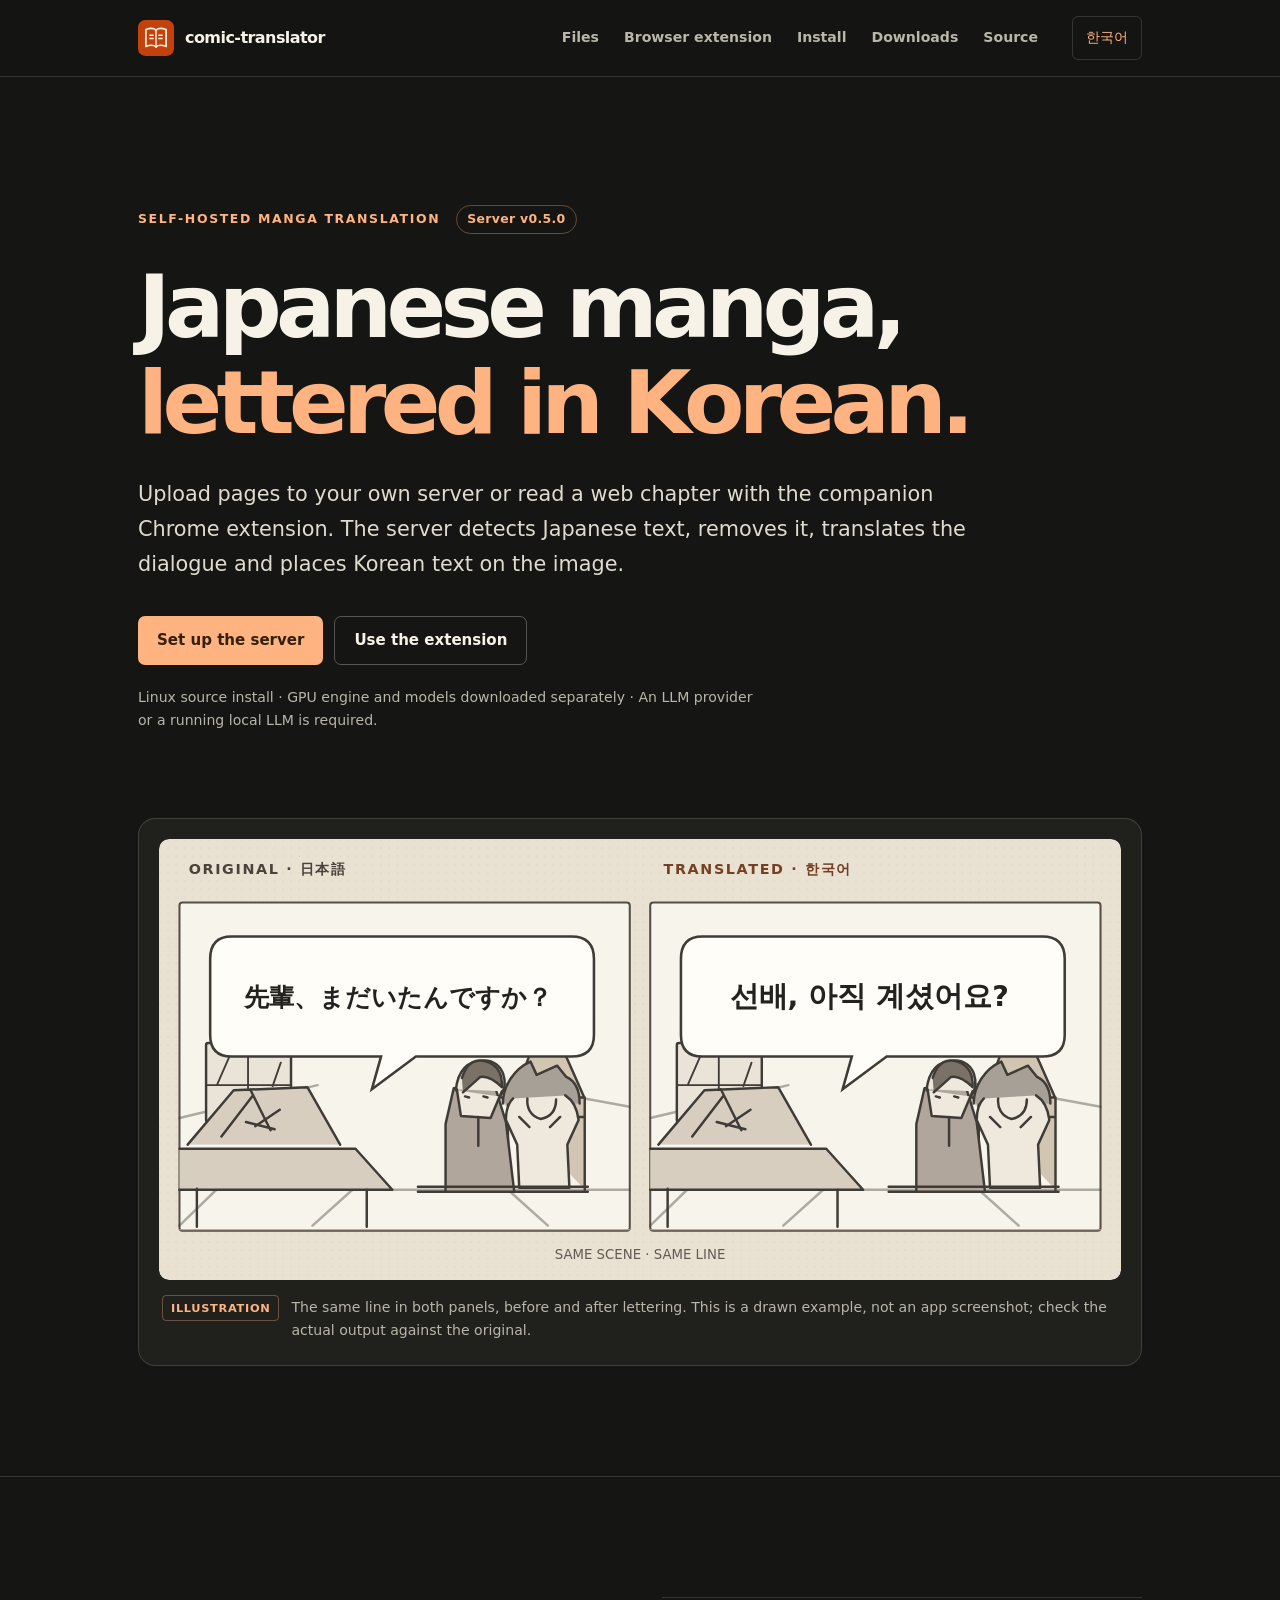
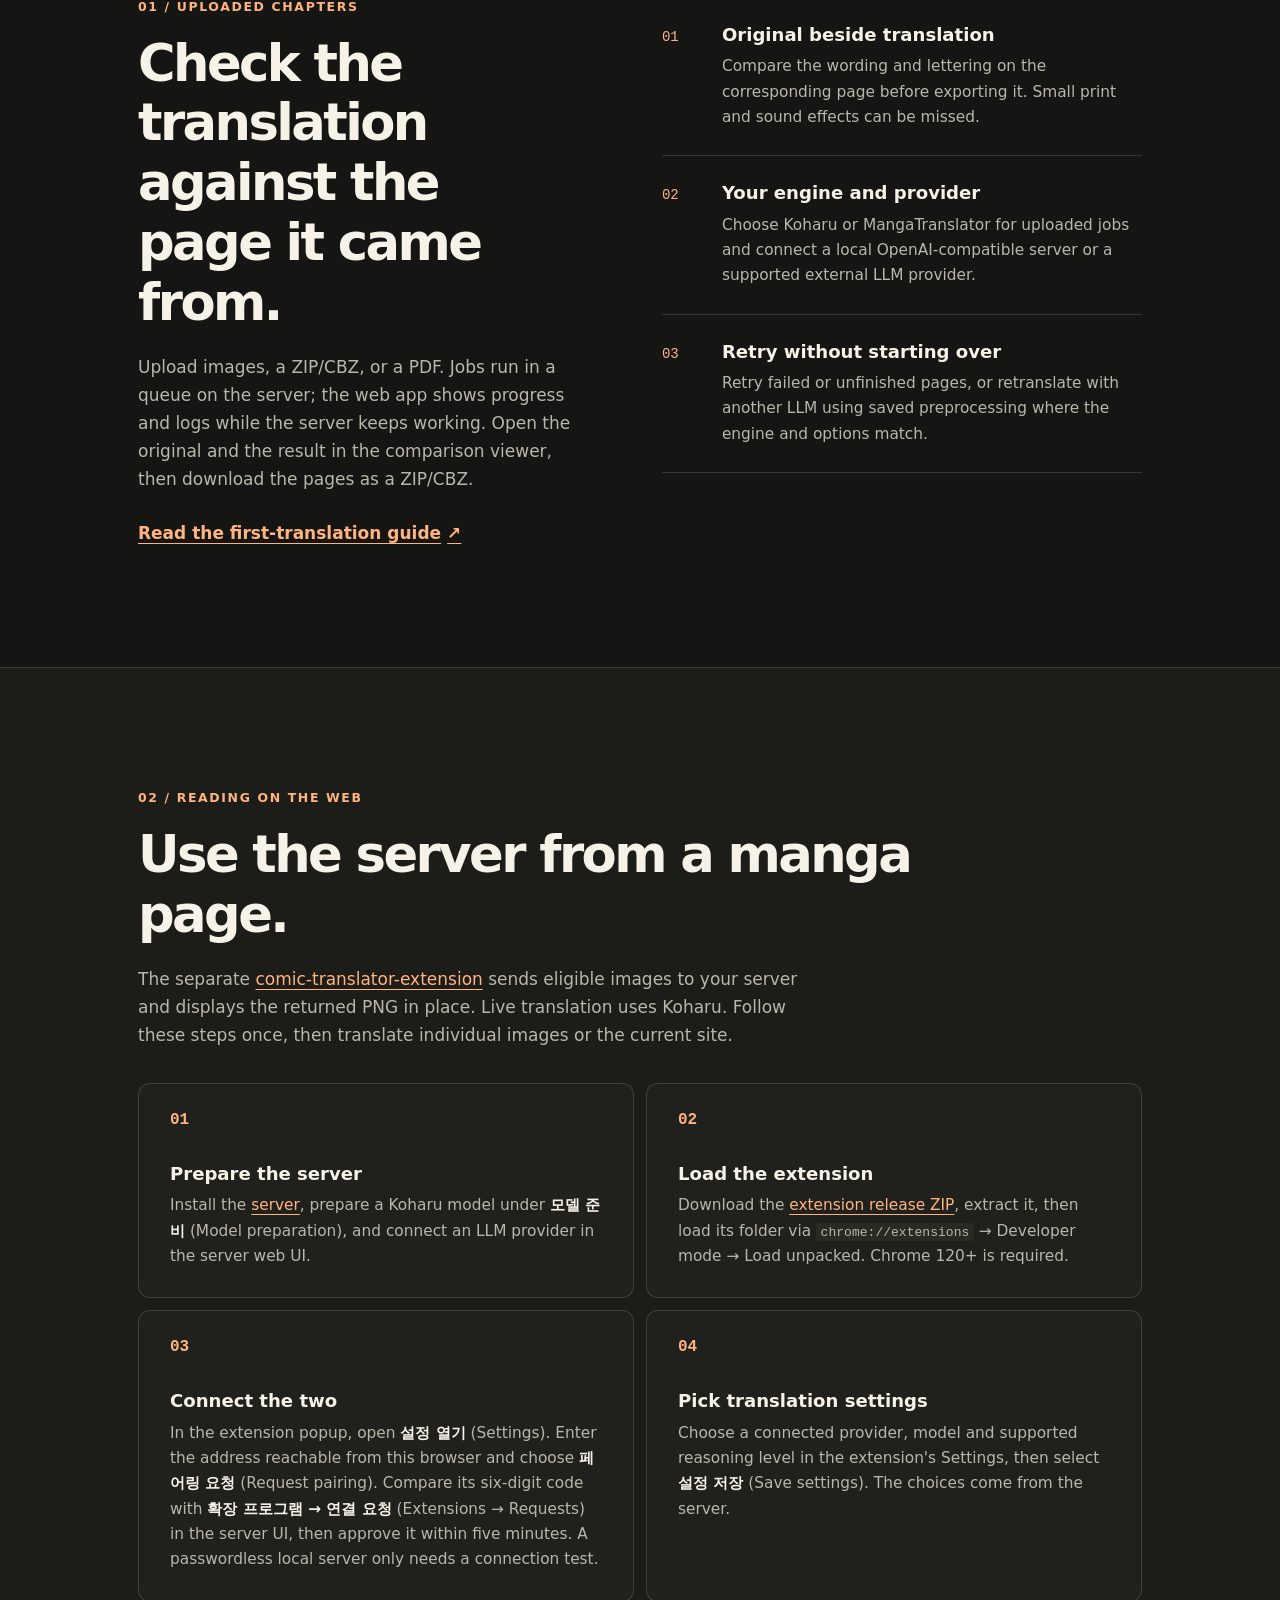
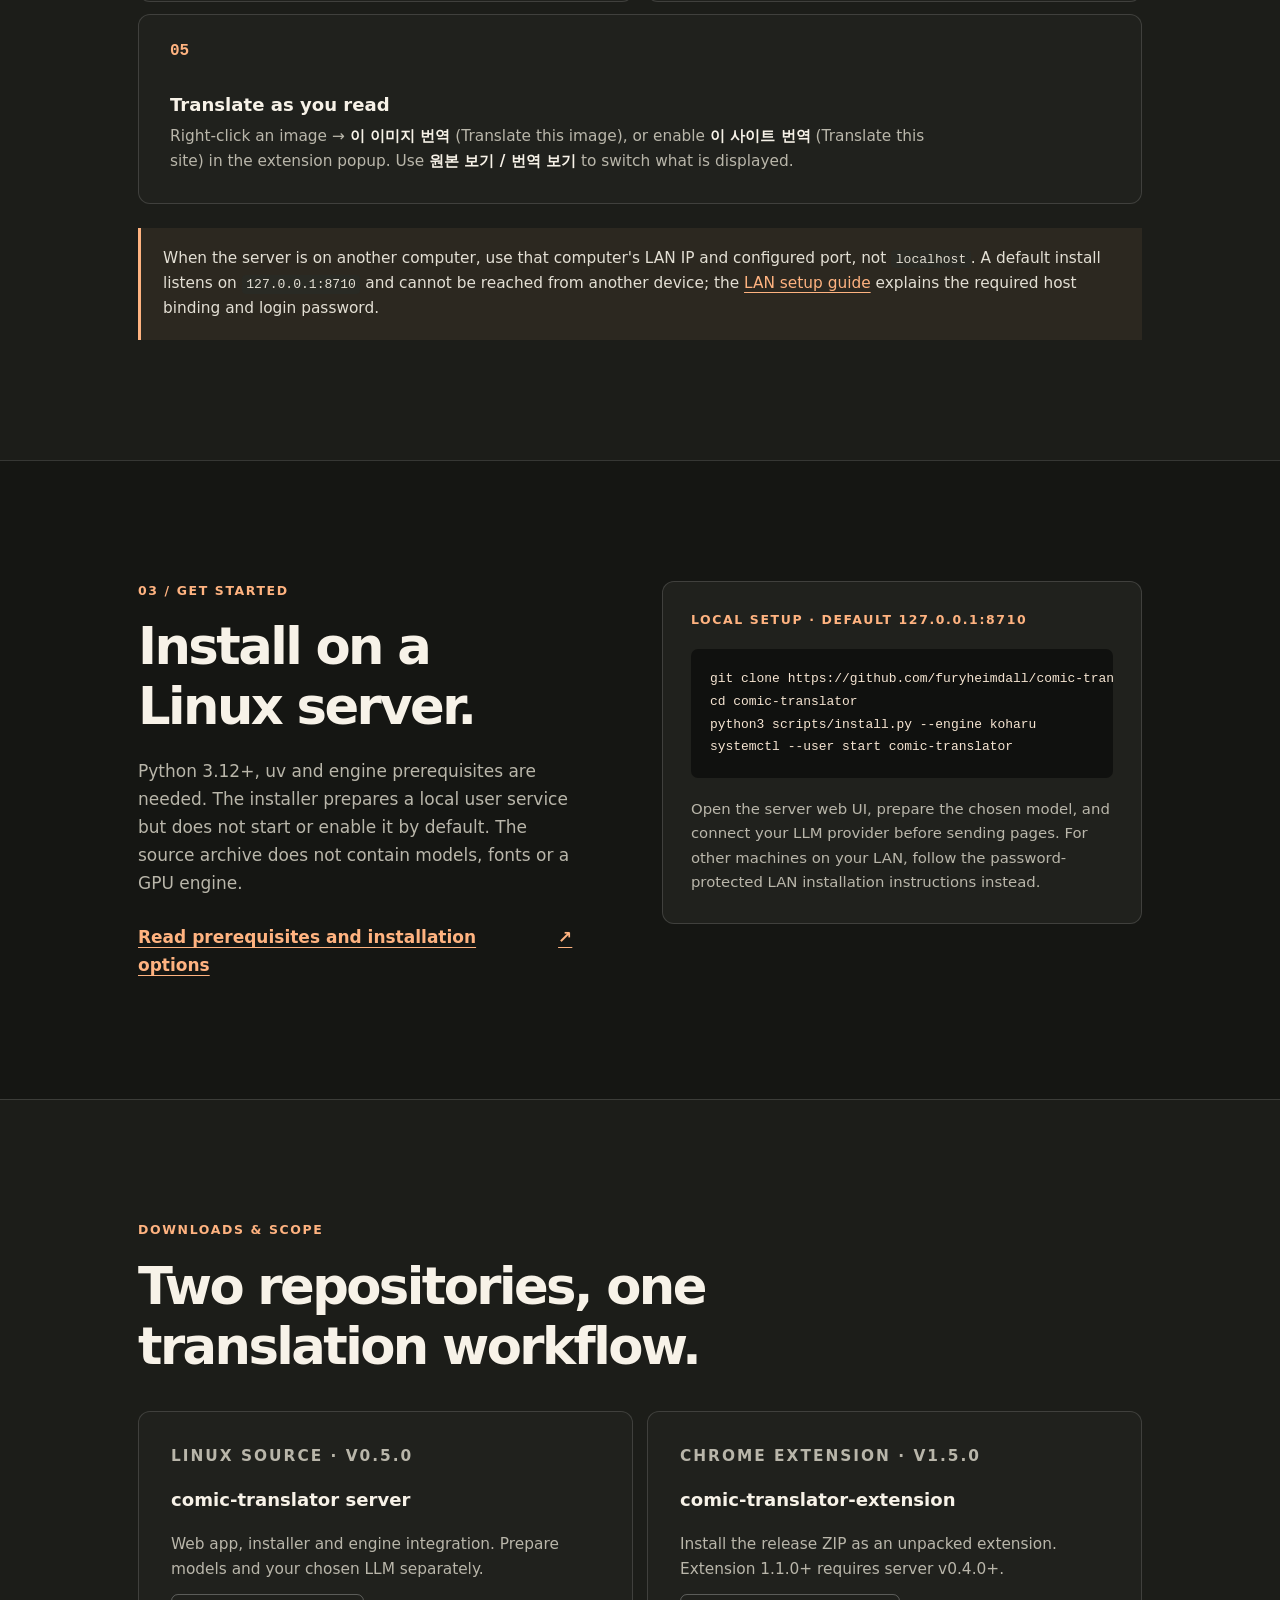
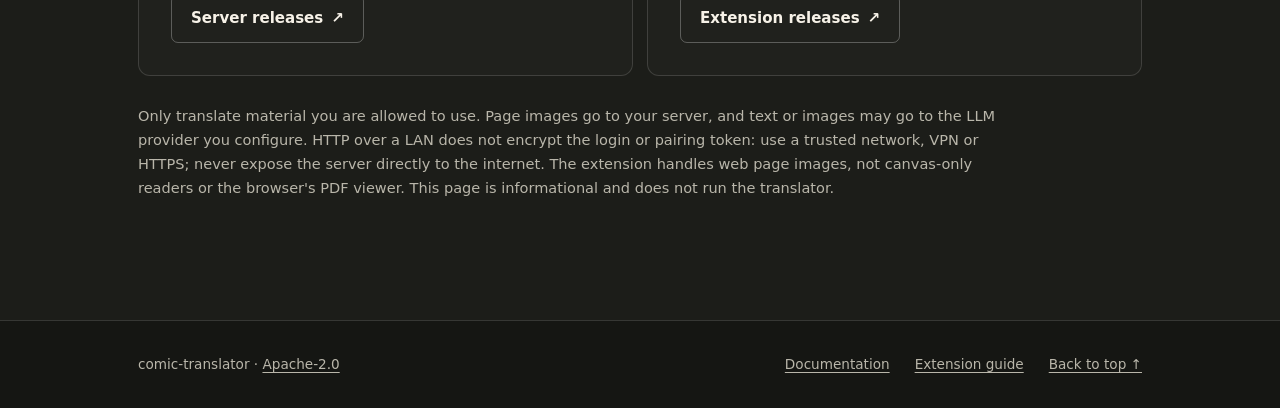
==== site/index.html @ 8875de4a "Add bilingual comic-translator GitHub Pages site" ====
<!doctype html>
<html lang="en">
<head>
  <meta charset="utf-8">
  <meta name="viewport" content="width=device-width, initial-scale=1">
  <meta name="color-scheme" content="dark">
  <meta name="theme-color" content="#151613">
  <meta name="referrer" content="strict-origin-when-cross-origin">
  <meta name="description" content="Self-hosted Japanese-to-Korean manga translation. Upload a chapter or translate manga images directly in Chrome with the paired comic-translator extension.">
  <title>comic-translator — Japanese manga, lettered in Korean</title>
  <link rel="canonical" href="https://furyheimdall.github.io/comic-translator/">
  <link rel="alternate" hreflang="en" href="https://furyheimdall.github.io/comic-translator/">
  <link rel="alternate" hreflang="ko" href="https://furyheimdall.github.io/comic-translator/ko/">
  <link rel="icon" href="assets/mark.svg" type="image/svg+xml">
  <link rel="stylesheet" href="assets/styles.css">
  <meta property="og:type" content="website">
  <meta property="og:title" content="comic-translator — Japanese manga, lettered in Korean">
  <meta property="og:description" content="Upload a chapter, compare the original with the result, or translate images on a web page through your own server.">
  <meta property="og:url" content="https://furyheimdall.github.io/comic-translator/">
  <meta property="og:locale" content="en_US">
  <meta property="og:locale:alternate" content="ko_KR">
</head>
<body>
  <a class="skip-link" href="#main">Skip to content</a>
  <header class="site-header">
    <div class="container header-inner">
      <a class="brand" href="index.html" aria-label="comic-translator home"><img src="assets/mark.svg" width="36" height="36" alt=""><span>comic-translator</span></a>
      <nav class="site-nav" aria-label="Main navigation">
        <a href="#files">Files</a>
        <a href="#extension">Browser extension</a>
        <a href="#install">Install</a>
        <a href="#downloads">Downloads</a>
        <a href="https://github.com/furyheimdall/comic-translator">Source</a>
      </nav>
      <a class="lang-switch" href="ko/index.html" lang="ko" hreflang="ko">한국어</a>
    </div>
  </header>

  <main id="main" tabindex="-1">
    <section class="hero container" aria-labelledby="hero-title">
      <div class="hero-copy">
        <p class="eyebrow">Self-hosted manga translation <span class="version">Server v0.5.0</span></p>
        <h1 id="hero-title">Japanese manga, <em>lettered in Korean.</em></h1>
        <p class="lead">Upload pages to your own server or read a web chapter with the companion Chrome extension. The server detects Japanese text, removes it, translates the dialogue and places Korean text on the image.</p>
        <div class="actions"><a class="button primary" href="#install">Set up the server</a><a class="button secondary" href="#extension">Use the extension</a></div>
        <p class="hero-note">Linux source install · GPU engine and models downloaded separately · An LLM provider or a running local LLM is required.</p>
      </div>
      <figure class="comparison">
        <img src="assets/comparison.svg" width="940" height="430" alt="Concept drawing of the same manga scene twice: the left panel has the Japanese line ‘先輩、まだいたんですか？’; the right panel replaces that line with ‘선배, 아직 계셨어요?’ in a speech bubble.">
        <figcaption><span class="label">Illustration</span> The same line in both panels, before and after lettering. This is a drawn example, not an app screenshot; check the actual output against the original.</figcaption>
      </figure>
    </section>

    <section class="section" id="files" aria-labelledby="files-title">
      <div class="container split">
        <div class="section-heading">
          <p class="kicker">01 / Uploaded chapters</p>
          <h2 id="files-title">Check the translation against the page it came from.</h2>
          <p>Upload images, a ZIP/CBZ, or a PDF. Jobs run in a queue on the server; the web app shows progress and logs while the server keeps working. Open the original and the result in the comparison viewer, then download the pages as a ZIP/CBZ.</p>
          <a class="text-link" href="https://github.com/furyheimdall/comic-translator#%EB%AA%A8%EB%8D%B8-%EC%A4%80%EB%B9%84llm-%EC%97%B0%EA%B2%B0%EC%B2%AB-%EB%B2%88%EC%97%AD">Read the first-translation guide <span aria-hidden="true">↗</span></a>
        </div>
        <div class="feature-stack">
          <article class="feature"><span class="feature-number">01</span><div><h3>Original beside translation</h3><p>Compare the wording and lettering on the corresponding page before exporting it. Small print and sound effects can be missed.</p></div></article>
          <article class="feature"><span class="feature-number">02</span><div><h3>Your engine and provider</h3><p>Choose Koharu or MangaTranslator for uploaded jobs and connect a local OpenAI-compatible server or a supported external LLM provider.</p></div></article>
          <article class="feature"><span class="feature-number">03</span><div><h3>Retry without starting over</h3><p>Retry failed or unfinished pages, or retranslate with another LLM using saved preprocessing where the engine and options match.</p></div></article>
        </div>
      </div>
    </section>

    <section class="section section-tint" id="extension" aria-labelledby="extension-title">
      <div class="container">
        <div class="section-heading wide"><p class="kicker">02 / Reading on the web</p><h2 id="extension-title">Use the server from a manga page.</h2><p>The separate <a href="https://github.com/furyheimdall/comic-translator-extension">comic-translator-extension</a> sends eligible images to your server and displays the returned PNG in place. Live translation uses Koharu. Follow these steps once, then translate individual images or the current site.</p></div>
        <ol class="steps">
          <li><h3>Prepare the server</h3><p>Install the <a href="#install">server</a>, prepare a Koharu model under <strong>모델 준비</strong> (Model preparation), and connect an LLM provider in the server web UI.</p></li>
          <li><h3>Load the extension</h3><p>Download the <a href="https://github.com/furyheimdall/comic-translator-extension/releases">extension release ZIP</a>, extract it, then load its folder via <code>chrome://extensions</code> → Developer mode → Load unpacked. Chrome 120+ is required.</p></li>
          <li><h3>Connect the two</h3><p>In the extension popup, open <strong>설정 열기</strong> (Settings). Enter the address reachable from this browser and choose <strong>페어링 요청</strong> (Request pairing). Compare its six-digit code with <strong>확장 프로그램 → 연결 요청</strong> (Extensions → Requests) in the server UI, then approve it within five minutes. A passwordless local server only needs a connection test.</p></li>
          <li><h3>Pick translation settings</h3><p>Choose a connected provider, model and supported reasoning level in the extension's Settings, then select <strong>설정 저장</strong> (Save settings). The choices come from the server.</p></li>
          <li><h3>Translate as you read</h3><p>Right-click an image → <strong>이 이미지 번역</strong> (Translate this image), or enable <strong>이 사이트 번역</strong> (Translate this site) in the extension popup. Use <strong>원본 보기 / 번역 보기</strong> to switch what is displayed.</p></li>
        </ol>
        <p class="callout">When the server is on another computer, use that computer's LAN IP and configured port, not <code>localhost</code>. A default install listens on <code>127.0.0.1:8710</code> and cannot be reached from another device; the <a href="https://github.com/furyheimdall/comic-translator#%EC%84%A4%EC%B9%98-%ED%8C%8C%EB%9D%BC%EB%AF%B8%ED%84%B0">LAN setup guide</a> explains the required host binding and login password.</p>
      </div>
    </section>

    <section class="section" id="install" aria-labelledby="install-title">
      <div class="container split">
        <div class="section-heading"><p class="kicker">03 / Get started</p><h2 id="install-title">Install on a Linux server.</h2><p>Python 3.12+, uv and engine prerequisites are needed. The installer prepares a local user service but does not start or enable it by default. The source archive does not contain models, fonts or a GPU engine.</p><a class="text-link" href="https://github.com/furyheimdall/comic-translator#%EC%A7%80%EC%9B%90-%ED%99%98%EA%B2%BD%EA%B3%BC-%EC%A4%80%EB%B9%84%EB%AC%BC">Read prerequisites and installation options <span aria-hidden="true">↗</span></a></div>
        <div class="install-panel"><p class="panel-label">Local setup · default 127.0.0.1:8710</p><pre><code>git clone https://github.com/furyheimdall/comic-translator.git
cd comic-translator
python3 scripts/install.py --engine koharu
systemctl --user start comic-translator</code></pre><p>Open the server web UI, prepare the chosen model, and connect your LLM provider before sending pages. For other machines on your LAN, follow the password-protected LAN installation instructions instead.</p></div>
      </div>
    </section>

    <section class="section section-tint" id="downloads" aria-labelledby="downloads-title">
      <div class="container">
        <div class="section-heading wide"><p class="kicker">Downloads &amp; scope</p><h2 id="downloads-title">Two repositories, one translation workflow.</h2></div>
        <div class="download-grid">
          <article class="download-card"><p class="card-type">Linux source · v0.5.0</p><h3>comic-translator server</h3><p>Web app, installer and engine integration. Prepare models and your chosen LLM separately.</p><a class="button secondary" href="https://github.com/furyheimdall/comic-translator/releases">Server releases <span aria-hidden="true">↗</span></a></article>
          <article class="download-card"><p class="card-type">Chrome extension · v1.5.0</p><h3>comic-translator-extension</h3><p>Install the release ZIP as an unpacked extension. Extension 1.1.0+ requires server v0.4.0+.</p><a class="button secondary" href="https://github.com/furyheimdall/comic-translator-extension/releases">Extension releases <span aria-hidden="true">↗</span></a></article>
        </div>
        <p class="fine-print">Only translate material you are allowed to use. Page images go to your server, and text or images may go to the LLM provider you configure. HTTP over a LAN does not encrypt the login or pairing token: use a trusted network, VPN or HTTPS; never expose the server directly to the internet. The extension handles web page images, not canvas-only readers or the browser's PDF viewer. This page is informational and does not run the translator.</p>
      </div>
    </section>
  </main>
  <footer class="footer"><div class="container footer-inner"><span>comic-translator · <a href="https://github.com/furyheimdall/comic-translator/blob/main/LICENSE">Apache-2.0</a></span><div><a href="https://github.com/furyheimdall/comic-translator#readme">Documentation</a><a href="https://github.com/furyheimdall/comic-translator-extension#readme">Extension guide</a><a href="#main">Back to top ↑</a></div></div></footer>
</body>
</html>
---- site/assets/styles.css ----
/* Static introduction site. No fonts, scripts, tracking, or runtime assets are loaded. */
:root {
  color-scheme: dark;
  --background: #151613;
  --surface: #20211d;
  --raised: #292a24;
  --text: #f7f2e8;
  --muted: #b9b6aa;
  --accent: #ffb380;
  --accent-hover: #ffd1ac;
  --accent-ink: #33200f;
  --line: #ffffff24;
  --focus: #ffe4bd;
  --container: 1100px;
  --gutter: clamp(20px, 5vw, 48px);
  font-family: system-ui, -apple-system, "Segoe UI", "Noto Sans KR", "Malgun Gothic", sans-serif;
}
* { box-sizing: border-box; }
html { scroll-padding-top: 110px; -webkit-text-size-adjust: 100%; text-size-adjust: 100%; }
@media (prefers-reduced-motion: no-preference) { html { scroll-behavior: smooth; } }
body { margin: 0; background: var(--background); color: var(--text); line-height: 1.65; font-size: 1.0625rem; }
html:lang(ko) { word-break: keep-all; overflow-wrap: anywhere; }
a { color: var(--accent); text-underline-offset: .23em; }
a:hover { color: var(--accent-hover); }
:focus-visible { outline: 3px solid var(--focus); outline-offset: 4px; border-radius: 4px; }
img { display: block; max-width: 100%; height: auto; }
strong { font-weight: 650; color: var(--text); }
code, pre { font-family: ui-monospace, "Cascadia Code", Consolas, "Noto Sans Mono CJK KR", monospace; }
code { font-size: .85em; background: var(--raised); border-radius: 4px; padding: .12em .35em; overflow-wrap: anywhere; }
pre code { background: none; padding: 0; font-size: inherit; }
.container { width: min(100%, var(--container)); padding-inline: var(--gutter); margin-inline: auto; }
.skip-link { position: absolute; z-index: 100; top: -90px; left: 16px; padding: 12px 18px; border-radius: 5px; background: var(--accent); color: var(--accent-ink); font-weight: 700; }
.skip-link:focus { top: 12px; color: var(--accent-ink); }

.site-header { position: sticky; top: 0; z-index: 20; background: #151613f0; border-bottom: 1px solid var(--line); backdrop-filter: blur(14px); }
.header-inner { min-height: 76px; display: flex; align-items: center; gap: 24px; }
.brand { display: inline-flex; flex: none; align-items: center; gap: 11px; min-height: 48px; font-size: 1rem; font-weight: 750; letter-spacing: -.035em; color: var(--text); text-decoration: none; white-space: nowrap; }
.brand:hover { color: var(--text); }
.brand img { flex: none; width: 36px; height: 36px; }
.site-nav { display: flex; align-items: center; gap: 5px; margin-left: auto; }
.site-nav a, .lang-switch { display: inline-flex; align-items: center; min-height: 44px; border-radius: 6px; padding: 7px 10px; color: var(--muted); text-decoration: none; white-space: nowrap; font-size: .88rem; font-weight: 550; }
.site-nav a:hover, .lang-switch:hover { background: var(--surface); color: var(--text); }
.lang-switch { flex: none; color: var(--accent); border: 1px solid var(--line); padding-inline: 13px; }

.hero { padding-top: clamp(72px, 10vw, 130px); padding-bottom: clamp(78px, 9vw, 110px); }
.hero-copy { max-width: 860px; }
.eyebrow, .kicker, .panel-label, .card-type { margin: 0; color: var(--accent); text-transform: uppercase; letter-spacing: .13em; font-size: .78rem; font-weight: 750; }
.version { display: inline-block; margin-left: 10px; padding: 3px 10px; border: 1px solid #ffb38055; border-radius: 100px; letter-spacing: .025em; text-transform: none; white-space: nowrap; }
h1, h2, h3, p { overflow-wrap: anywhere; }
h1 { max-width: 19ch; margin: 25px 0 25px; font-size: clamp(2.85rem, 7vw, 5.5rem); line-height: 1.1; letter-spacing: -.065em; font-weight: 780; }
h1 em { color: var(--accent); font-style: normal; }
.lead { max-width: 69ch; margin: 0; color: #e0dbd0; font-size: clamp(1.08rem, 1.8vw, 1.3rem); line-height: 1.68; }
.actions { display: flex; flex-wrap: wrap; gap: 11px; margin-top: 34px; }
.button { display: inline-flex; align-items: center; justify-content: center; gap: 8px; min-height: 49px; padding: 10px 19px; border-radius: 7px; text-align: center; text-decoration: none; font-size: .94rem; font-weight: 700; }
.button.primary { background: var(--accent); color: var(--accent-ink); }
.button.primary:hover { background: var(--accent-hover); color: var(--accent-ink); }
.button.secondary { border: 1px solid #ffffff45; color: var(--text); }
.button.secondary:hover { border-color: var(--accent); background: var(--raised); color: var(--text); }
.hero-note { max-width: 70ch; margin: 21px 0 0; color: var(--muted); font-size: .88rem; }
.comparison { margin: clamp(48px, 7vw, 86px) 0 0; padding: clamp(10px, 2vw, 20px); border: 1px solid var(--line); border-radius: 17px; background: var(--surface); }
.comparison img { width: 100%; border-radius: 9px; }
.comparison figcaption { display: flex; align-items: baseline; gap: 12px; padding: 15px 3px 3px; color: var(--muted); font-size: .88rem; }
.label { flex: none; padding: 3px 8px; border: 1px solid #ffb38055; border-radius: 4px; color: var(--accent); font-size: .71rem; font-weight: 700; text-transform: uppercase; letter-spacing: .06em; }

.section { padding-block: clamp(78px, 10vw, 120px); border-top: 1px solid var(--line); scroll-margin-top: 104px; }
.section-tint { background: #1c1d19; }
.split { display: grid; grid-template-columns: minmax(0, .95fr) minmax(0, 1.05fr); gap: clamp(36px, 7vw, 100px); align-items: start; }
.section-heading h2 { max-width: 18ch; margin: 16px 0 20px; font-size: clamp(2rem, 4vw, 3.35rem); line-height: 1.17; letter-spacing: -.05em; }
.section-heading > p:not(.kicker) { max-width: 62ch; margin: 0 0 18px; color: var(--muted); }
.section-heading.wide { max-width: 850px; margin-bottom: 34px; }
.section-heading.wide h2 { max-width: none; }
.text-link { display: inline-flex; align-items: baseline; gap: 6px; font-weight: 650; margin-top: 8px; }
.feature-stack { border-top: 1px solid var(--line); }
.feature { display: grid; grid-template-columns: 46px minmax(0, 1fr); gap: 14px; padding: 25px 0; border-bottom: 1px solid var(--line); }
.feature-number { padding-top: 3px; color: var(--accent); font-family: ui-monospace, monospace; font-size: .88rem; }
.feature h3, .steps h3, .download-card h3 { margin: 0 0 7px; font-size: 1.13rem; line-height: 1.35; }
.feature p, .steps p, .download-card p { margin: 0; color: var(--muted); font-size: .96rem; }

.steps { counter-reset: steps; display: grid; grid-template-columns: repeat(2, minmax(0, 1fr)); gap: 12px; list-style: none; margin: 0; padding: 0; }
.steps li { position: relative; min-width: 0; padding: 78px clamp(19px, 2.8vw, 31px) 28px; border: 1px solid var(--line); border-radius: 12px; background: var(--surface); counter-increment: steps; }
.steps li::before { content: counter(steps, decimal-leading-zero); position: absolute; top: 23px; left: clamp(19px, 2.8vw, 31px); color: var(--accent); font-family: ui-monospace, monospace; font-size: 1rem; font-weight: 700; }
.steps li:last-child { grid-column: 1 / -1; }
.steps li:last-child p { max-width: 78ch; }
.callout { margin: 24px 0 0; padding: 18px 22px; border-left: 3px solid var(--accent); background: #ffb38012; color: #e3dfd4; font-size: .96rem; }
.install-panel { min-width: 0; padding: clamp(18px, 3vw, 28px); border: 1px solid var(--line); border-radius: 12px; background: var(--surface); }
.install-panel pre { max-width: 100%; overflow-x: auto; margin: 19px 0; padding: 19px; border-radius: 7px; background: #10110f; color: #f6e5d2; font-size: .81rem; line-height: 1.75; }
.install-panel > p:last-child { margin: 0; color: var(--muted); font-size: .93rem; }
.download-grid { display: grid; grid-template-columns: repeat(2, minmax(0, 1fr)); gap: 14px; }
.download-card { display: flex; flex-direction: column; align-items: flex-start; gap: 12px; min-width: 0; padding: clamp(21px, 3vw, 32px); border: 1px solid var(--line); border-radius: 12px; background: var(--surface); }
.download-card .card-type { margin-bottom: 7px; }
.download-card .button { margin-top: auto; }
.fine-print { max-width: 94ch; margin: 28px 0 0; color: var(--muted); font-size: .91rem; }
.footer { border-top: 1px solid var(--line); padding-block: 32px; color: var(--muted); font-size: .85rem; }
.footer-inner, .footer-inner > div { display: flex; justify-content: space-between; gap: 14px 25px; flex-wrap: wrap; }
.footer a { color: var(--muted); }
.footer a:hover { color: var(--accent); }
@media (max-width: 980px) {
  .header-inner { flex-wrap: wrap; gap: 0 16px; padding-top: 7px; }
  .site-nav { order: 3; flex-basis: 100%; margin-left: 0; overflow-x: auto; scrollbar-width: thin; }
  .site-nav a:first-child { padding-left: 0; }
  .lang-switch { margin-left: auto; }
}
@media (max-width: 720px) {
  html { scroll-padding-top: 165px; }
  .site-nav { flex-wrap: wrap; overflow-x: visible; gap: 2px; }
  .site-nav a { padding-inline: 4px; }
  .section { scroll-margin-top: 165px; }
  .split, .download-grid, .steps { grid-template-columns: minmax(0, 1fr); }
  .steps li:last-child { grid-column: auto; }
  .hero { padding-top: 58px; }
  .comparison figcaption { display: block; }
  .comparison .label { display: inline-block; margin-right: 8px; }
  .section { padding-block: 74px; }
}
@media (max-width: 440px) {
  :root { --gutter: 18px; }
  .brand { font-size: .88rem; }
  .brand img { width: 30px; height: 30px; }
  .lang-switch { padding-inline: 9px; }
  .version { margin: 8px 0 0; }
  h1 { font-size: clamp(2.55rem, 12vw, 3.1rem); }
  .actions .button { flex: 1 1 auto; }
  .install-panel pre { font-size: .72rem; padding: 13px; }
}
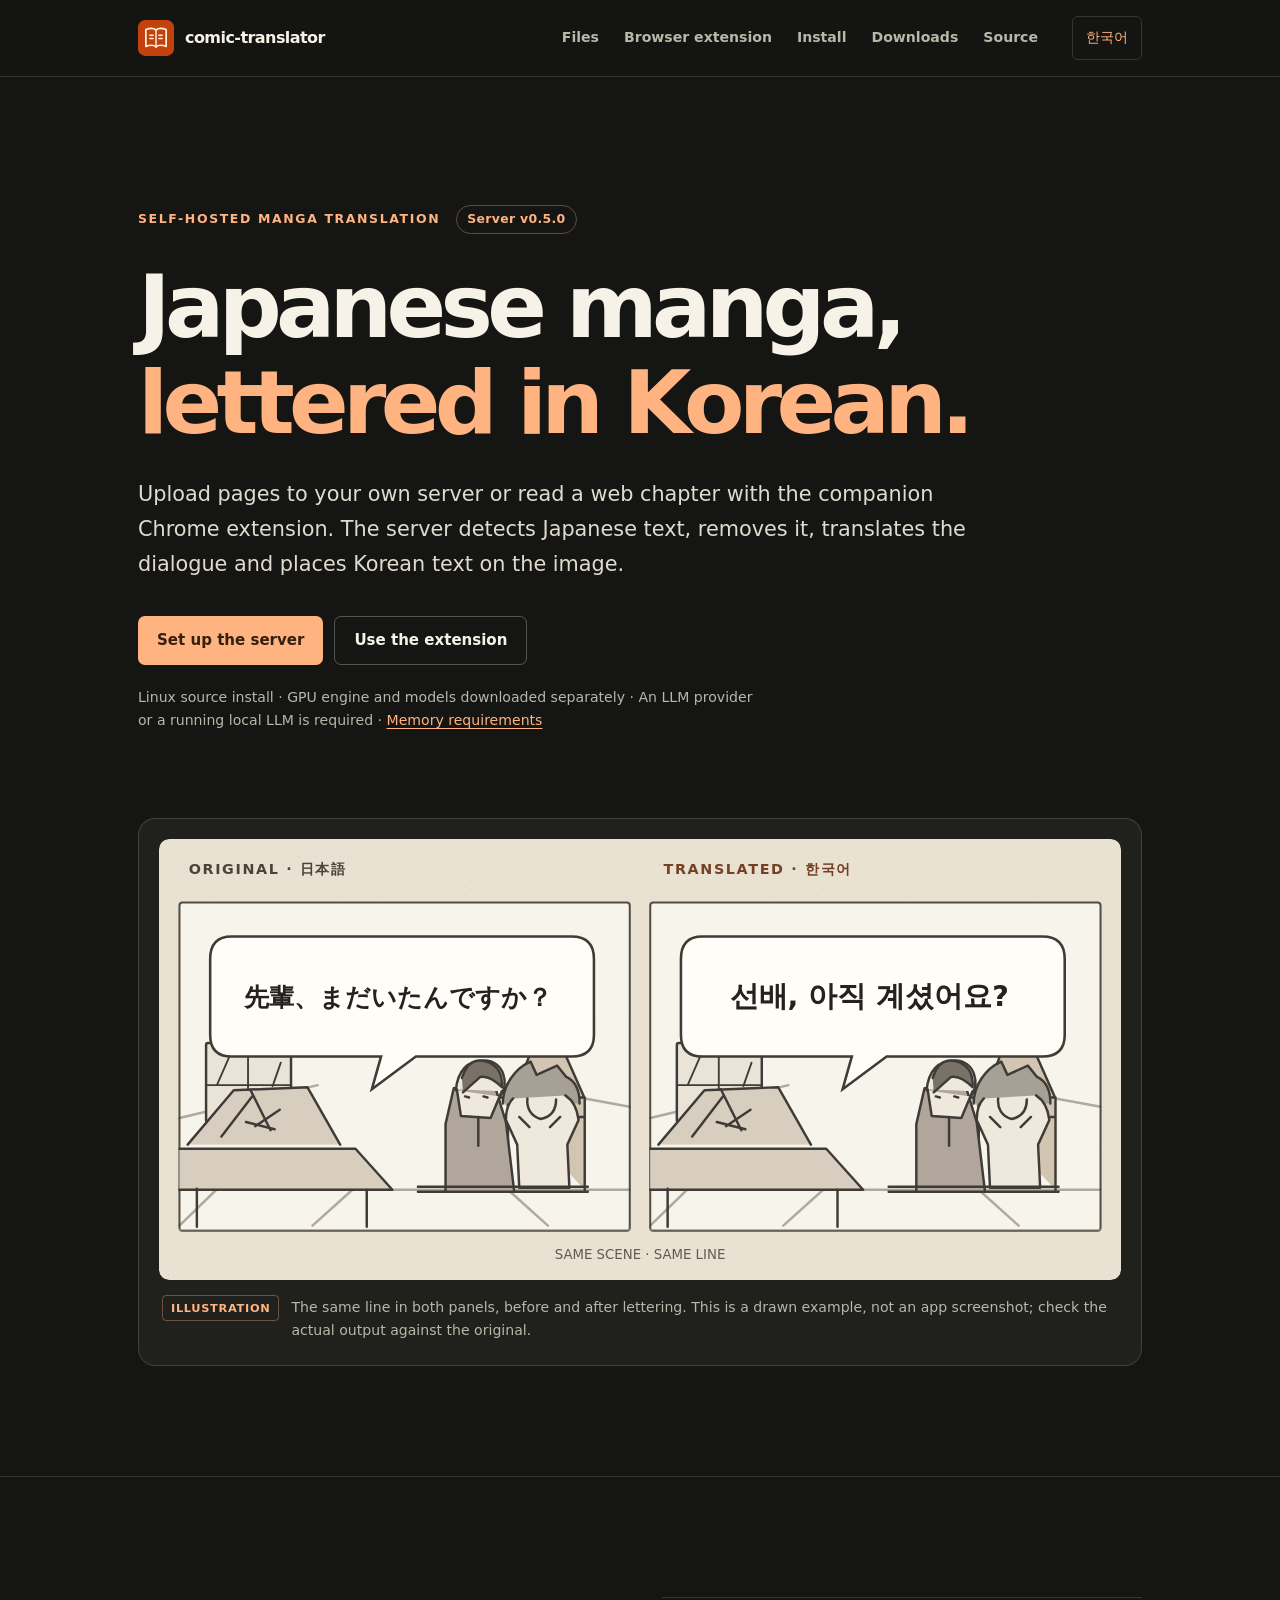
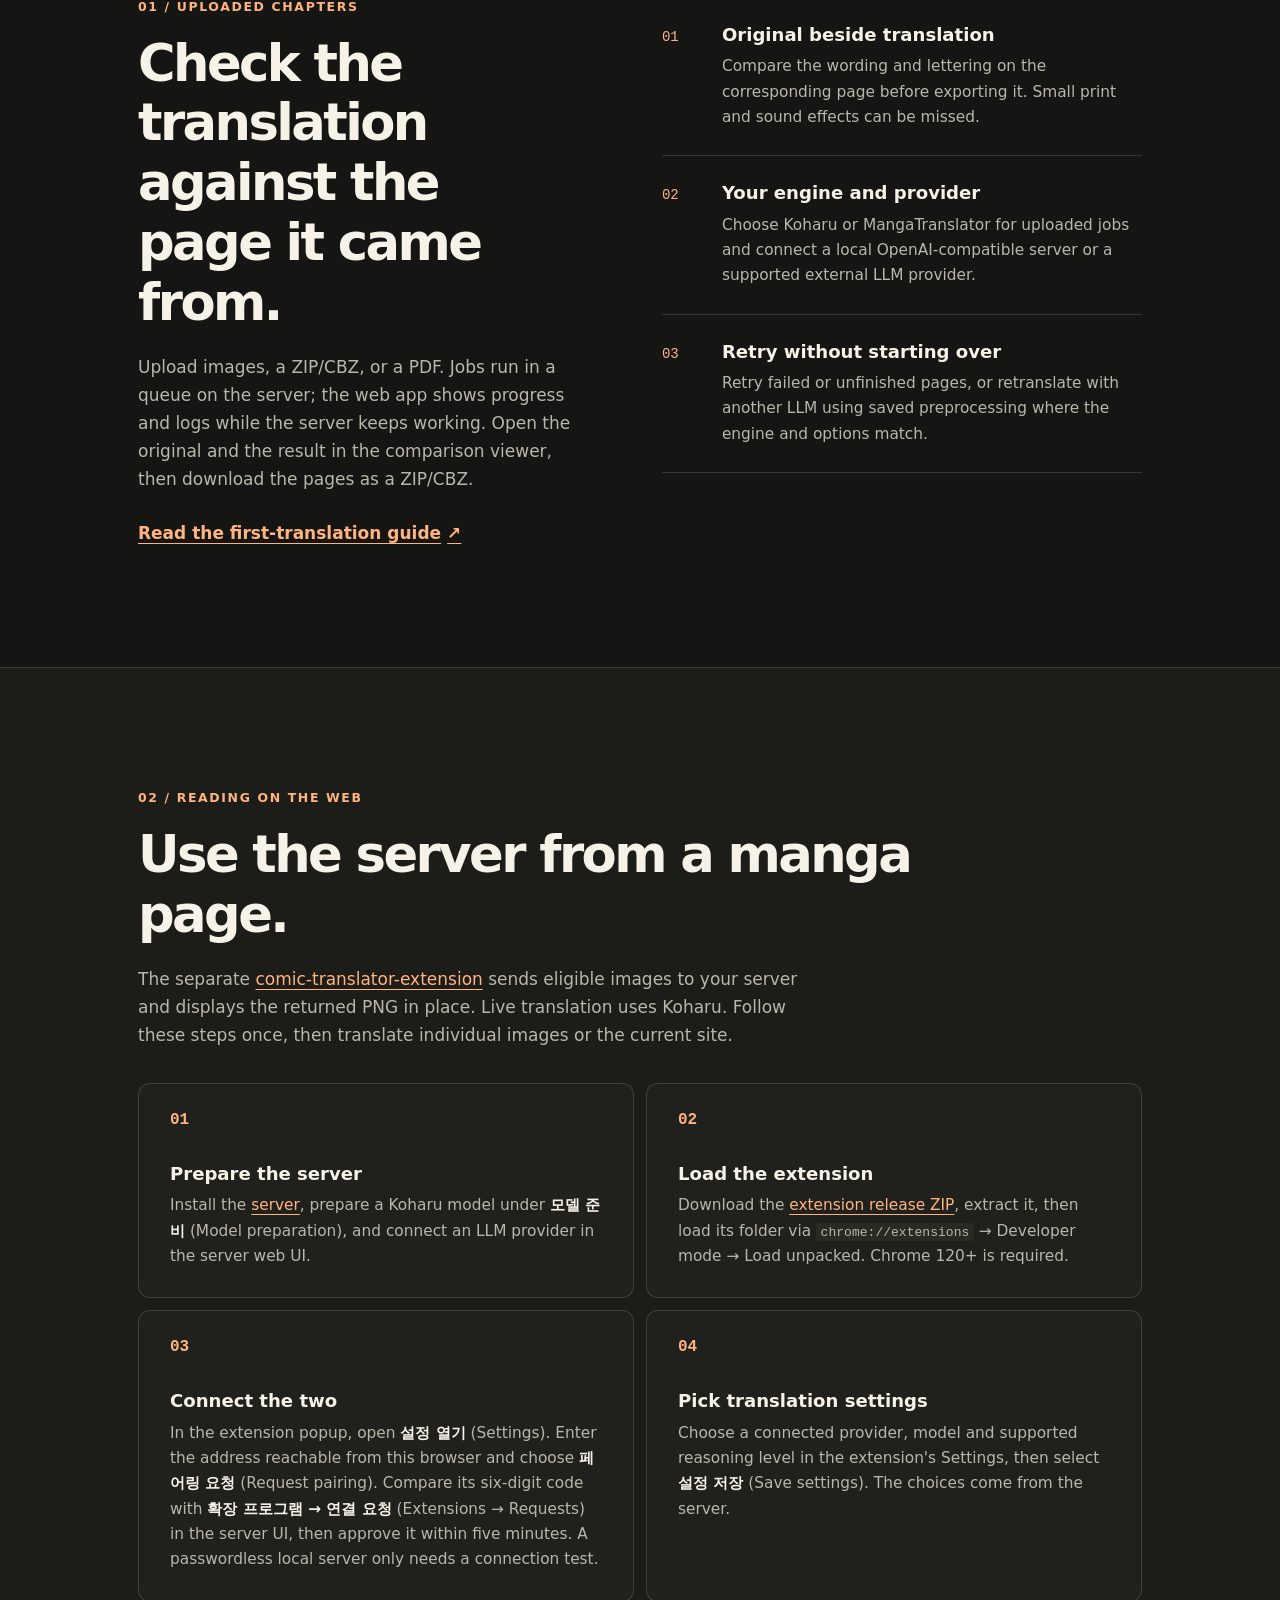
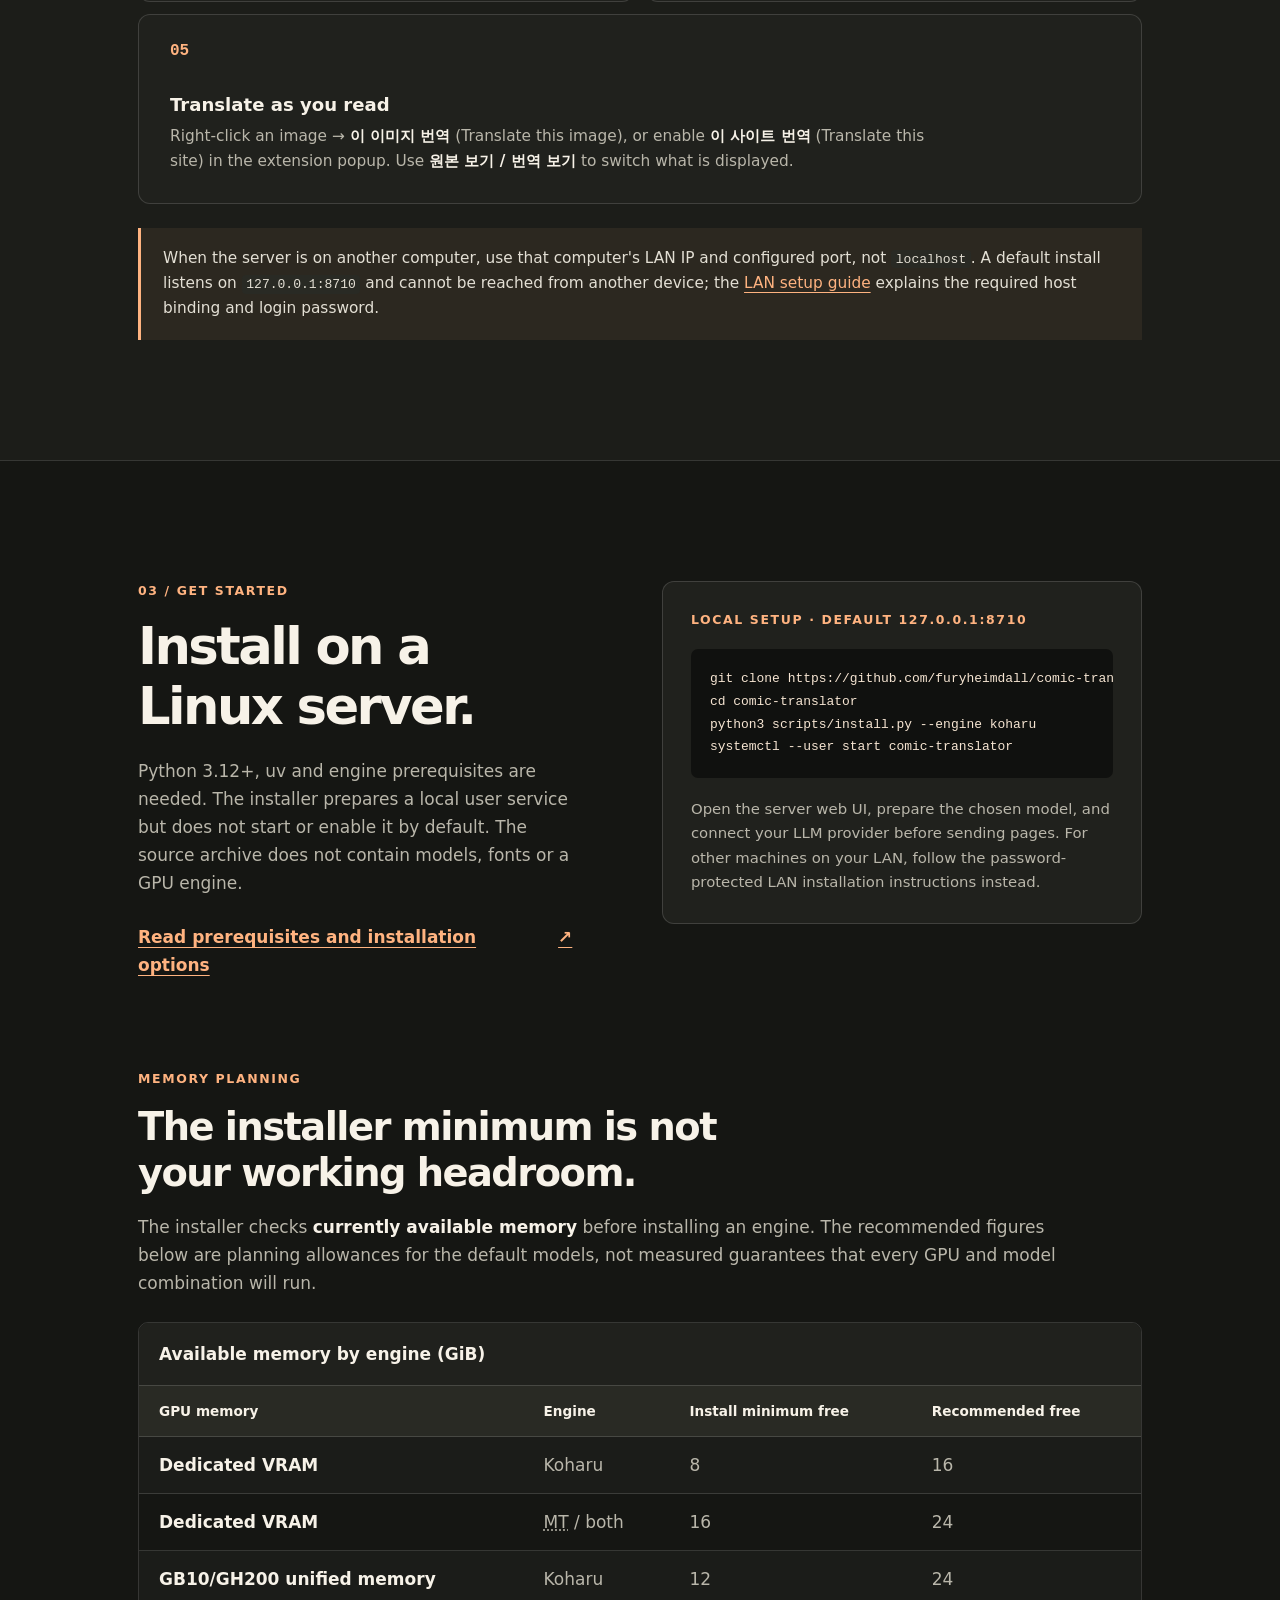
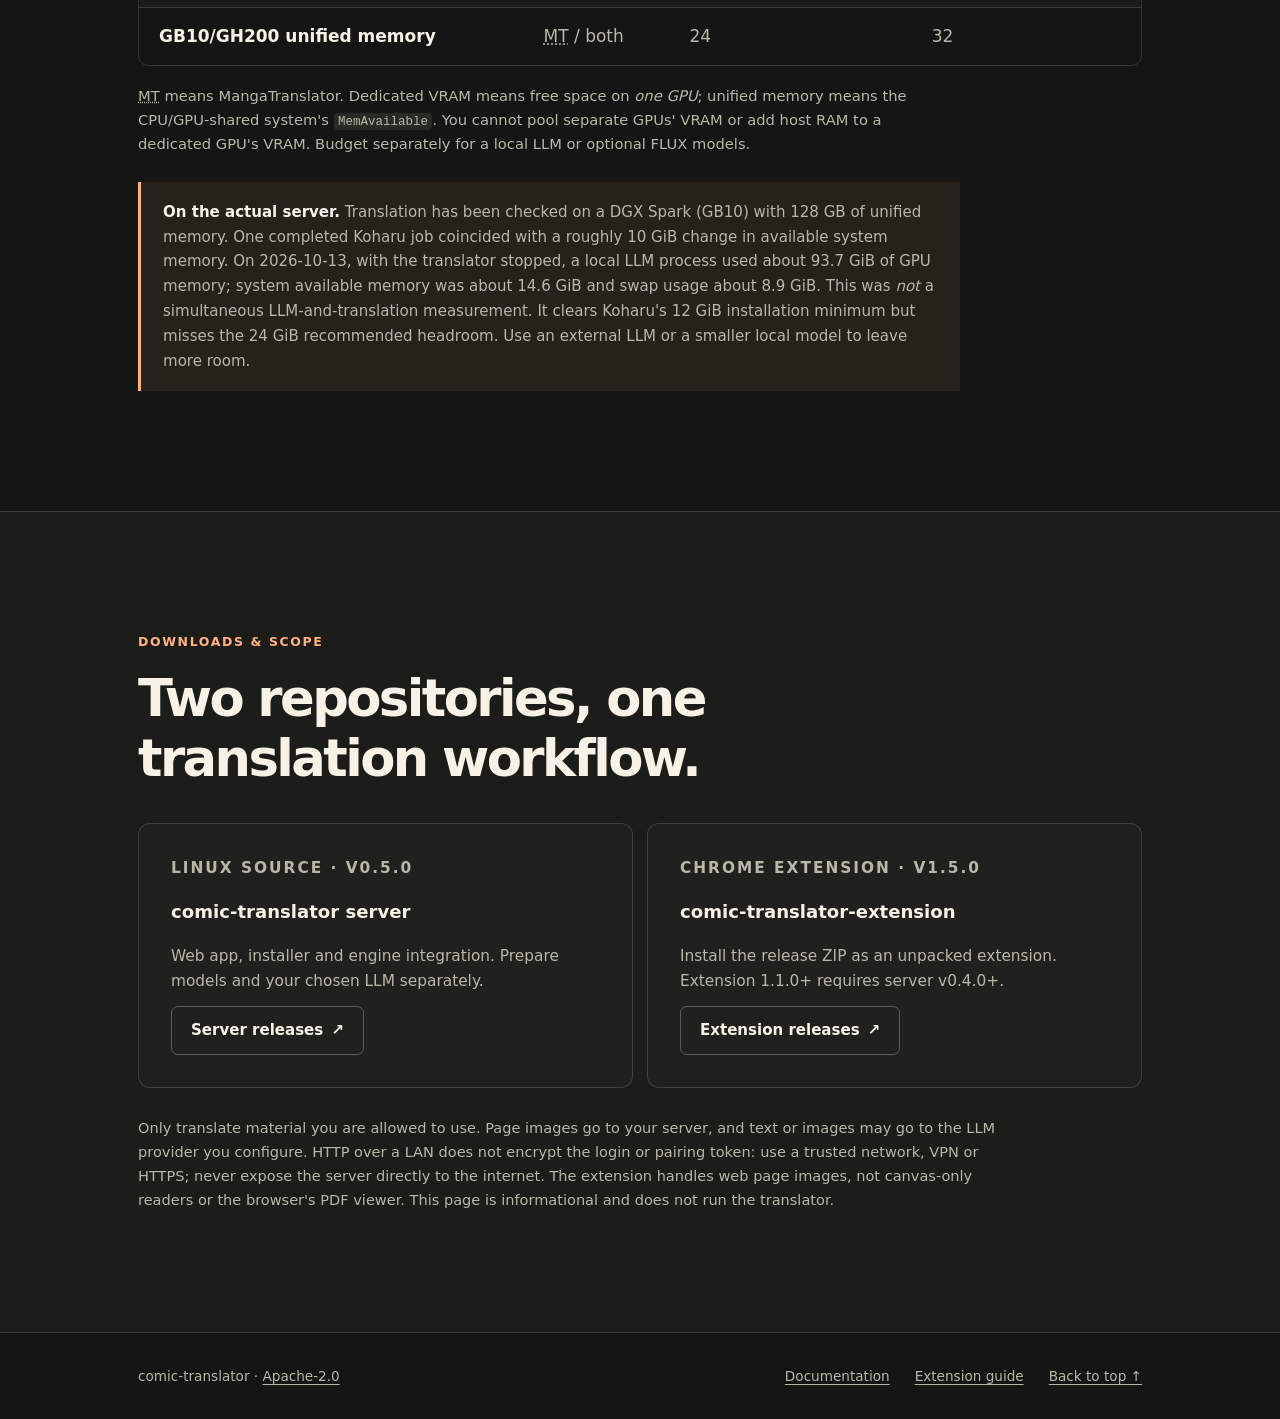
==== commit b57e9def: "Document measured and recommended translation memory headroom" ====
--- a/site/index.html
+++ b/site/index.html
@@ -43,7 +43,7 @@
         <h1 id="hero-title">Japanese manga, <em>lettered in Korean.</em></h1>
         <p class="lead">Upload pages to your own server or read a web chapter with the companion Chrome extension. The server detects Japanese text, removes it, translates the dialogue and places Korean text on the image.</p>
         <div class="actions"><a class="button primary" href="#install">Set up the server</a><a class="button secondary" href="#extension">Use the extension</a></div>
-        <p class="hero-note">Linux source install · GPU engine and models downloaded separately · An LLM provider or a running local LLM is required.</p>
+        <p class="hero-note">Linux source install · GPU engine and models downloaded separately · An LLM provider or a running local LLM is required · <a href="#hardware">Memory requirements</a></p>
       </div>
       <figure class="comparison">
         <img src="assets/comparison.svg" width="940" height="430" alt="Concept drawing of the same manga scene twice: the left panel has the Japanese line ‘先輩、まだいたんですか？’; the right panel replaces that line with ‘선배, 아직 계셨어요?’ in a speech bubble.">
@@ -89,6 +89,25 @@
 python3 scripts/install.py --engine koharu
 systemctl --user start comic-translator</code></pre><p>Open the server web UI, prepare the chosen model, and connect your LLM provider before sending pages. For other machines on your LAN, follow the password-protected LAN installation instructions instead.</p></div>
       </div>
+      <div class="container hardware" id="hardware" aria-labelledby="hardware-title">
+        <p class="kicker">Memory planning</p>
+        <h3 id="hardware-title">The installer minimum is not your working headroom.</h3>
+        <p>The installer checks <strong>currently available memory</strong> before installing an engine. The recommended figures below are planning allowances for the default models, not measured guarantees that every GPU and model combination will run.</p>
+        <div class="table-scroll">
+          <table class="spec-table">
+            <caption>Available memory by engine (GiB)</caption>
+            <thead><tr><th scope="col">GPU memory</th><th scope="col">Engine</th><th scope="col">Install minimum free</th><th scope="col">Recommended free</th></tr></thead>
+            <tbody>
+              <tr><th scope="row">Dedicated VRAM</th><td>Koharu</td><td>8</td><td>16</td></tr>
+              <tr><th scope="row">Dedicated VRAM</th><td><abbr title="MangaTranslator">MT</abbr> / both</td><td>16</td><td>24</td></tr>
+              <tr><th scope="row">GB10/GH200 unified memory</th><td>Koharu</td><td>12</td><td>24</td></tr>
+              <tr><th scope="row">GB10/GH200 unified memory</th><td><abbr title="MangaTranslator">MT</abbr> / both</td><td>24</td><td>32</td></tr>
+            </tbody>
+          </table>
+        </div>
+        <p class="hardware-note"><abbr title="MangaTranslator">MT</abbr> means MangaTranslator. Dedicated VRAM means free space on <em>one GPU</em>; unified memory means the CPU/GPU-shared system's <code>MemAvailable</code>. You cannot pool separate GPUs' VRAM or add host RAM to a dedicated GPU's VRAM. Budget separately for a local LLM or optional FLUX models.</p>
+        <p class="hardware-measured"><strong>On the actual server.</strong> Translation has been checked on a DGX Spark (GB10) with 128 GB of unified memory. One completed Koharu job coincided with a roughly 10 GiB change in available system memory. On 2026-10-13, with the translator stopped, a local LLM process used about 93.7 GiB of GPU memory; system available memory was about 14.6 GiB and swap usage about 8.9 GiB. This was <em>not</em> a simultaneous LLM-and-translation measurement. It clears Koharu's 12 GiB installation minimum but misses the 24 GiB recommended headroom. Use an external LLM or a smaller local model to leave more room.</p>
+      </div>
     </section>
 
     <section class="section section-tint" id="downloads" aria-labelledby="downloads-title">
--- a/site/assets/styles.css
+++ b/site/assets/styles.css
@@ -62,7 +62,7 @@
 .comparison figcaption { display: flex; align-items: baseline; gap: 12px; padding: 15px 3px 3px; color: var(--muted); font-size: .88rem; }
 .label { flex: none; padding: 3px 8px; border: 1px solid #ffb38055; border-radius: 4px; color: var(--accent); font-size: .71rem; font-weight: 700; text-transform: uppercase; letter-spacing: .06em; }
 
-.section { padding-block: clamp(78px, 10vw, 120px); border-top: 1px solid var(--line); scroll-margin-top: 104px; }
+.section { padding-block: clamp(78px, 10vw, 120px); border-top: 1px solid var(--line); }
 .section-tint { background: #1c1d19; }
 .split { display: grid; grid-template-columns: minmax(0, .95fr) minmax(0, 1.05fr); gap: clamp(36px, 7vw, 100px); align-items: start; }
 .section-heading h2 { max-width: 18ch; margin: 16px 0 20px; font-size: clamp(2rem, 4vw, 3.35rem); line-height: 1.17; letter-spacing: -.05em; }
@@ -85,6 +85,19 @@
 .install-panel { min-width: 0; padding: clamp(18px, 3vw, 28px); border: 1px solid var(--line); border-radius: 12px; background: var(--surface); }
 .install-panel pre { max-width: 100%; overflow-x: auto; margin: 19px 0; padding: 19px; border-radius: 7px; background: #10110f; color: #f6e5d2; font-size: .81rem; line-height: 1.75; }
 .install-panel > p:last-child { margin: 0; color: var(--muted); font-size: .93rem; }
+.hardware { margin-top: clamp(55px, 7vw, 90px); }
+.hardware h3 { max-width: 24ch; margin: 14px 0 15px; font-size: clamp(1.7rem, 3vw, 2.55rem); line-height: 1.2; letter-spacing: -.04em; }
+.hardware > p:not(.kicker) { max-width: 86ch; color: var(--muted); }
+.table-scroll { margin-top: 25px; overflow-x: auto; border: 1px solid var(--line); border-radius: 10px; }
+.spec-table { width: 100%; min-width: 590px; border-collapse: collapse; text-align: left; font-variant-numeric: tabular-nums; }
+.spec-table caption { padding: 17px 20px; background: var(--surface); color: var(--text); text-align: left; font-weight: 650; }
+.spec-table th, .spec-table td { padding: 14px 20px; border-top: 1px solid var(--line); }
+.spec-table thead { background: var(--raised); color: var(--text); font-size: .85rem; }
+.spec-table tbody th { color: var(--text); font-weight: 600; }
+.spec-table tbody td { color: var(--muted); }
+.spec-table tbody tr:nth-child(odd) { background: #ffffff07; }
+.hardware .hardware-note { margin: 18px 0 0; font-size: .92rem; }
+.hardware .hardware-measured { margin: 25px 0 0; padding: 18px 22px; border-left: 3px solid var(--accent); background: #ffb38012; font-size: .94rem; }
 .download-grid { display: grid; grid-template-columns: repeat(2, minmax(0, 1fr)); gap: 14px; }
 .download-card { display: flex; flex-direction: column; align-items: flex-start; gap: 12px; min-width: 0; padding: clamp(21px, 3vw, 32px); border: 1px solid var(--line); border-radius: 12px; background: var(--surface); }
 .download-card .card-type { margin-bottom: 7px; }
@@ -104,12 +117,17 @@
   html { scroll-padding-top: 165px; }
   .site-nav { flex-wrap: wrap; overflow-x: visible; gap: 2px; }
   .site-nav a { padding-inline: 4px; }
-  .section { scroll-margin-top: 165px; }
   .split, .download-grid, .steps { grid-template-columns: minmax(0, 1fr); }
   .steps li:last-child { grid-column: auto; }
   .hero { padding-top: 58px; }
   .comparison figcaption { display: block; }
   .comparison .label { display: inline-block; margin-right: 8px; }
+  .spec-table { min-width: 0; table-layout: fixed; font-size: .8rem; }
+  .spec-table th, .spec-table td { padding: 11px 6px; overflow-wrap: anywhere; }
+  .spec-table th:nth-child(1) { width: 27%; }
+  .spec-table th:nth-child(2) { width: 32%; }
+  .spec-table th:nth-child(3) { width: 20%; }
+  .spec-table th:nth-child(4) { width: 21%; }
   .section { padding-block: 74px; }
 }
 @media (max-width: 440px) {
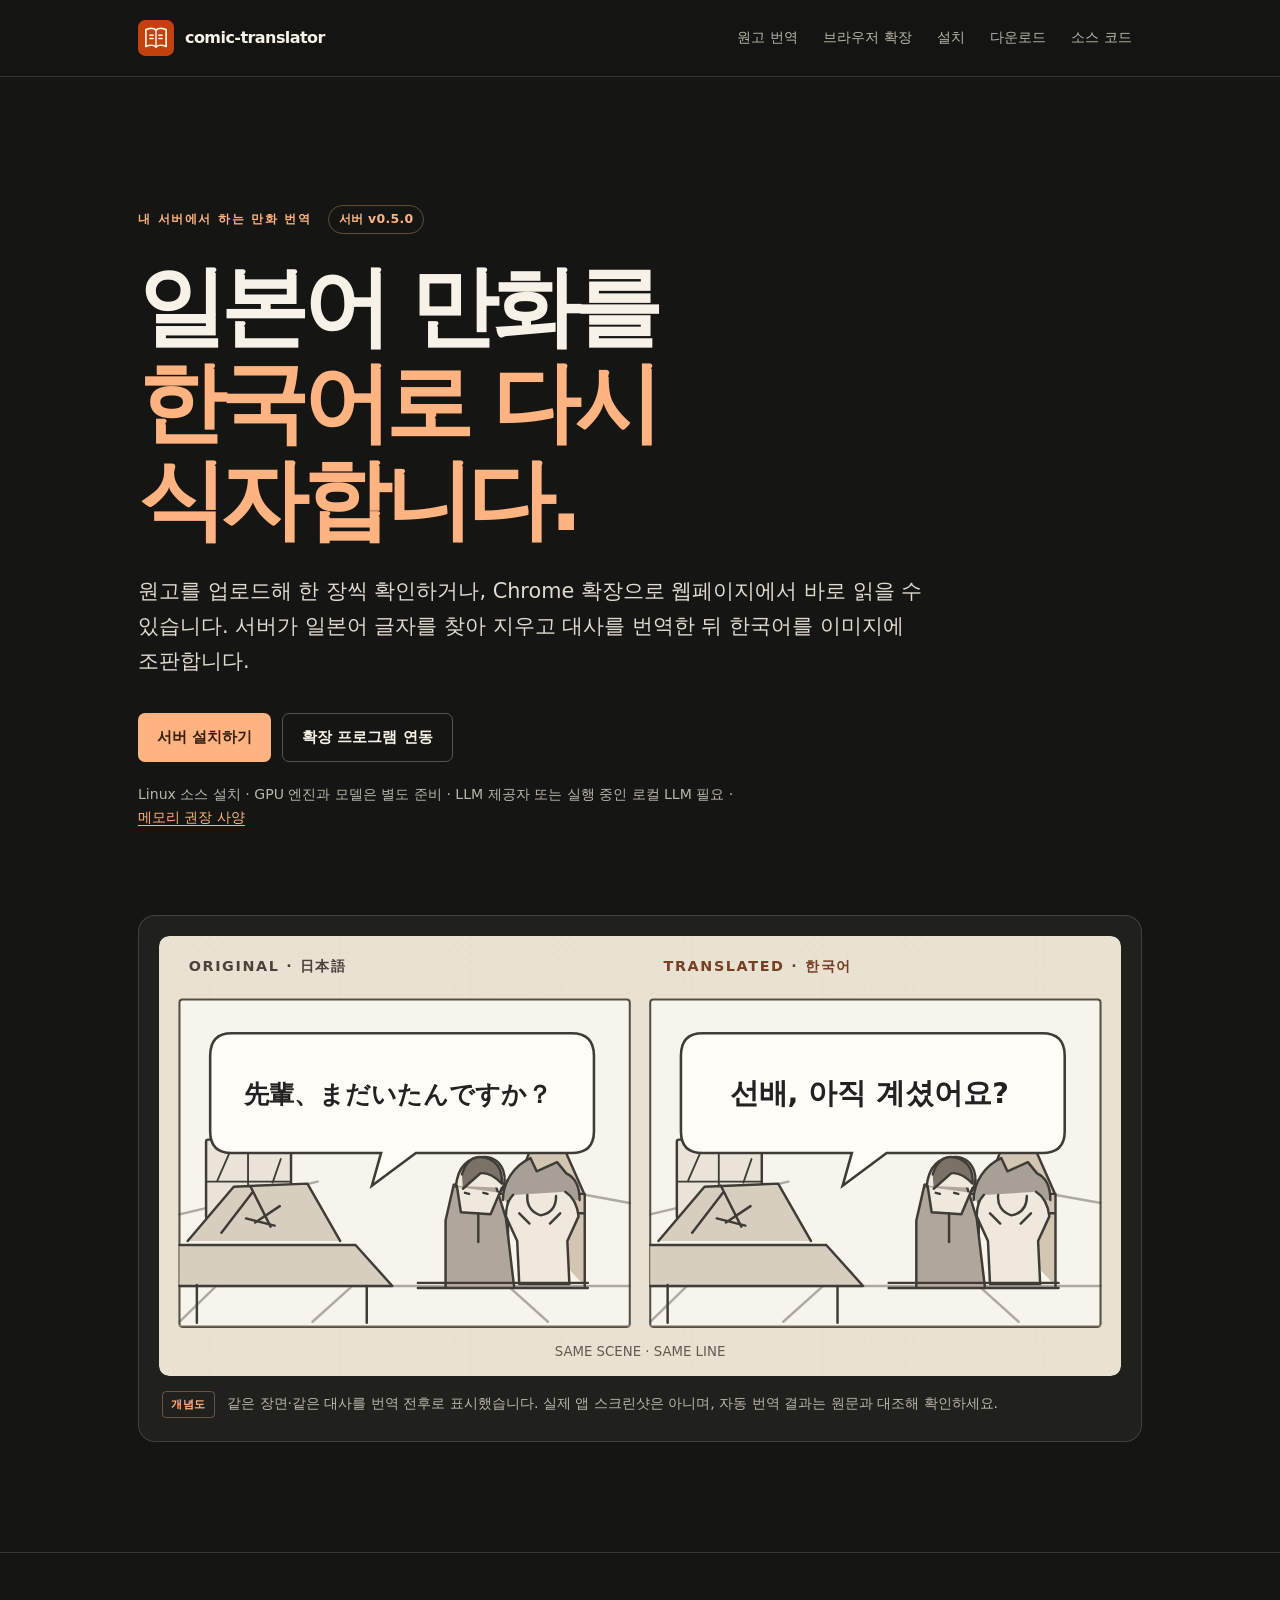
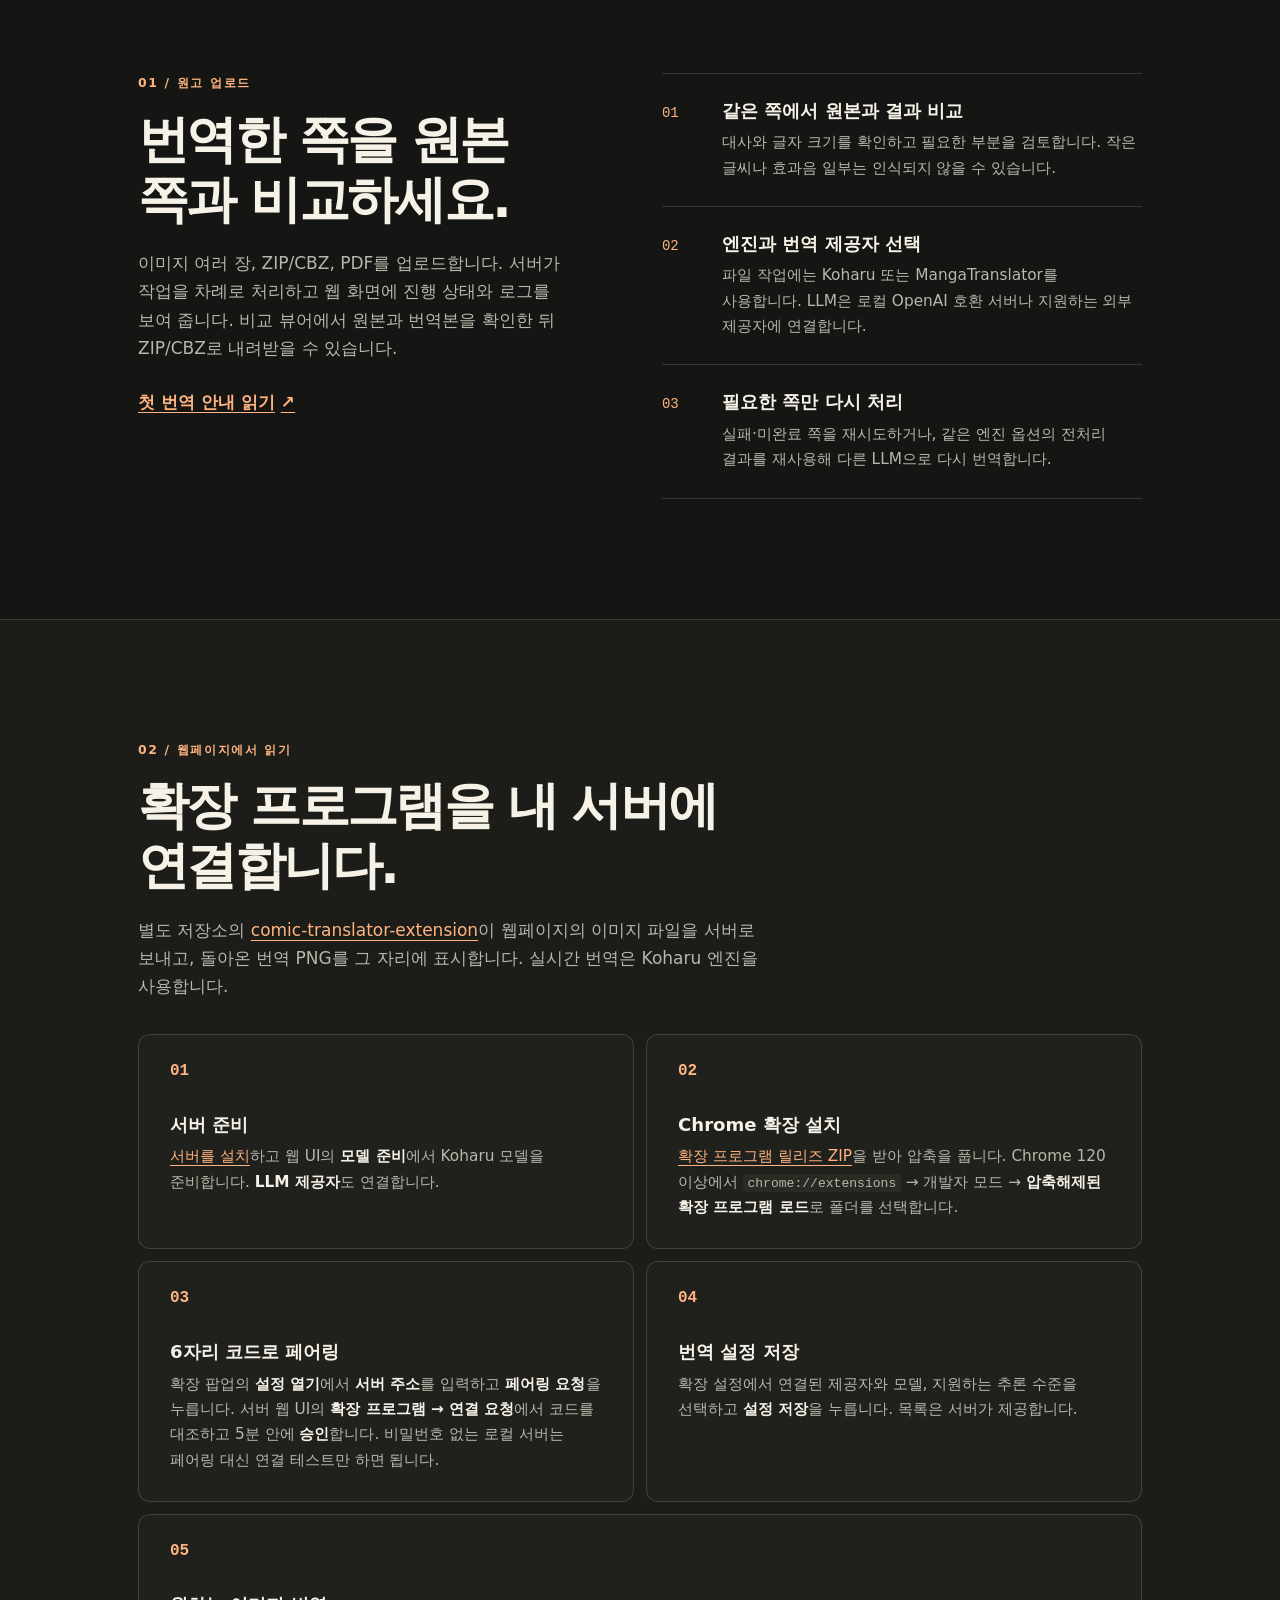
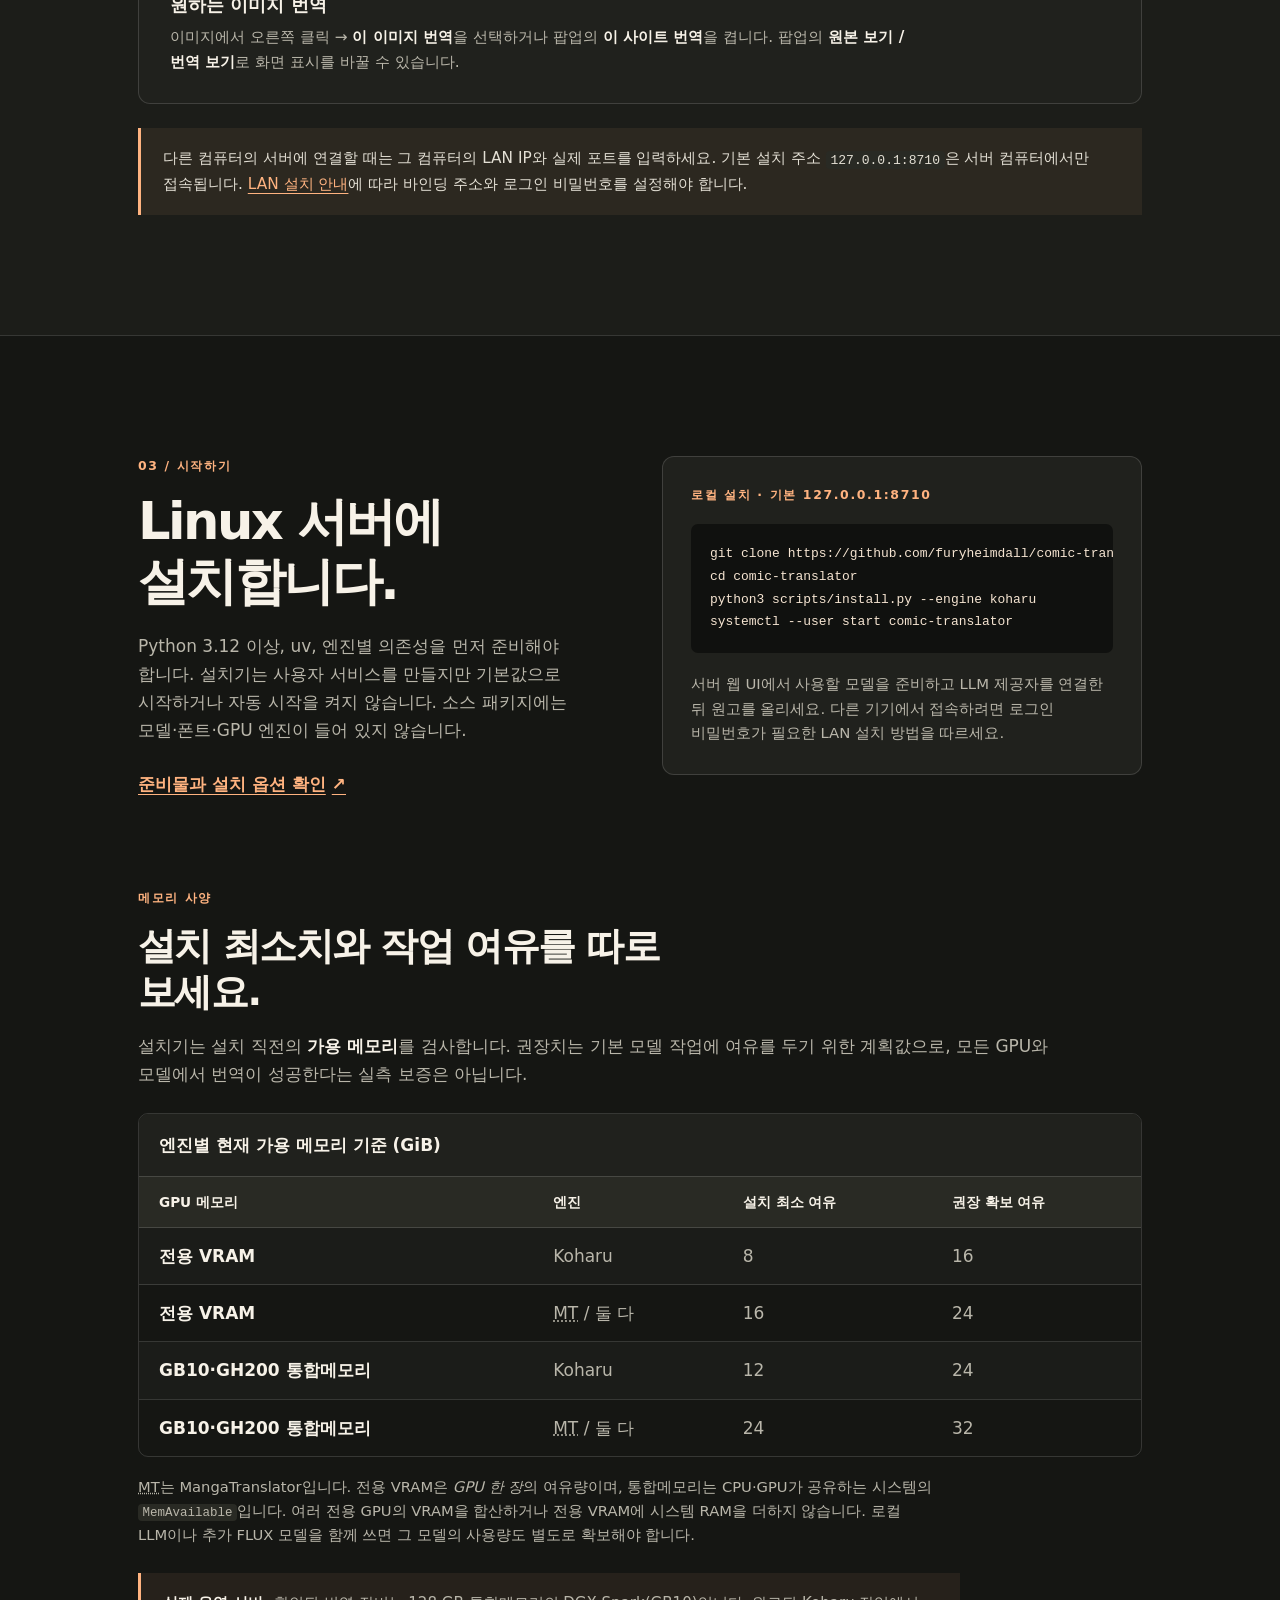
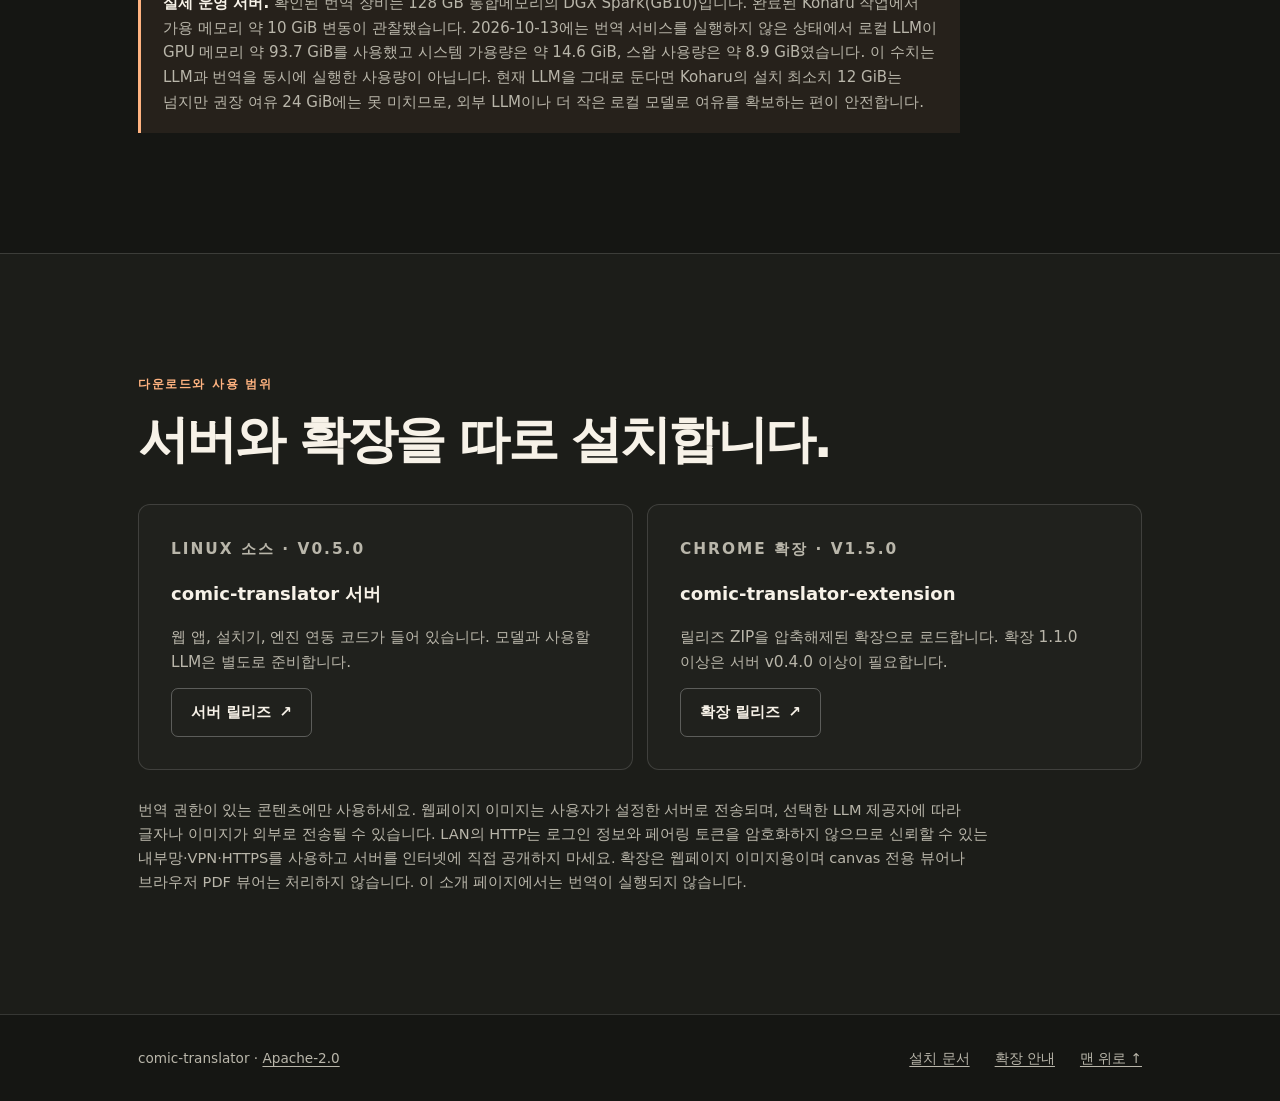
==== commit 8b50140b: "Remove unsupported English product page" ====
--- a/site/index.html
+++ b/site/index.html
@@ -1,126 +1,117 @@
 <!doctype html>
-<html lang="en">
+<html lang="ko">
 <head>
   <meta charset="utf-8">
   <meta name="viewport" content="width=device-width, initial-scale=1">
   <meta name="color-scheme" content="dark">
   <meta name="theme-color" content="#151613">
   <meta name="referrer" content="strict-origin-when-cross-origin">
-  <meta name="description" content="Self-hosted Japanese-to-Korean manga translation. Upload a chapter or translate manga images directly in Chrome with the paired comic-translator extension.">
-  <title>comic-translator — Japanese manga, lettered in Korean</title>
+  <meta name="description" content="일본어 만화 원고를 한국어로 번역하고 다시 식자하는 개인용 서버. 파일 업로드와 comic-translator-extension을 통한 웹페이지 실시간 번역을 안내합니다.">
+  <title>comic-translator — 일본어 만화를 한국어로 번역하고 식자하기</title>
   <link rel="canonical" href="https://furyheimdall.github.io/comic-translator/">
-  <link rel="alternate" hreflang="en" href="https://furyheimdall.github.io/comic-translator/">
-  <link rel="alternate" hreflang="ko" href="https://furyheimdall.github.io/comic-translator/ko/">
   <link rel="icon" href="assets/mark.svg" type="image/svg+xml">
   <link rel="stylesheet" href="assets/styles.css">
   <meta property="og:type" content="website">
-  <meta property="og:title" content="comic-translator — Japanese manga, lettered in Korean">
-  <meta property="og:description" content="Upload a chapter, compare the original with the result, or translate images on a web page through your own server.">
+  <meta property="og:title" content="comic-translator — 일본어 만화를 한국어로 번역하고 식자하기">
+  <meta property="og:description" content="원고를 업로드해 원본과 결과를 비교하거나, 별도 Chrome 확장으로 웹페이지의 만화 이미지를 내 서버에서 번역합니다.">
   <meta property="og:url" content="https://furyheimdall.github.io/comic-translator/">
-  <meta property="og:locale" content="en_US">
-  <meta property="og:locale:alternate" content="ko_KR">
+  <meta property="og:locale" content="ko_KR">
 </head>
 <body>
-  <a class="skip-link" href="#main">Skip to content</a>
+  <a class="skip-link" href="#main">본문으로 건너뛰기</a>
   <header class="site-header">
     <div class="container header-inner">
-      <a class="brand" href="index.html" aria-label="comic-translator home"><img src="assets/mark.svg" width="36" height="36" alt=""><span>comic-translator</span></a>
-      <nav class="site-nav" aria-label="Main navigation">
-        <a href="#files">Files</a>
-        <a href="#extension">Browser extension</a>
-        <a href="#install">Install</a>
-        <a href="#downloads">Downloads</a>
-        <a href="https://github.com/furyheimdall/comic-translator">Source</a>
+      <a class="brand" href="index.html" aria-label="comic-translator 첫 화면"><img src="assets/mark.svg" width="36" height="36" alt=""><span>comic-translator</span></a>
+      <nav class="site-nav" aria-label="주요 메뉴">
+        <a href="#files">원고 번역</a>
+        <a href="#extension">브라우저 확장</a>
+        <a href="#install">설치</a>
+        <a href="#downloads">다운로드</a>
+        <a href="https://github.com/furyheimdall/comic-translator">소스 코드</a>
       </nav>
-      <a class="lang-switch" href="ko/index.html" lang="ko" hreflang="ko">한국어</a>
     </div>
   </header>
 
   <main id="main" tabindex="-1">
     <section class="hero container" aria-labelledby="hero-title">
       <div class="hero-copy">
-        <p class="eyebrow">Self-hosted manga translation <span class="version">Server v0.5.0</span></p>
-        <h1 id="hero-title">Japanese manga, <em>lettered in Korean.</em></h1>
-        <p class="lead">Upload pages to your own server or read a web chapter with the companion Chrome extension. The server detects Japanese text, removes it, translates the dialogue and places Korean text on the image.</p>
-        <div class="actions"><a class="button primary" href="#install">Set up the server</a><a class="button secondary" href="#extension">Use the extension</a></div>
-        <p class="hero-note">Linux source install · GPU engine and models downloaded separately · An LLM provider or a running local LLM is required · <a href="#hardware">Memory requirements</a></p>
+        <p class="eyebrow">내 서버에서 하는 만화 번역 <span class="version">서버 v0.5.0</span></p>
+        <h1 id="hero-title">일본어 만화를<br><em>한국어로 다시 식자합니다.</em></h1>
+        <p class="lead">원고를 업로드해 한 장씩 확인하거나, Chrome 확장으로 웹페이지에서 바로 읽을 수 있습니다. 서버가 일본어 글자를 찾아 지우고 대사를 번역한 뒤 한국어를 이미지에 조판합니다.</p>
+        <div class="actions"><a class="button primary" href="#install">서버 설치하기</a><a class="button secondary" href="#extension">확장 프로그램 연동</a></div>
+        <p class="hero-note">Linux 소스 설치 · GPU 엔진과 모델은 별도 준비 · LLM 제공자 또는 실행 중인 로컬 LLM 필요 · <a href="#hardware">메모리 권장 사양</a></p>
       </div>
       <figure class="comparison">
-        <img src="assets/comparison.svg" width="940" height="430" alt="Concept drawing of the same manga scene twice: the left panel has the Japanese line ‘先輩、まだいたんですか？’; the right panel replaces that line with ‘선배, 아직 계셨어요?’ in a speech bubble.">
-        <figcaption><span class="label">Illustration</span> The same line in both panels, before and after lettering. This is a drawn example, not an app screenshot; check the actual output against the original.</figcaption>
+        <img src="assets/comparison.svg" width="940" height="430" alt="같은 만화 장면을 두 번 그린 개념도. 왼쪽 말풍선에는 일본어 대사 ‘先輩、まだいたんですか？’, 오른쪽 말풍선에는 그 대사의 한국어 번역 ‘선배, 아직 계셨어요?’가 들어 있다.">
+        <figcaption><span class="label">개념도</span> 같은 장면·같은 대사를 번역 전후로 표시했습니다. 실제 앱 스크린샷은 아니며, 자동 번역 결과는 원문과 대조해 확인하세요.</figcaption>
       </figure>
     </section>
 
     <section class="section" id="files" aria-labelledby="files-title">
       <div class="container split">
-        <div class="section-heading">
-          <p class="kicker">01 / Uploaded chapters</p>
-          <h2 id="files-title">Check the translation against the page it came from.</h2>
-          <p>Upload images, a ZIP/CBZ, or a PDF. Jobs run in a queue on the server; the web app shows progress and logs while the server keeps working. Open the original and the result in the comparison viewer, then download the pages as a ZIP/CBZ.</p>
-          <a class="text-link" href="https://github.com/furyheimdall/comic-translator#%EB%AA%A8%EB%8D%B8-%EC%A4%80%EB%B9%84llm-%EC%97%B0%EA%B2%B0%EC%B2%AB-%EB%B2%88%EC%97%AD">Read the first-translation guide <span aria-hidden="true">↗</span></a>
-        </div>
+        <div class="section-heading"><p class="kicker">01 / 원고 업로드</p><h2 id="files-title">번역한 쪽을 원본 쪽과 비교하세요.</h2><p>이미지 여러 장, ZIP/CBZ, PDF를 업로드합니다. 서버가 작업을 차례로 처리하고 웹 화면에 진행 상태와 로그를 보여 줍니다. 비교 뷰어에서 원본과 번역본을 확인한 뒤 ZIP/CBZ로 내려받을 수 있습니다.</p><a class="text-link" href="https://github.com/furyheimdall/comic-translator#%EB%AA%A8%EB%8D%B8-%EC%A4%80%EB%B9%84llm-%EC%97%B0%EA%B2%B0%EC%B2%AB-%EB%B2%88%EC%97%AD">첫 번역 안내 읽기 <span aria-hidden="true">↗</span></a></div>
         <div class="feature-stack">
-          <article class="feature"><span class="feature-number">01</span><div><h3>Original beside translation</h3><p>Compare the wording and lettering on the corresponding page before exporting it. Small print and sound effects can be missed.</p></div></article>
-          <article class="feature"><span class="feature-number">02</span><div><h3>Your engine and provider</h3><p>Choose Koharu or MangaTranslator for uploaded jobs and connect a local OpenAI-compatible server or a supported external LLM provider.</p></div></article>
-          <article class="feature"><span class="feature-number">03</span><div><h3>Retry without starting over</h3><p>Retry failed or unfinished pages, or retranslate with another LLM using saved preprocessing where the engine and options match.</p></div></article>
+          <article class="feature"><span class="feature-number">01</span><div><h3>같은 쪽에서 원본과 결과 비교</h3><p>대사와 글자 크기를 확인하고 필요한 부분을 검토합니다. 작은 글씨나 효과음 일부는 인식되지 않을 수 있습니다.</p></div></article>
+          <article class="feature"><span class="feature-number">02</span><div><h3>엔진과 번역 제공자 선택</h3><p>파일 작업에는 Koharu 또는 MangaTranslator를 사용합니다. LLM은 로컬 OpenAI 호환 서버나 지원하는 외부 제공자에 연결합니다.</p></div></article>
+          <article class="feature"><span class="feature-number">03</span><div><h3>필요한 쪽만 다시 처리</h3><p>실패·미완료 쪽을 재시도하거나, 같은 엔진 옵션의 전처리 결과를 재사용해 다른 LLM으로 다시 번역합니다.</p></div></article>
         </div>
       </div>
     </section>
 
     <section class="section section-tint" id="extension" aria-labelledby="extension-title">
       <div class="container">
-        <div class="section-heading wide"><p class="kicker">02 / Reading on the web</p><h2 id="extension-title">Use the server from a manga page.</h2><p>The separate <a href="https://github.com/furyheimdall/comic-translator-extension">comic-translator-extension</a> sends eligible images to your server and displays the returned PNG in place. Live translation uses Koharu. Follow these steps once, then translate individual images or the current site.</p></div>
+        <div class="section-heading wide"><p class="kicker">02 / 웹페이지에서 읽기</p><h2 id="extension-title">확장 프로그램을 내 서버에 연결합니다.</h2><p>별도 저장소의 <a href="https://github.com/furyheimdall/comic-translator-extension">comic-translator-extension</a>이 웹페이지의 이미지 파일을 서버로 보내고, 돌아온 번역 PNG를 그 자리에 표시합니다. 실시간 번역은 Koharu 엔진을 사용합니다.</p></div>
         <ol class="steps">
-          <li><h3>Prepare the server</h3><p>Install the <a href="#install">server</a>, prepare a Koharu model under <strong>모델 준비</strong> (Model preparation), and connect an LLM provider in the server web UI.</p></li>
-          <li><h3>Load the extension</h3><p>Download the <a href="https://github.com/furyheimdall/comic-translator-extension/releases">extension release ZIP</a>, extract it, then load its folder via <code>chrome://extensions</code> → Developer mode → Load unpacked. Chrome 120+ is required.</p></li>
-          <li><h3>Connect the two</h3><p>In the extension popup, open <strong>설정 열기</strong> (Settings). Enter the address reachable from this browser and choose <strong>페어링 요청</strong> (Request pairing). Compare its six-digit code with <strong>확장 프로그램 → 연결 요청</strong> (Extensions → Requests) in the server UI, then approve it within five minutes. A passwordless local server only needs a connection test.</p></li>
-          <li><h3>Pick translation settings</h3><p>Choose a connected provider, model and supported reasoning level in the extension's Settings, then select <strong>설정 저장</strong> (Save settings). The choices come from the server.</p></li>
-          <li><h3>Translate as you read</h3><p>Right-click an image → <strong>이 이미지 번역</strong> (Translate this image), or enable <strong>이 사이트 번역</strong> (Translate this site) in the extension popup. Use <strong>원본 보기 / 번역 보기</strong> to switch what is displayed.</p></li>
+          <li><h3>서버 준비</h3><p><a href="#install">서버를 설치</a>하고 웹 UI의 <strong>모델 준비</strong>에서 Koharu 모델을 준비합니다. <strong>LLM 제공자</strong>도 연결합니다.</p></li>
+          <li><h3>Chrome 확장 설치</h3><p><a href="https://github.com/furyheimdall/comic-translator-extension/releases">확장 프로그램 릴리즈 ZIP</a>을 받아 압축을 풉니다. Chrome 120 이상에서 <code>chrome://extensions</code> → 개발자 모드 → <strong>압축해제된 확장 프로그램 로드</strong>로 폴더를 선택합니다.</p></li>
+          <li><h3>6자리 코드로 페어링</h3><p>확장 팝업의 <strong>설정 열기</strong>에서 <strong>서버 주소</strong>를 입력하고 <strong>페어링 요청</strong>을 누릅니다. 서버 웹 UI의 <strong>확장 프로그램 → 연결 요청</strong>에서 코드를 대조하고 5분 안에 <strong>승인</strong>합니다. 비밀번호 없는 로컬 서버는 페어링 대신 연결 테스트만 하면 됩니다.</p></li>
+          <li><h3>번역 설정 저장</h3><p>확장 설정에서 연결된 제공자와 모델, 지원하는 추론 수준을 선택하고 <strong>설정 저장</strong>을 누릅니다. 목록은 서버가 제공합니다.</p></li>
+          <li><h3>원하는 이미지 번역</h3><p>이미지에서 오른쪽 클릭 → <strong>이 이미지 번역</strong>을 선택하거나 팝업의 <strong>이 사이트 번역</strong>을 켭니다. 팝업의 <strong>원본 보기 / 번역 보기</strong>로 화면 표시를 바꿀 수 있습니다.</p></li>
         </ol>
-        <p class="callout">When the server is on another computer, use that computer's LAN IP and configured port, not <code>localhost</code>. A default install listens on <code>127.0.0.1:8710</code> and cannot be reached from another device; the <a href="https://github.com/furyheimdall/comic-translator#%EC%84%A4%EC%B9%98-%ED%8C%8C%EB%9D%BC%EB%AF%B8%ED%84%B0">LAN setup guide</a> explains the required host binding and login password.</p>
+        <p class="callout">다른 컴퓨터의 서버에 연결할 때는 그 컴퓨터의 LAN IP와 실제 포트를 입력하세요. 기본 설치 주소 <code>127.0.0.1:8710</code>은 서버 컴퓨터에서만 접속됩니다. <a href="https://github.com/furyheimdall/comic-translator#%EC%84%A4%EC%B9%98-%ED%8C%8C%EB%9D%BC%EB%AF%B8%ED%84%B0">LAN 설치 안내</a>에 따라 바인딩 주소와 로그인 비밀번호를 설정해야 합니다.</p>
       </div>
     </section>
 
     <section class="section" id="install" aria-labelledby="install-title">
       <div class="container split">
-        <div class="section-heading"><p class="kicker">03 / Get started</p><h2 id="install-title">Install on a Linux server.</h2><p>Python 3.12+, uv and engine prerequisites are needed. The installer prepares a local user service but does not start or enable it by default. The source archive does not contain models, fonts or a GPU engine.</p><a class="text-link" href="https://github.com/furyheimdall/comic-translator#%EC%A7%80%EC%9B%90-%ED%99%98%EA%B2%BD%EA%B3%BC-%EC%A4%80%EB%B9%84%EB%AC%BC">Read prerequisites and installation options <span aria-hidden="true">↗</span></a></div>
-        <div class="install-panel"><p class="panel-label">Local setup · default 127.0.0.1:8710</p><pre><code>git clone https://github.com/furyheimdall/comic-translator.git
+        <div class="section-heading"><p class="kicker">03 / 시작하기</p><h2 id="install-title">Linux 서버에 설치합니다.</h2><p>Python 3.12 이상, uv, 엔진별 의존성을 먼저 준비해야 합니다. 설치기는 사용자 서비스를 만들지만 기본값으로 시작하거나 자동 시작을 켜지 않습니다. 소스 패키지에는 모델·폰트·GPU 엔진이 들어 있지 않습니다.</p><a class="text-link" href="https://github.com/furyheimdall/comic-translator#%EC%A7%80%EC%9B%90-%ED%99%98%EA%B2%BD%EA%B3%BC-%EC%A4%80%EB%B9%84%EB%AC%BC">준비물과 설치 옵션 확인 <span aria-hidden="true">↗</span></a></div>
+        <div class="install-panel"><p class="panel-label">로컬 설치 · 기본 127.0.0.1:8710</p><pre><code>git clone https://github.com/furyheimdall/comic-translator.git
 cd comic-translator
 python3 scripts/install.py --engine koharu
-systemctl --user start comic-translator</code></pre><p>Open the server web UI, prepare the chosen model, and connect your LLM provider before sending pages. For other machines on your LAN, follow the password-protected LAN installation instructions instead.</p></div>
+systemctl --user start comic-translator</code></pre><p>서버 웹 UI에서 사용할 모델을 준비하고 LLM 제공자를 연결한 뒤 원고를 올리세요. 다른 기기에서 접속하려면 로그인 비밀번호가 필요한 LAN 설치 방법을 따르세요.</p></div>
       </div>
       <div class="container hardware" id="hardware" aria-labelledby="hardware-title">
-        <p class="kicker">Memory planning</p>
-        <h3 id="hardware-title">The installer minimum is not your working headroom.</h3>
-        <p>The installer checks <strong>currently available memory</strong> before installing an engine. The recommended figures below are planning allowances for the default models, not measured guarantees that every GPU and model combination will run.</p>
+        <p class="kicker">메모리 사양</p>
+        <h3 id="hardware-title">설치 최소치와 작업 여유를 따로 보세요.</h3>
+        <p>설치기는 설치 직전의 <strong>가용 메모리</strong>를 검사합니다. 권장치는 기본 모델 작업에 여유를 두기 위한 계획값으로, 모든 GPU와 모델에서 번역이 성공한다는 실측 보증은 아닙니다.</p>
         <div class="table-scroll">
           <table class="spec-table">
-            <caption>Available memory by engine (GiB)</caption>
-            <thead><tr><th scope="col">GPU memory</th><th scope="col">Engine</th><th scope="col">Install minimum free</th><th scope="col">Recommended free</th></tr></thead>
+            <caption>엔진별 현재 가용 메모리 기준 (GiB)</caption>
+            <thead><tr><th scope="col">GPU 메모리</th><th scope="col">엔진</th><th scope="col">설치 최소 여유</th><th scope="col">권장 확보 여유</th></tr></thead>
             <tbody>
-              <tr><th scope="row">Dedicated VRAM</th><td>Koharu</td><td>8</td><td>16</td></tr>
-              <tr><th scope="row">Dedicated VRAM</th><td><abbr title="MangaTranslator">MT</abbr> / both</td><td>16</td><td>24</td></tr>
-              <tr><th scope="row">GB10/GH200 unified memory</th><td>Koharu</td><td>12</td><td>24</td></tr>
-              <tr><th scope="row">GB10/GH200 unified memory</th><td><abbr title="MangaTranslator">MT</abbr> / both</td><td>24</td><td>32</td></tr>
+              <tr><th scope="row">전용 VRAM</th><td>Koharu</td><td>8</td><td>16</td></tr>
+              <tr><th scope="row">전용 VRAM</th><td><abbr title="MangaTranslator">MT</abbr> / 둘 다</td><td>16</td><td>24</td></tr>
+              <tr><th scope="row">GB10·GH200 통합메모리</th><td>Koharu</td><td>12</td><td>24</td></tr>
+              <tr><th scope="row">GB10·GH200 통합메모리</th><td><abbr title="MangaTranslator">MT</abbr> / 둘 다</td><td>24</td><td>32</td></tr>
             </tbody>
           </table>
         </div>
-        <p class="hardware-note"><abbr title="MangaTranslator">MT</abbr> means MangaTranslator. Dedicated VRAM means free space on <em>one GPU</em>; unified memory means the CPU/GPU-shared system's <code>MemAvailable</code>. You cannot pool separate GPUs' VRAM or add host RAM to a dedicated GPU's VRAM. Budget separately for a local LLM or optional FLUX models.</p>
-        <p class="hardware-measured"><strong>On the actual server.</strong> Translation has been checked on a DGX Spark (GB10) with 128 GB of unified memory. One completed Koharu job coincided with a roughly 10 GiB change in available system memory. On 2026-10-13, with the translator stopped, a local LLM process used about 93.7 GiB of GPU memory; system available memory was about 14.6 GiB and swap usage about 8.9 GiB. This was <em>not</em> a simultaneous LLM-and-translation measurement. It clears Koharu's 12 GiB installation minimum but misses the 24 GiB recommended headroom. Use an external LLM or a smaller local model to leave more room.</p>
+        <p class="hardware-note"><abbr title="MangaTranslator">MT</abbr>는 MangaTranslator입니다. 전용 VRAM은 <em>GPU 한 장</em>의 여유량이며, 통합메모리는 CPU·GPU가 공유하는 시스템의 <code>MemAvailable</code>입니다. 여러 전용 GPU의 VRAM을 합산하거나 전용 VRAM에 시스템 RAM을 더하지 않습니다. 로컬 LLM이나 추가 FLUX 모델을 함께 쓰면 그 모델의 사용량도 별도로 확보해야 합니다.</p>
+        <p class="hardware-measured"><strong>실제 운영 서버.</strong> 확인된 번역 장비는 128 GB 통합메모리의 DGX Spark(GB10)입니다. 완료된 Koharu 작업에서 가용 메모리 약 10 GiB 변동이 관찰됐습니다. 2026-10-13에는 번역 서비스를 실행하지 않은 상태에서 로컬 LLM이 GPU 메모리 약 93.7 GiB를 사용했고 시스템 가용량은 약 14.6 GiB, 스왑 사용량은 약 8.9 GiB였습니다. 이 수치는 LLM과 번역을 동시에 실행한 사용량이 아닙니다. 현재 LLM을 그대로 둔다면 Koharu의 설치 최소치 12 GiB는 넘지만 권장 여유 24 GiB에는 못 미치므로, 외부 LLM이나 더 작은 로컬 모델로 여유를 확보하는 편이 안전합니다.</p>
       </div>
     </section>
 
     <section class="section section-tint" id="downloads" aria-labelledby="downloads-title">
       <div class="container">
-        <div class="section-heading wide"><p class="kicker">Downloads &amp; scope</p><h2 id="downloads-title">Two repositories, one translation workflow.</h2></div>
+        <div class="section-heading wide"><p class="kicker">다운로드와 사용 범위</p><h2 id="downloads-title">서버와 확장을 따로 설치합니다.</h2></div>
         <div class="download-grid">
-          <article class="download-card"><p class="card-type">Linux source · v0.5.0</p><h3>comic-translator server</h3><p>Web app, installer and engine integration. Prepare models and your chosen LLM separately.</p><a class="button secondary" href="https://github.com/furyheimdall/comic-translator/releases">Server releases <span aria-hidden="true">↗</span></a></article>
-          <article class="download-card"><p class="card-type">Chrome extension · v1.5.0</p><h3>comic-translator-extension</h3><p>Install the release ZIP as an unpacked extension. Extension 1.1.0+ requires server v0.4.0+.</p><a class="button secondary" href="https://github.com/furyheimdall/comic-translator-extension/releases">Extension releases <span aria-hidden="true">↗</span></a></article>
+          <article class="download-card"><p class="card-type">Linux 소스 · v0.5.0</p><h3>comic-translator 서버</h3><p>웹 앱, 설치기, 엔진 연동 코드가 들어 있습니다. 모델과 사용할 LLM은 별도로 준비합니다.</p><a class="button secondary" href="https://github.com/furyheimdall/comic-translator/releases">서버 릴리즈 <span aria-hidden="true">↗</span></a></article>
+          <article class="download-card"><p class="card-type">Chrome 확장 · v1.5.0</p><h3>comic-translator-extension</h3><p>릴리즈 ZIP을 압축해제된 확장으로 로드합니다. 확장 1.1.0 이상은 서버 v0.4.0 이상이 필요합니다.</p><a class="button secondary" href="https://github.com/furyheimdall/comic-translator-extension/releases">확장 릴리즈 <span aria-hidden="true">↗</span></a></article>
         </div>
-        <p class="fine-print">Only translate material you are allowed to use. Page images go to your server, and text or images may go to the LLM provider you configure. HTTP over a LAN does not encrypt the login or pairing token: use a trusted network, VPN or HTTPS; never expose the server directly to the internet. The extension handles web page images, not canvas-only readers or the browser's PDF viewer. This page is informational and does not run the translator.</p>
+        <p class="fine-print">번역 권한이 있는 콘텐츠에만 사용하세요. 웹페이지 이미지는 사용자가 설정한 서버로 전송되며, 선택한 LLM 제공자에 따라 글자나 이미지가 외부로 전송될 수 있습니다. LAN의 HTTP는 로그인 정보와 페어링 토큰을 암호화하지 않으므로 신뢰할 수 있는 내부망·VPN·HTTPS를 사용하고 서버를 인터넷에 직접 공개하지 마세요. 확장은 웹페이지 이미지용이며 canvas 전용 뷰어나 브라우저 PDF 뷰어는 처리하지 않습니다. 이 소개 페이지에서는 번역이 실행되지 않습니다.</p>
       </div>
     </section>
   </main>
-  <footer class="footer"><div class="container footer-inner"><span>comic-translator · <a href="https://github.com/furyheimdall/comic-translator/blob/main/LICENSE">Apache-2.0</a></span><div><a href="https://github.com/furyheimdall/comic-translator#readme">Documentation</a><a href="https://github.com/furyheimdall/comic-translator-extension#readme">Extension guide</a><a href="#main">Back to top ↑</a></div></div></footer>
+  <footer class="footer"><div class="container footer-inner"><span>comic-translator · <a href="https://github.com/furyheimdall/comic-translator/blob/main/LICENSE">Apache-2.0</a></span><div><a href="https://github.com/furyheimdall/comic-translator#readme">설치 문서</a><a href="https://github.com/furyheimdall/comic-translator-extension#readme">확장 안내</a><a href="#main">맨 위로 ↑</a></div></div></footer>
 </body>
 </html>
--- a/site/assets/styles.css
+++ b/site/assets/styles.css
@@ -38,9 +38,8 @@
 .brand:hover { color: var(--text); }
 .brand img { flex: none; width: 36px; height: 36px; }
 .site-nav { display: flex; align-items: center; gap: 5px; margin-left: auto; }
-.site-nav a, .lang-switch { display: inline-flex; align-items: center; min-height: 44px; border-radius: 6px; padding: 7px 10px; color: var(--muted); text-decoration: none; white-space: nowrap; font-size: .88rem; font-weight: 550; }
-.site-nav a:hover, .lang-switch:hover { background: var(--surface); color: var(--text); }
-.lang-switch { flex: none; color: var(--accent); border: 1px solid var(--line); padding-inline: 13px; }
+.site-nav a { display: inline-flex; align-items: center; min-height: 44px; border-radius: 6px; padding: 7px 10px; color: var(--muted); text-decoration: none; white-space: nowrap; font-size: .88rem; font-weight: 550; }
+.site-nav a:hover { background: var(--surface); color: var(--text); }
 
 .hero { padding-top: clamp(72px, 10vw, 130px); padding-bottom: clamp(78px, 9vw, 110px); }
 .hero-copy { max-width: 860px; }
@@ -111,7 +110,7 @@
   .header-inner { flex-wrap: wrap; gap: 0 16px; padding-top: 7px; }
   .site-nav { order: 3; flex-basis: 100%; margin-left: 0; overflow-x: auto; scrollbar-width: thin; }
   .site-nav a:first-child { padding-left: 0; }
-  .lang-switch { margin-left: auto; }
+
 }
 @media (max-width: 720px) {
   html { scroll-padding-top: 165px; }
@@ -134,7 +133,7 @@
   :root { --gutter: 18px; }
   .brand { font-size: .88rem; }
   .brand img { width: 30px; height: 30px; }
-  .lang-switch { padding-inline: 9px; }
+
   .version { margin: 8px 0 0; }
   h1 { font-size: clamp(2.55rem, 12vw, 3.1rem); }
   .actions .button { flex: 1 1 auto; }
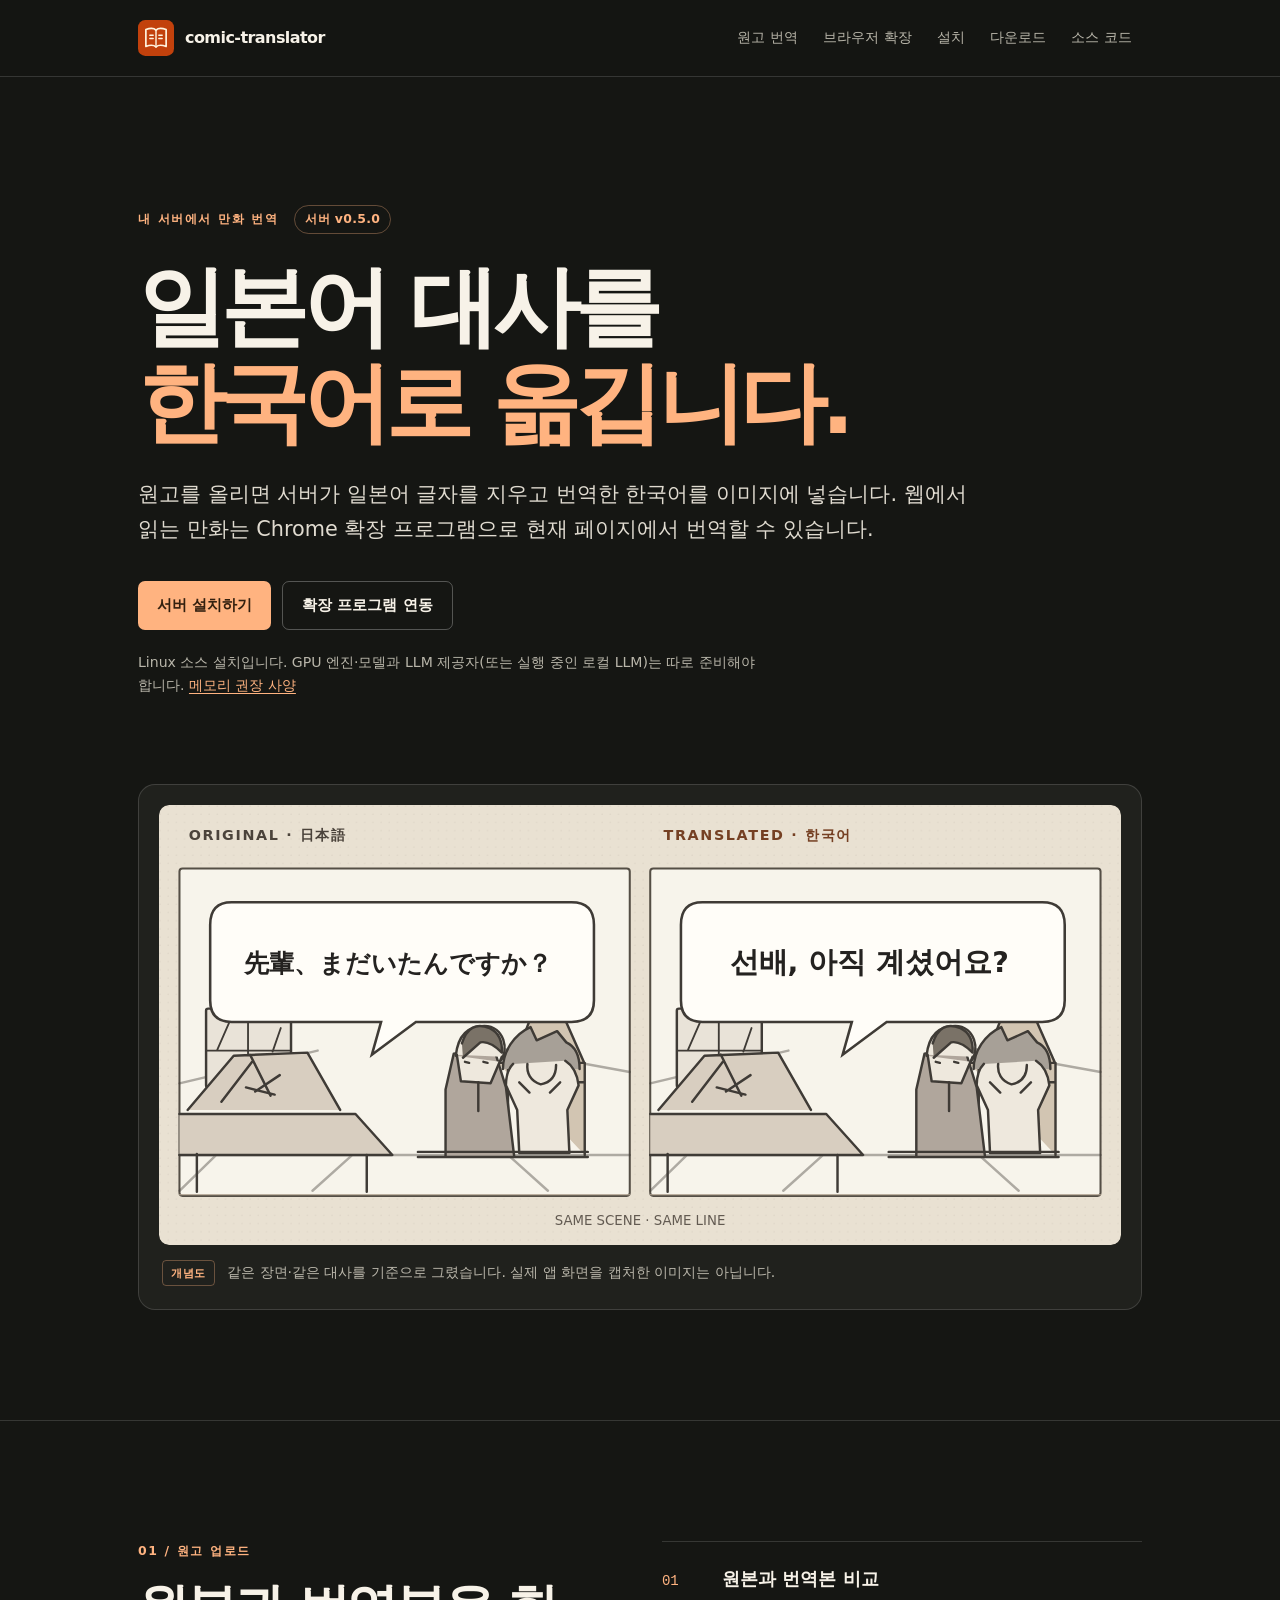
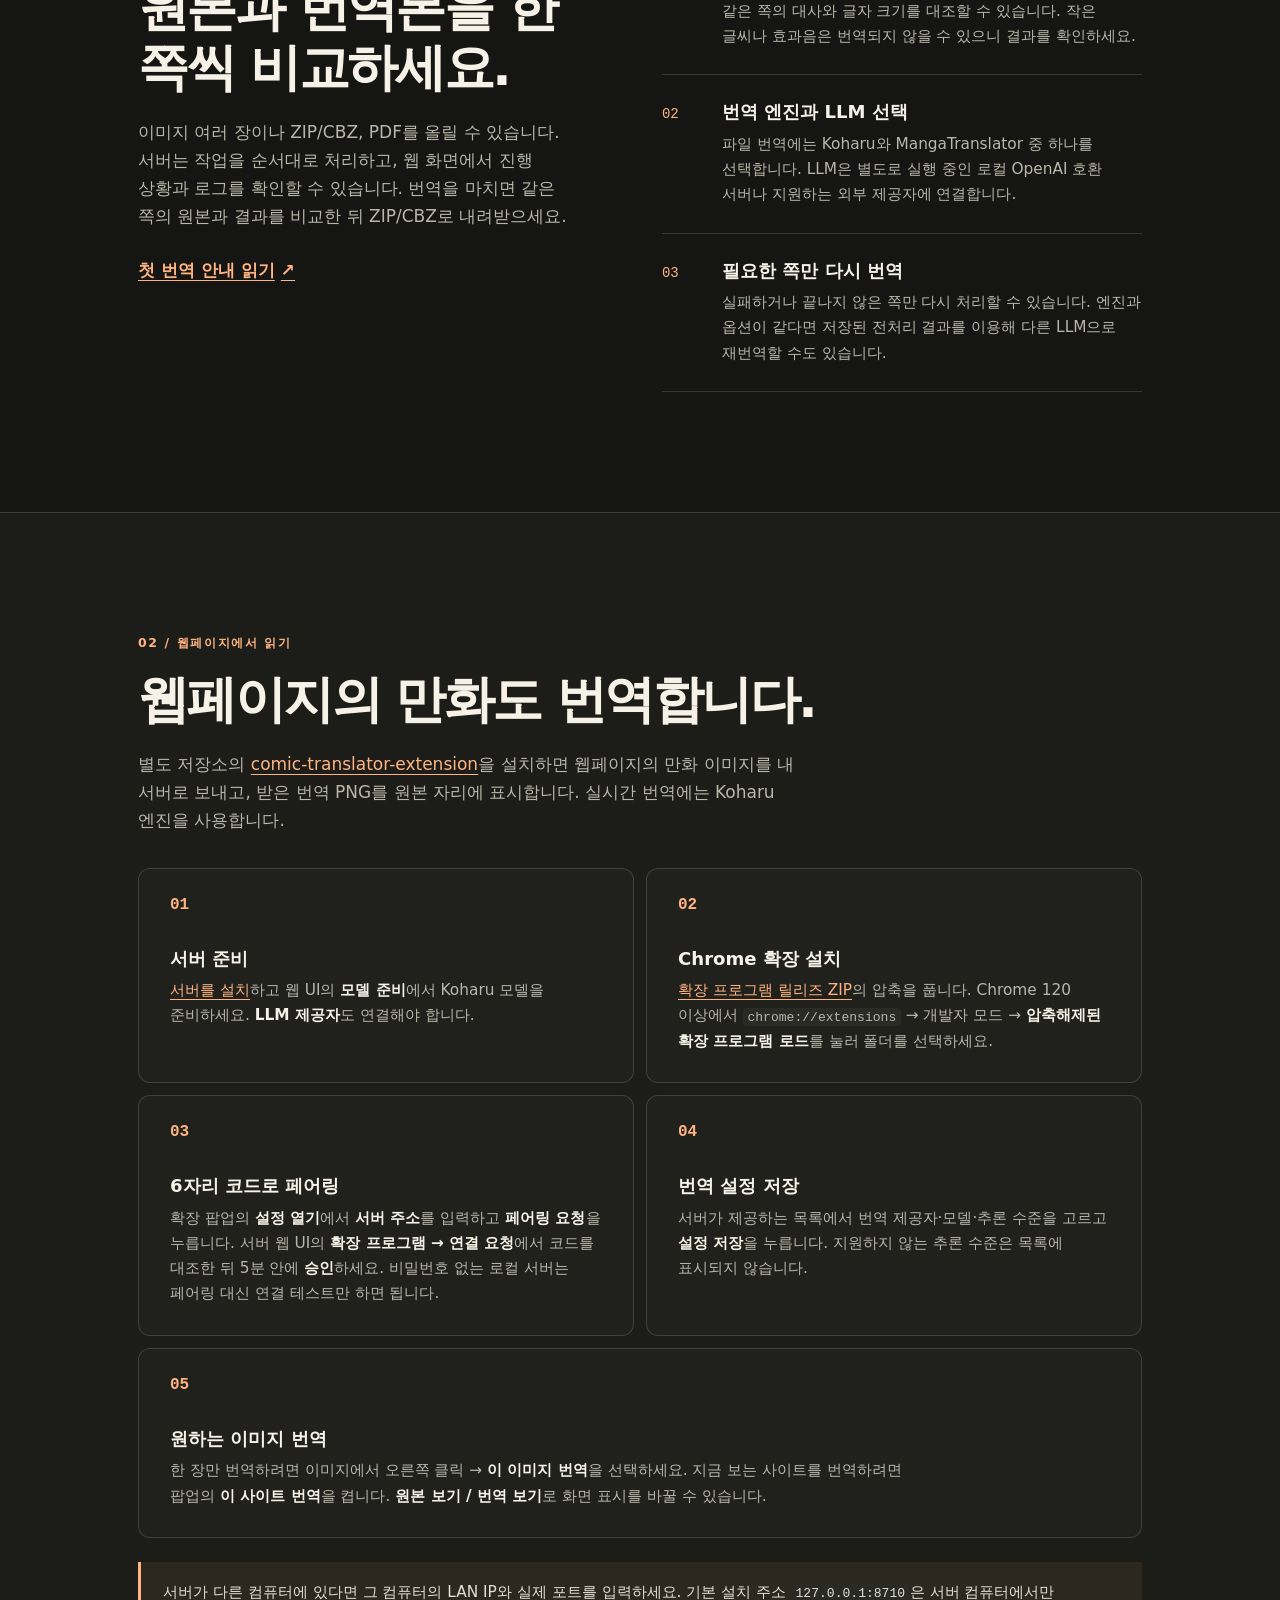
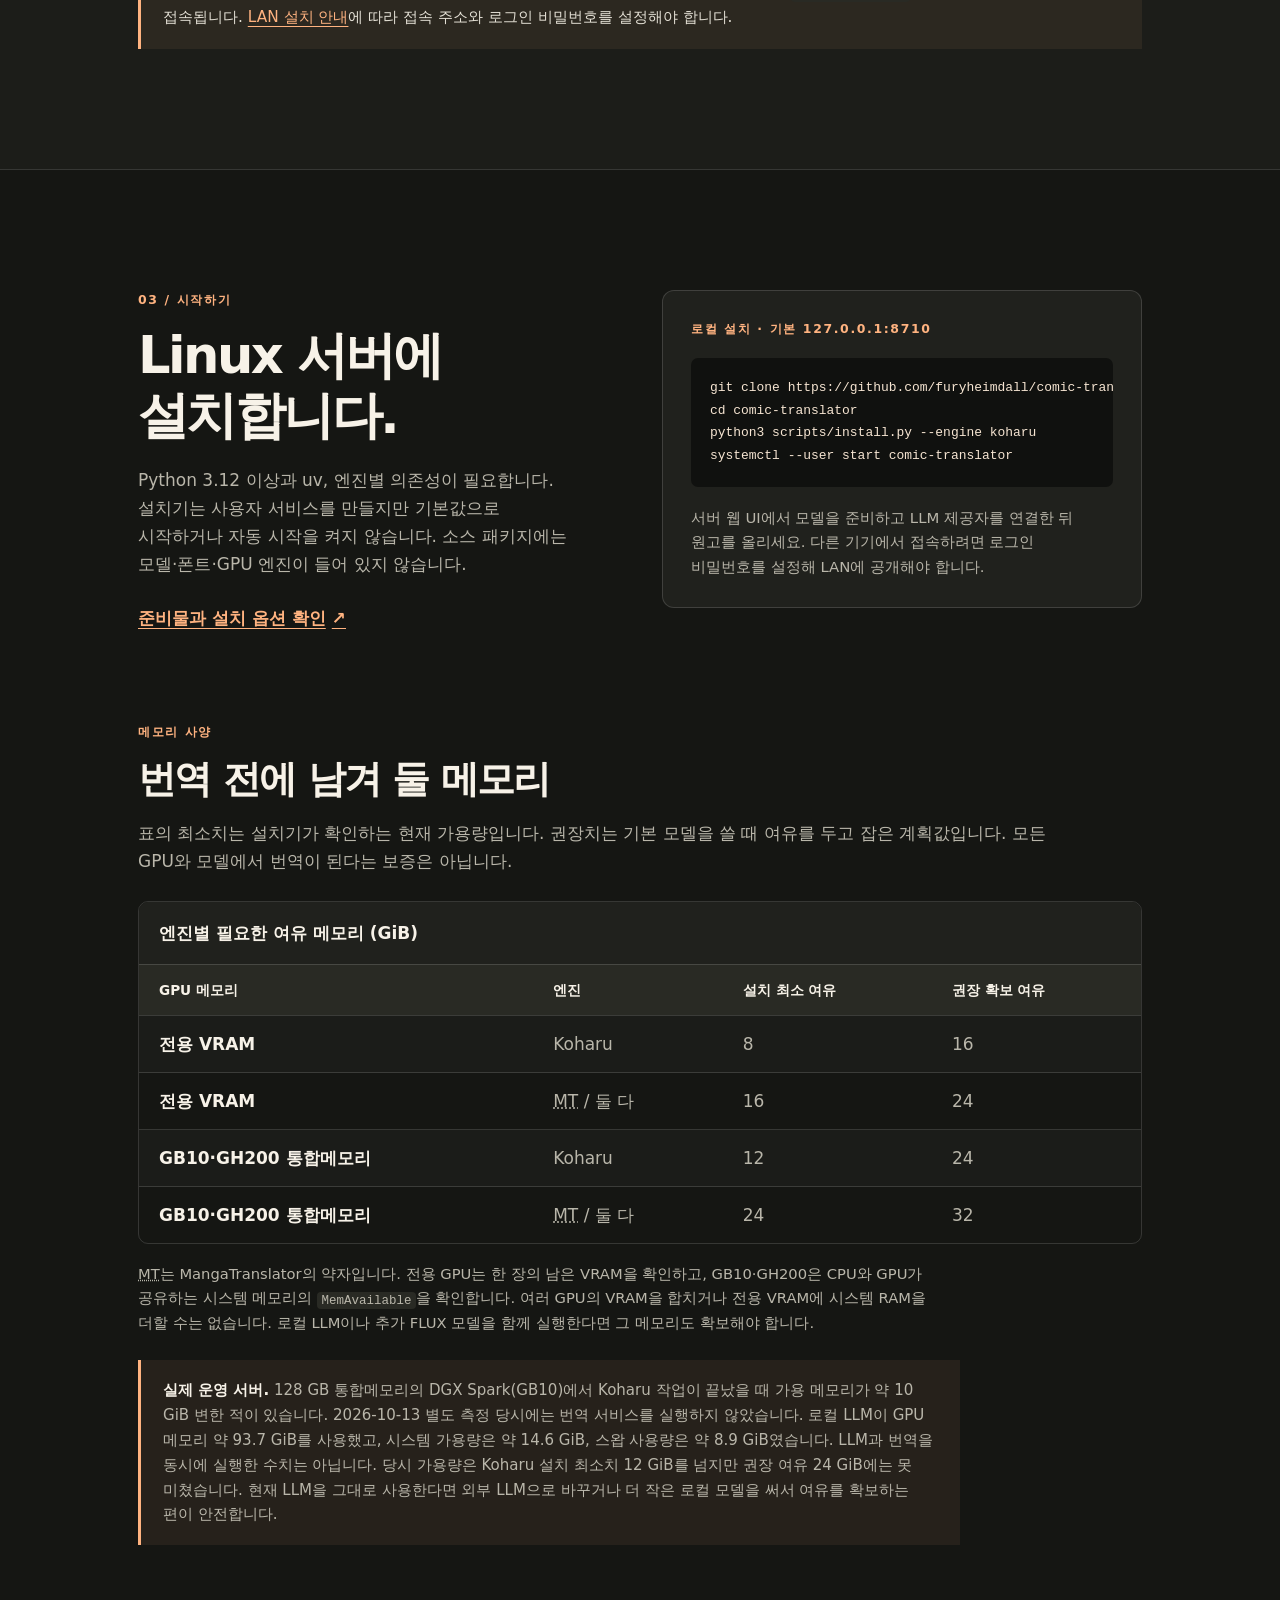
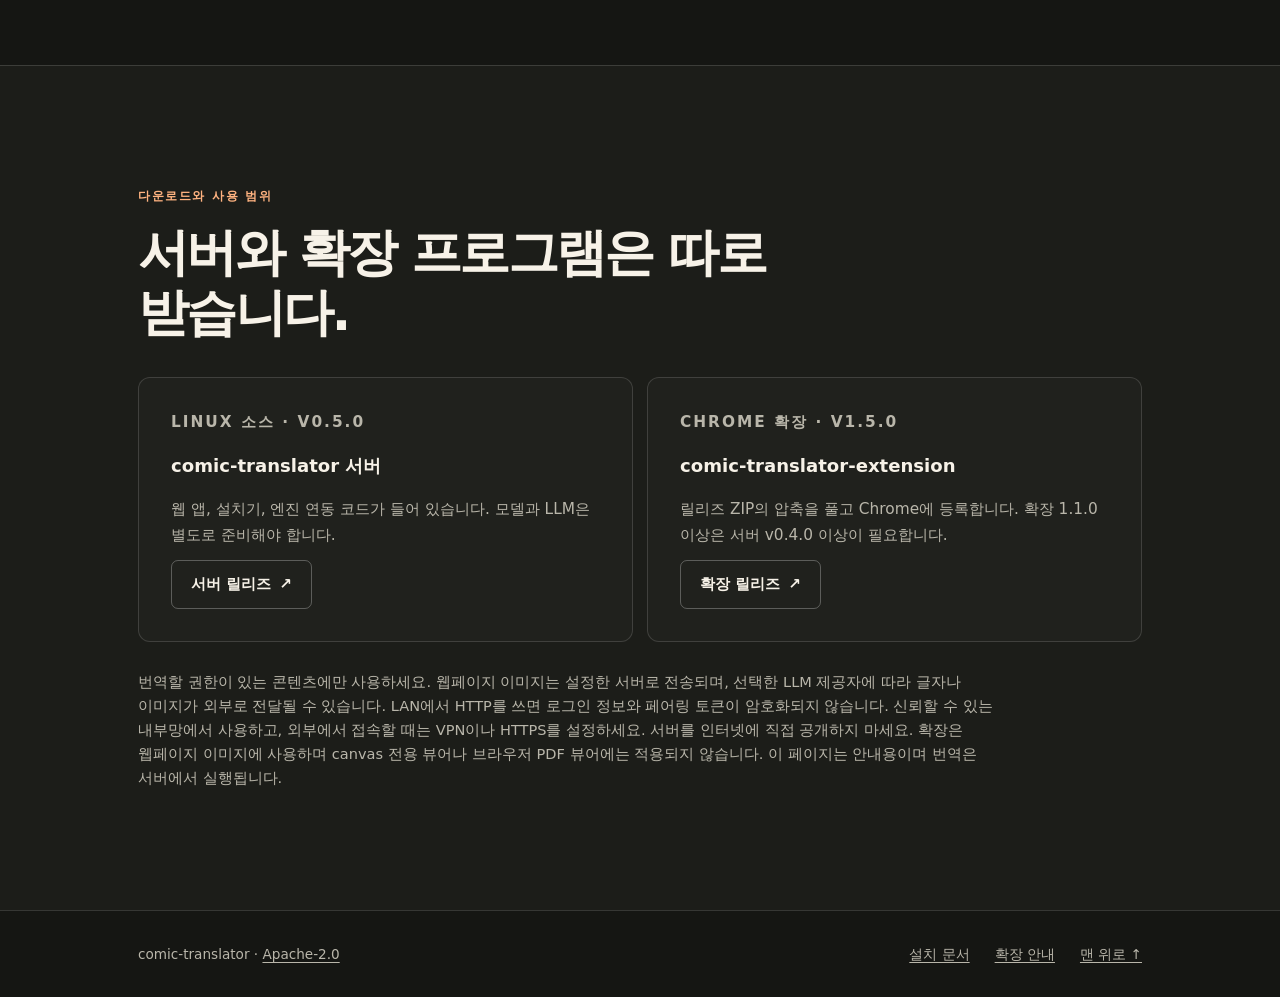
==== commit 3d8095c0: "docs: polish Korean product site copy" ====
--- a/site/index.html
+++ b/site/index.html
@@ -6,14 +6,14 @@
   <meta name="color-scheme" content="dark">
   <meta name="theme-color" content="#151613">
   <meta name="referrer" content="strict-origin-when-cross-origin">
-  <meta name="description" content="일본어 만화 원고를 한국어로 번역하고 다시 식자하는 개인용 서버. 파일 업로드와 comic-translator-extension을 통한 웹페이지 실시간 번역을 안내합니다.">
-  <title>comic-translator — 일본어 만화를 한국어로 번역하고 식자하기</title>
+  <meta name="description" content="만화 속 일본어 대사를 한국어로 옮기는 개인용 서버. 원고를 올려 번역본을 확인하거나 Chrome 확장으로 웹페이지의 만화 이미지를 번역할 수 있습니다.">
+  <title>comic-translator — 일본어 만화 번역</title>
   <link rel="canonical" href="https://furyheimdall.github.io/comic-translator/">
   <link rel="icon" href="assets/mark.svg" type="image/svg+xml">
   <link rel="stylesheet" href="assets/styles.css">
   <meta property="og:type" content="website">
-  <meta property="og:title" content="comic-translator — 일본어 만화를 한국어로 번역하고 식자하기">
-  <meta property="og:description" content="원고를 업로드해 원본과 결과를 비교하거나, 별도 Chrome 확장으로 웹페이지의 만화 이미지를 내 서버에서 번역합니다.">
+  <meta property="og:title" content="comic-translator — 일본어 만화 번역">
+  <meta property="og:description" content="원고의 일본어 대사를 한국어로 옮기고, Chrome 확장으로 웹페이지의 만화 이미지도 번역합니다.">
   <meta property="og:url" content="https://furyheimdall.github.io/comic-translator/">
   <meta property="og:locale" content="ko_KR">
 </head>
@@ -35,58 +35,58 @@
   <main id="main" tabindex="-1">
     <section class="hero container" aria-labelledby="hero-title">
       <div class="hero-copy">
-        <p class="eyebrow">내 서버에서 하는 만화 번역 <span class="version">서버 v0.5.0</span></p>
-        <h1 id="hero-title">일본어 만화를<br><em>한국어로 다시 식자합니다.</em></h1>
-        <p class="lead">원고를 업로드해 한 장씩 확인하거나, Chrome 확장으로 웹페이지에서 바로 읽을 수 있습니다. 서버가 일본어 글자를 찾아 지우고 대사를 번역한 뒤 한국어를 이미지에 조판합니다.</p>
+        <p class="eyebrow">내 서버에서 만화 번역 <span class="version">서버 v0.5.0</span></p>
+        <h1 id="hero-title">일본어 대사를<br><em>한국어로 옮깁니다.</em></h1>
+        <p class="lead">원고를 올리면 서버가 일본어 글자를 지우고 번역한 한국어를 이미지에 넣습니다. 웹에서 읽는 만화는 Chrome 확장 프로그램으로 현재 페이지에서 번역할 수 있습니다.</p>
         <div class="actions"><a class="button primary" href="#install">서버 설치하기</a><a class="button secondary" href="#extension">확장 프로그램 연동</a></div>
-        <p class="hero-note">Linux 소스 설치 · GPU 엔진과 모델은 별도 준비 · LLM 제공자 또는 실행 중인 로컬 LLM 필요 · <a href="#hardware">메모리 권장 사양</a></p>
+        <p class="hero-note">Linux 소스 설치입니다. GPU 엔진·모델과 LLM 제공자(또는 실행 중인 로컬 LLM)는 따로 준비해야 합니다. <a href="#hardware">메모리 권장 사양</a></p>
       </div>
       <figure class="comparison">
         <img src="assets/comparison.svg" width="940" height="430" alt="같은 만화 장면을 두 번 그린 개념도. 왼쪽 말풍선에는 일본어 대사 ‘先輩、まだいたんですか？’, 오른쪽 말풍선에는 그 대사의 한국어 번역 ‘선배, 아직 계셨어요?’가 들어 있다.">
-        <figcaption><span class="label">개념도</span> 같은 장면·같은 대사를 번역 전후로 표시했습니다. 실제 앱 스크린샷은 아니며, 자동 번역 결과는 원문과 대조해 확인하세요.</figcaption>
+        <figcaption><span class="label">개념도</span> 같은 장면·같은 대사를 기준으로 그렸습니다. 실제 앱 화면을 캡처한 이미지는 아닙니다.</figcaption>
       </figure>
     </section>
 
     <section class="section" id="files" aria-labelledby="files-title">
       <div class="container split">
-        <div class="section-heading"><p class="kicker">01 / 원고 업로드</p><h2 id="files-title">번역한 쪽을 원본 쪽과 비교하세요.</h2><p>이미지 여러 장, ZIP/CBZ, PDF를 업로드합니다. 서버가 작업을 차례로 처리하고 웹 화면에 진행 상태와 로그를 보여 줍니다. 비교 뷰어에서 원본과 번역본을 확인한 뒤 ZIP/CBZ로 내려받을 수 있습니다.</p><a class="text-link" href="https://github.com/furyheimdall/comic-translator#%EB%AA%A8%EB%8D%B8-%EC%A4%80%EB%B9%84llm-%EC%97%B0%EA%B2%B0%EC%B2%AB-%EB%B2%88%EC%97%AD">첫 번역 안내 읽기 <span aria-hidden="true">↗</span></a></div>
+        <div class="section-heading"><p class="kicker">01 / 원고 업로드</p><h2 id="files-title">원본과 번역본을 한 쪽씩 비교하세요.</h2><p>이미지 여러 장이나 ZIP/CBZ, PDF를 올릴 수 있습니다. 서버는 작업을 순서대로 처리하고, 웹 화면에서 진행 상황과 로그를 확인할 수 있습니다. 번역을 마치면 같은 쪽의 원본과 결과를 비교한 뒤 ZIP/CBZ로 내려받으세요.</p><a class="text-link" href="https://github.com/furyheimdall/comic-translator#%EB%AA%A8%EB%8D%B8-%EC%A4%80%EB%B9%84llm-%EC%97%B0%EA%B2%B0%EC%B2%AB-%EB%B2%88%EC%97%AD">첫 번역 안내 읽기 <span aria-hidden="true">↗</span></a></div>
         <div class="feature-stack">
-          <article class="feature"><span class="feature-number">01</span><div><h3>같은 쪽에서 원본과 결과 비교</h3><p>대사와 글자 크기를 확인하고 필요한 부분을 검토합니다. 작은 글씨나 효과음 일부는 인식되지 않을 수 있습니다.</p></div></article>
-          <article class="feature"><span class="feature-number">02</span><div><h3>엔진과 번역 제공자 선택</h3><p>파일 작업에는 Koharu 또는 MangaTranslator를 사용합니다. LLM은 로컬 OpenAI 호환 서버나 지원하는 외부 제공자에 연결합니다.</p></div></article>
-          <article class="feature"><span class="feature-number">03</span><div><h3>필요한 쪽만 다시 처리</h3><p>실패·미완료 쪽을 재시도하거나, 같은 엔진 옵션의 전처리 결과를 재사용해 다른 LLM으로 다시 번역합니다.</p></div></article>
+          <article class="feature"><span class="feature-number">01</span><div><h3>원본과 번역본 비교</h3><p>같은 쪽의 대사와 글자 크기를 대조할 수 있습니다. 작은 글씨나 효과음은 번역되지 않을 수 있으니 결과를 확인하세요.</p></div></article>
+          <article class="feature"><span class="feature-number">02</span><div><h3>번역 엔진과 LLM 선택</h3><p>파일 번역에는 Koharu와 MangaTranslator 중 하나를 선택합니다. LLM은 별도로 실행 중인 로컬 OpenAI 호환 서버나 지원하는 외부 제공자에 연결합니다.</p></div></article>
+          <article class="feature"><span class="feature-number">03</span><div><h3>필요한 쪽만 다시 번역</h3><p>실패하거나 끝나지 않은 쪽만 다시 처리할 수 있습니다. 엔진과 옵션이 같다면 저장된 전처리 결과를 이용해 다른 LLM으로 재번역할 수도 있습니다.</p></div></article>
         </div>
       </div>
     </section>
 
     <section class="section section-tint" id="extension" aria-labelledby="extension-title">
       <div class="container">
-        <div class="section-heading wide"><p class="kicker">02 / 웹페이지에서 읽기</p><h2 id="extension-title">확장 프로그램을 내 서버에 연결합니다.</h2><p>별도 저장소의 <a href="https://github.com/furyheimdall/comic-translator-extension">comic-translator-extension</a>이 웹페이지의 이미지 파일을 서버로 보내고, 돌아온 번역 PNG를 그 자리에 표시합니다. 실시간 번역은 Koharu 엔진을 사용합니다.</p></div>
+        <div class="section-heading wide"><p class="kicker">02 / 웹페이지에서 읽기</p><h2 id="extension-title">웹페이지의 만화도 번역합니다.</h2><p>별도 저장소의 <a href="https://github.com/furyheimdall/comic-translator-extension">comic-translator-extension</a>을 설치하면 웹페이지의 만화 이미지를 내 서버로 보내고, 받은 번역 PNG를 원본 자리에 표시합니다. 실시간 번역에는 Koharu 엔진을 사용합니다.</p></div>
         <ol class="steps">
-          <li><h3>서버 준비</h3><p><a href="#install">서버를 설치</a>하고 웹 UI의 <strong>모델 준비</strong>에서 Koharu 모델을 준비합니다. <strong>LLM 제공자</strong>도 연결합니다.</p></li>
-          <li><h3>Chrome 확장 설치</h3><p><a href="https://github.com/furyheimdall/comic-translator-extension/releases">확장 프로그램 릴리즈 ZIP</a>을 받아 압축을 풉니다. Chrome 120 이상에서 <code>chrome://extensions</code> → 개발자 모드 → <strong>압축해제된 확장 프로그램 로드</strong>로 폴더를 선택합니다.</p></li>
-          <li><h3>6자리 코드로 페어링</h3><p>확장 팝업의 <strong>설정 열기</strong>에서 <strong>서버 주소</strong>를 입력하고 <strong>페어링 요청</strong>을 누릅니다. 서버 웹 UI의 <strong>확장 프로그램 → 연결 요청</strong>에서 코드를 대조하고 5분 안에 <strong>승인</strong>합니다. 비밀번호 없는 로컬 서버는 페어링 대신 연결 테스트만 하면 됩니다.</p></li>
-          <li><h3>번역 설정 저장</h3><p>확장 설정에서 연결된 제공자와 모델, 지원하는 추론 수준을 선택하고 <strong>설정 저장</strong>을 누릅니다. 목록은 서버가 제공합니다.</p></li>
-          <li><h3>원하는 이미지 번역</h3><p>이미지에서 오른쪽 클릭 → <strong>이 이미지 번역</strong>을 선택하거나 팝업의 <strong>이 사이트 번역</strong>을 켭니다. 팝업의 <strong>원본 보기 / 번역 보기</strong>로 화면 표시를 바꿀 수 있습니다.</p></li>
+          <li><h3>서버 준비</h3><p><a href="#install">서버를 설치</a>하고 웹 UI의 <strong>모델 준비</strong>에서 Koharu 모델을 준비하세요. <strong>LLM 제공자</strong>도 연결해야 합니다.</p></li>
+          <li><h3>Chrome 확장 설치</h3><p><a href="https://github.com/furyheimdall/comic-translator-extension/releases">확장 프로그램 릴리즈 ZIP</a>의 압축을 풉니다. Chrome 120 이상에서 <code>chrome://extensions</code> → 개발자 모드 → <strong>압축해제된 확장 프로그램 로드</strong>를 눌러 폴더를 선택하세요.</p></li>
+          <li><h3>6자리 코드로 페어링</h3><p>확장 팝업의 <strong>설정 열기</strong>에서 <strong>서버 주소</strong>를 입력하고 <strong>페어링 요청</strong>을 누릅니다. 서버 웹 UI의 <strong>확장 프로그램 → 연결 요청</strong>에서 코드를 대조한 뒤 5분 안에 <strong>승인</strong>하세요. 비밀번호 없는 로컬 서버는 페어링 대신 연결 테스트만 하면 됩니다.</p></li>
+          <li><h3>번역 설정 저장</h3><p>서버가 제공하는 목록에서 번역 제공자·모델·추론 수준을 고르고 <strong>설정 저장</strong>을 누릅니다. 지원하지 않는 추론 수준은 목록에 표시되지 않습니다.</p></li>
+          <li><h3>원하는 이미지 번역</h3><p>한 장만 번역하려면 이미지에서 오른쪽 클릭 → <strong>이 이미지 번역</strong>을 선택하세요. 지금 보는 사이트를 번역하려면 팝업의 <strong>이 사이트 번역</strong>을 켭니다. <strong>원본 보기 / 번역 보기</strong>로 화면 표시를 바꿀 수 있습니다.</p></li>
         </ol>
-        <p class="callout">다른 컴퓨터의 서버에 연결할 때는 그 컴퓨터의 LAN IP와 실제 포트를 입력하세요. 기본 설치 주소 <code>127.0.0.1:8710</code>은 서버 컴퓨터에서만 접속됩니다. <a href="https://github.com/furyheimdall/comic-translator#%EC%84%A4%EC%B9%98-%ED%8C%8C%EB%9D%BC%EB%AF%B8%ED%84%B0">LAN 설치 안내</a>에 따라 바인딩 주소와 로그인 비밀번호를 설정해야 합니다.</p>
+        <p class="callout">서버가 다른 컴퓨터에 있다면 그 컴퓨터의 LAN IP와 실제 포트를 입력하세요. 기본 설치 주소 <code>127.0.0.1:8710</code>은 서버 컴퓨터에서만 접속됩니다. <a href="https://github.com/furyheimdall/comic-translator#%EC%84%A4%EC%B9%98-%ED%8C%8C%EB%9D%BC%EB%AF%B8%ED%84%B0">LAN 설치 안내</a>에 따라 접속 주소와 로그인 비밀번호를 설정해야 합니다.</p>
       </div>
     </section>
 
     <section class="section" id="install" aria-labelledby="install-title">
       <div class="container split">
-        <div class="section-heading"><p class="kicker">03 / 시작하기</p><h2 id="install-title">Linux 서버에 설치합니다.</h2><p>Python 3.12 이상, uv, 엔진별 의존성을 먼저 준비해야 합니다. 설치기는 사용자 서비스를 만들지만 기본값으로 시작하거나 자동 시작을 켜지 않습니다. 소스 패키지에는 모델·폰트·GPU 엔진이 들어 있지 않습니다.</p><a class="text-link" href="https://github.com/furyheimdall/comic-translator#%EC%A7%80%EC%9B%90-%ED%99%98%EA%B2%BD%EA%B3%BC-%EC%A4%80%EB%B9%84%EB%AC%BC">준비물과 설치 옵션 확인 <span aria-hidden="true">↗</span></a></div>
+        <div class="section-heading"><p class="kicker">03 / 시작하기</p><h2 id="install-title">Linux 서버에 설치합니다.</h2><p>Python 3.12 이상과 uv, 엔진별 의존성이 필요합니다. 설치기는 사용자 서비스를 만들지만 기본값으로 시작하거나 자동 시작을 켜지 않습니다. 소스 패키지에는 모델·폰트·GPU 엔진이 들어 있지 않습니다.</p><a class="text-link" href="https://github.com/furyheimdall/comic-translator#%EC%A7%80%EC%9B%90-%ED%99%98%EA%B2%BD%EA%B3%BC-%EC%A4%80%EB%B9%84%EB%AC%BC">준비물과 설치 옵션 확인 <span aria-hidden="true">↗</span></a></div>
         <div class="install-panel"><p class="panel-label">로컬 설치 · 기본 127.0.0.1:8710</p><pre><code>git clone https://github.com/furyheimdall/comic-translator.git
 cd comic-translator
 python3 scripts/install.py --engine koharu
-systemctl --user start comic-translator</code></pre><p>서버 웹 UI에서 사용할 모델을 준비하고 LLM 제공자를 연결한 뒤 원고를 올리세요. 다른 기기에서 접속하려면 로그인 비밀번호가 필요한 LAN 설치 방법을 따르세요.</p></div>
+systemctl --user start comic-translator</code></pre><p>서버 웹 UI에서 모델을 준비하고 LLM 제공자를 연결한 뒤 원고를 올리세요. 다른 기기에서 접속하려면 로그인 비밀번호를 설정해 LAN에 공개해야 합니다.</p></div>
       </div>
       <div class="container hardware" id="hardware" aria-labelledby="hardware-title">
         <p class="kicker">메모리 사양</p>
-        <h3 id="hardware-title">설치 최소치와 작업 여유를 따로 보세요.</h3>
-        <p>설치기는 설치 직전의 <strong>가용 메모리</strong>를 검사합니다. 권장치는 기본 모델 작업에 여유를 두기 위한 계획값으로, 모든 GPU와 모델에서 번역이 성공한다는 실측 보증은 아닙니다.</p>
+        <h3 id="hardware-title">번역 전에 남겨 둘 메모리</h3>
+        <p>표의 최소치는 설치기가 확인하는 현재 가용량입니다. 권장치는 기본 모델을 쓸 때 여유를 두고 잡은 계획값입니다. 모든 GPU와 모델에서 번역이 된다는 보증은 아닙니다.</p>
         <div class="table-scroll">
           <table class="spec-table">
-            <caption>엔진별 현재 가용 메모리 기준 (GiB)</caption>
+            <caption>엔진별 필요한 여유 메모리 (GiB)</caption>
             <thead><tr><th scope="col">GPU 메모리</th><th scope="col">엔진</th><th scope="col">설치 최소 여유</th><th scope="col">권장 확보 여유</th></tr></thead>
             <tbody>
               <tr><th scope="row">전용 VRAM</th><td>Koharu</td><td>8</td><td>16</td></tr>
@@ -96,19 +96,19 @@
             </tbody>
           </table>
         </div>
-        <p class="hardware-note"><abbr title="MangaTranslator">MT</abbr>는 MangaTranslator입니다. 전용 VRAM은 <em>GPU 한 장</em>의 여유량이며, 통합메모리는 CPU·GPU가 공유하는 시스템의 <code>MemAvailable</code>입니다. 여러 전용 GPU의 VRAM을 합산하거나 전용 VRAM에 시스템 RAM을 더하지 않습니다. 로컬 LLM이나 추가 FLUX 모델을 함께 쓰면 그 모델의 사용량도 별도로 확보해야 합니다.</p>
-        <p class="hardware-measured"><strong>실제 운영 서버.</strong> 확인된 번역 장비는 128 GB 통합메모리의 DGX Spark(GB10)입니다. 완료된 Koharu 작업에서 가용 메모리 약 10 GiB 변동이 관찰됐습니다. 2026-10-13에는 번역 서비스를 실행하지 않은 상태에서 로컬 LLM이 GPU 메모리 약 93.7 GiB를 사용했고 시스템 가용량은 약 14.6 GiB, 스왑 사용량은 약 8.9 GiB였습니다. 이 수치는 LLM과 번역을 동시에 실행한 사용량이 아닙니다. 현재 LLM을 그대로 둔다면 Koharu의 설치 최소치 12 GiB는 넘지만 권장 여유 24 GiB에는 못 미치므로, 외부 LLM이나 더 작은 로컬 모델로 여유를 확보하는 편이 안전합니다.</p>
+        <p class="hardware-note"><abbr title="MangaTranslator">MT</abbr>는 MangaTranslator의 약자입니다. 전용 GPU는 한 장의 남은 VRAM을 확인하고, GB10·GH200은 CPU와 GPU가 공유하는 시스템 메모리의 <code>MemAvailable</code>을 확인합니다. 여러 GPU의 VRAM을 합치거나 전용 VRAM에 시스템 RAM을 더할 수는 없습니다. 로컬 LLM이나 추가 FLUX 모델을 함께 실행한다면 그 메모리도 확보해야 합니다.</p>
+        <p class="hardware-measured"><strong>실제 운영 서버.</strong> 128 GB 통합메모리의 DGX Spark(GB10)에서 Koharu 작업이 끝났을 때 가용 메모리가 약 10 GiB 변한 적이 있습니다. 2026-10-13 별도 측정 당시에는 번역 서비스를 실행하지 않았습니다. 로컬 LLM이 GPU 메모리 약 93.7 GiB를 사용했고, 시스템 가용량은 약 14.6 GiB, 스왑 사용량은 약 8.9 GiB였습니다. LLM과 번역을 동시에 실행한 수치는 아닙니다. 당시 가용량은 Koharu 설치 최소치 12 GiB를 넘지만 권장 여유 24 GiB에는 못 미쳤습니다. 현재 LLM을 그대로 사용한다면 외부 LLM으로 바꾸거나 더 작은 로컬 모델을 써서 여유를 확보하는 편이 안전합니다.</p>
       </div>
     </section>
 
     <section class="section section-tint" id="downloads" aria-labelledby="downloads-title">
       <div class="container">
-        <div class="section-heading wide"><p class="kicker">다운로드와 사용 범위</p><h2 id="downloads-title">서버와 확장을 따로 설치합니다.</h2></div>
+        <div class="section-heading wide"><p class="kicker">다운로드와 사용 범위</p><h2 id="downloads-title">서버와 확장 프로그램은 따로 받습니다.</h2></div>
         <div class="download-grid">
-          <article class="download-card"><p class="card-type">Linux 소스 · v0.5.0</p><h3>comic-translator 서버</h3><p>웹 앱, 설치기, 엔진 연동 코드가 들어 있습니다. 모델과 사용할 LLM은 별도로 준비합니다.</p><a class="button secondary" href="https://github.com/furyheimdall/comic-translator/releases">서버 릴리즈 <span aria-hidden="true">↗</span></a></article>
-          <article class="download-card"><p class="card-type">Chrome 확장 · v1.5.0</p><h3>comic-translator-extension</h3><p>릴리즈 ZIP을 압축해제된 확장으로 로드합니다. 확장 1.1.0 이상은 서버 v0.4.0 이상이 필요합니다.</p><a class="button secondary" href="https://github.com/furyheimdall/comic-translator-extension/releases">확장 릴리즈 <span aria-hidden="true">↗</span></a></article>
+          <article class="download-card"><p class="card-type">Linux 소스 · v0.5.0</p><h3>comic-translator 서버</h3><p>웹 앱, 설치기, 엔진 연동 코드가 들어 있습니다. 모델과 LLM은 별도로 준비해야 합니다.</p><a class="button secondary" href="https://github.com/furyheimdall/comic-translator/releases">서버 릴리즈 <span aria-hidden="true">↗</span></a></article>
+          <article class="download-card"><p class="card-type">Chrome 확장 · v1.5.0</p><h3>comic-translator-extension</h3><p>릴리즈 ZIP의 압축을 풀고 Chrome에 등록합니다. 확장 1.1.0 이상은 서버 v0.4.0 이상이 필요합니다.</p><a class="button secondary" href="https://github.com/furyheimdall/comic-translator-extension/releases">확장 릴리즈 <span aria-hidden="true">↗</span></a></article>
         </div>
-        <p class="fine-print">번역 권한이 있는 콘텐츠에만 사용하세요. 웹페이지 이미지는 사용자가 설정한 서버로 전송되며, 선택한 LLM 제공자에 따라 글자나 이미지가 외부로 전송될 수 있습니다. LAN의 HTTP는 로그인 정보와 페어링 토큰을 암호화하지 않으므로 신뢰할 수 있는 내부망·VPN·HTTPS를 사용하고 서버를 인터넷에 직접 공개하지 마세요. 확장은 웹페이지 이미지용이며 canvas 전용 뷰어나 브라우저 PDF 뷰어는 처리하지 않습니다. 이 소개 페이지에서는 번역이 실행되지 않습니다.</p>
+        <p class="fine-print">번역할 권한이 있는 콘텐츠에만 사용하세요. 웹페이지 이미지는 설정한 서버로 전송되며, 선택한 LLM 제공자에 따라 글자나 이미지가 외부로 전달될 수 있습니다. LAN에서 HTTP를 쓰면 로그인 정보와 페어링 토큰이 암호화되지 않습니다. 신뢰할 수 있는 내부망에서 사용하고, 외부에서 접속할 때는 VPN이나 HTTPS를 설정하세요. 서버를 인터넷에 직접 공개하지 마세요. 확장은 웹페이지 이미지에 사용하며 canvas 전용 뷰어나 브라우저 PDF 뷰어에는 적용되지 않습니다. 이 페이지는 안내용이며 번역은 서버에서 실행됩니다.</p>
       </div>
     </section>
   </main>
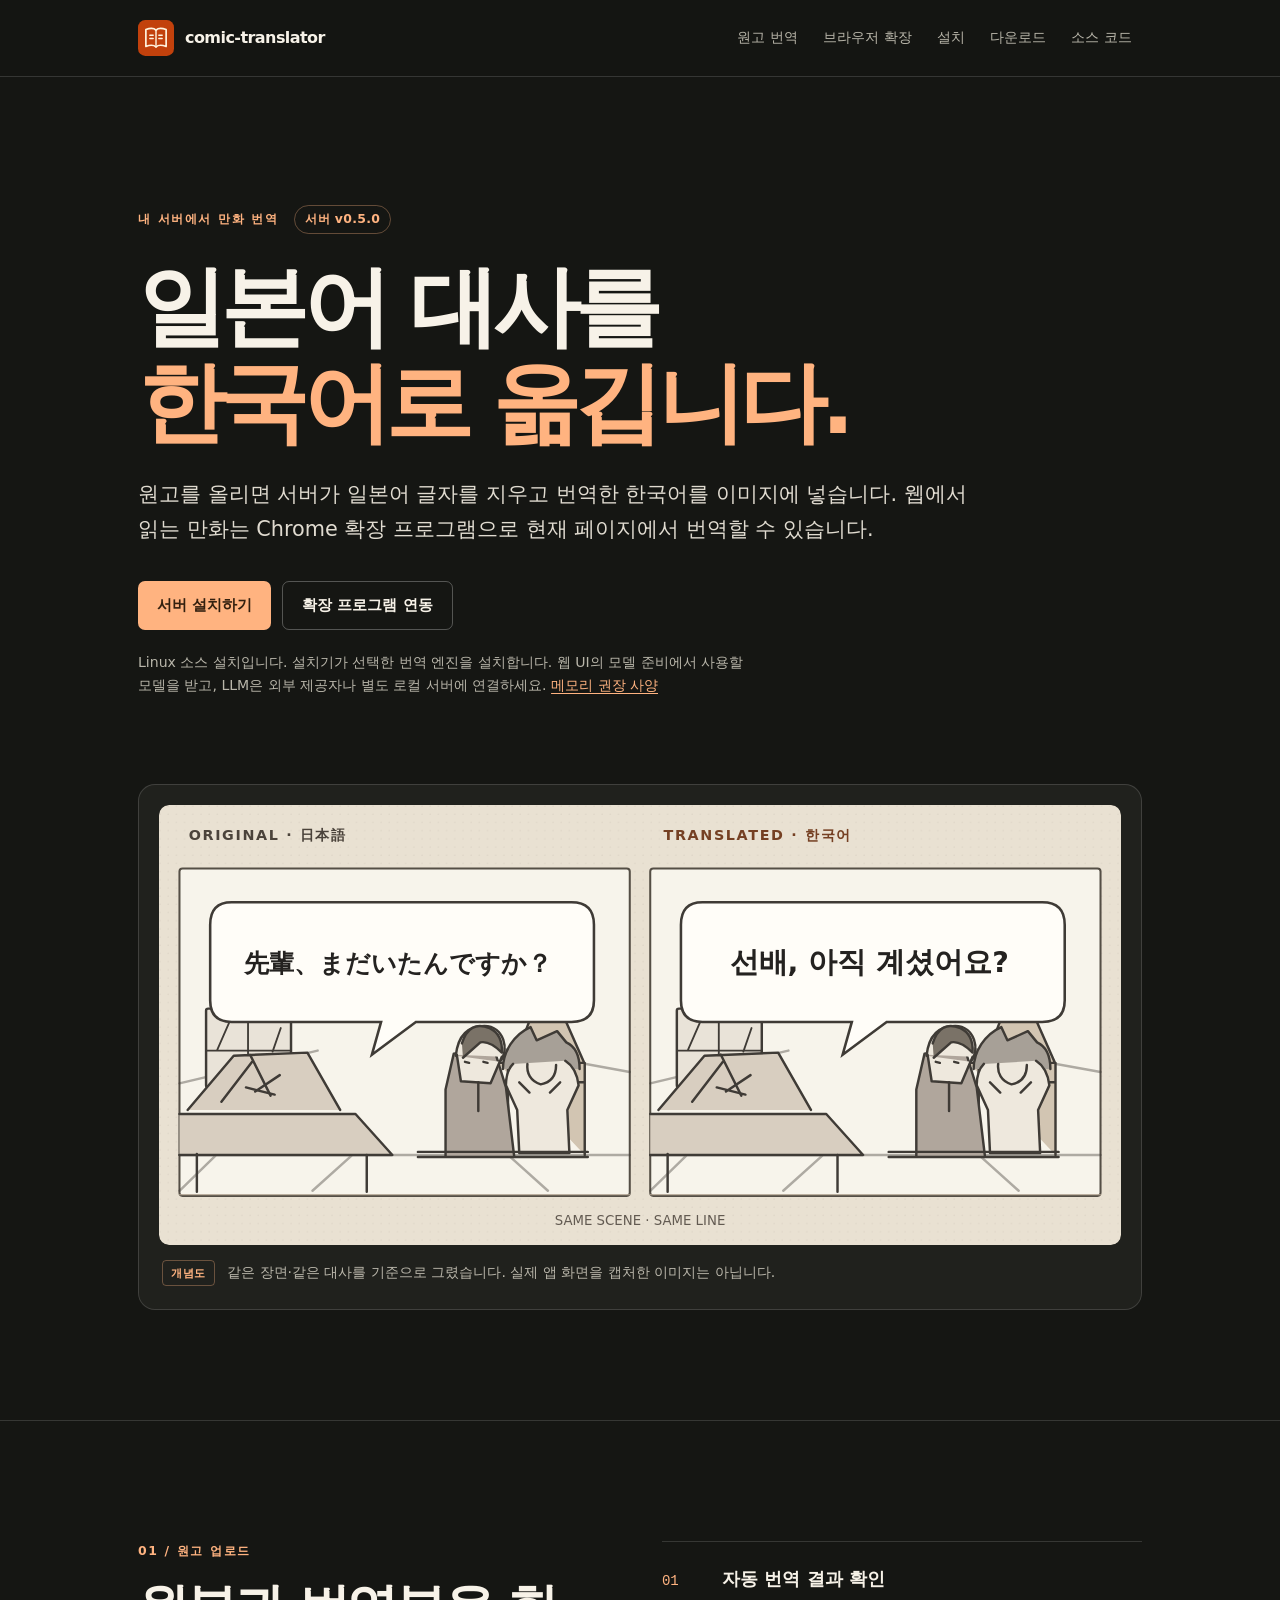
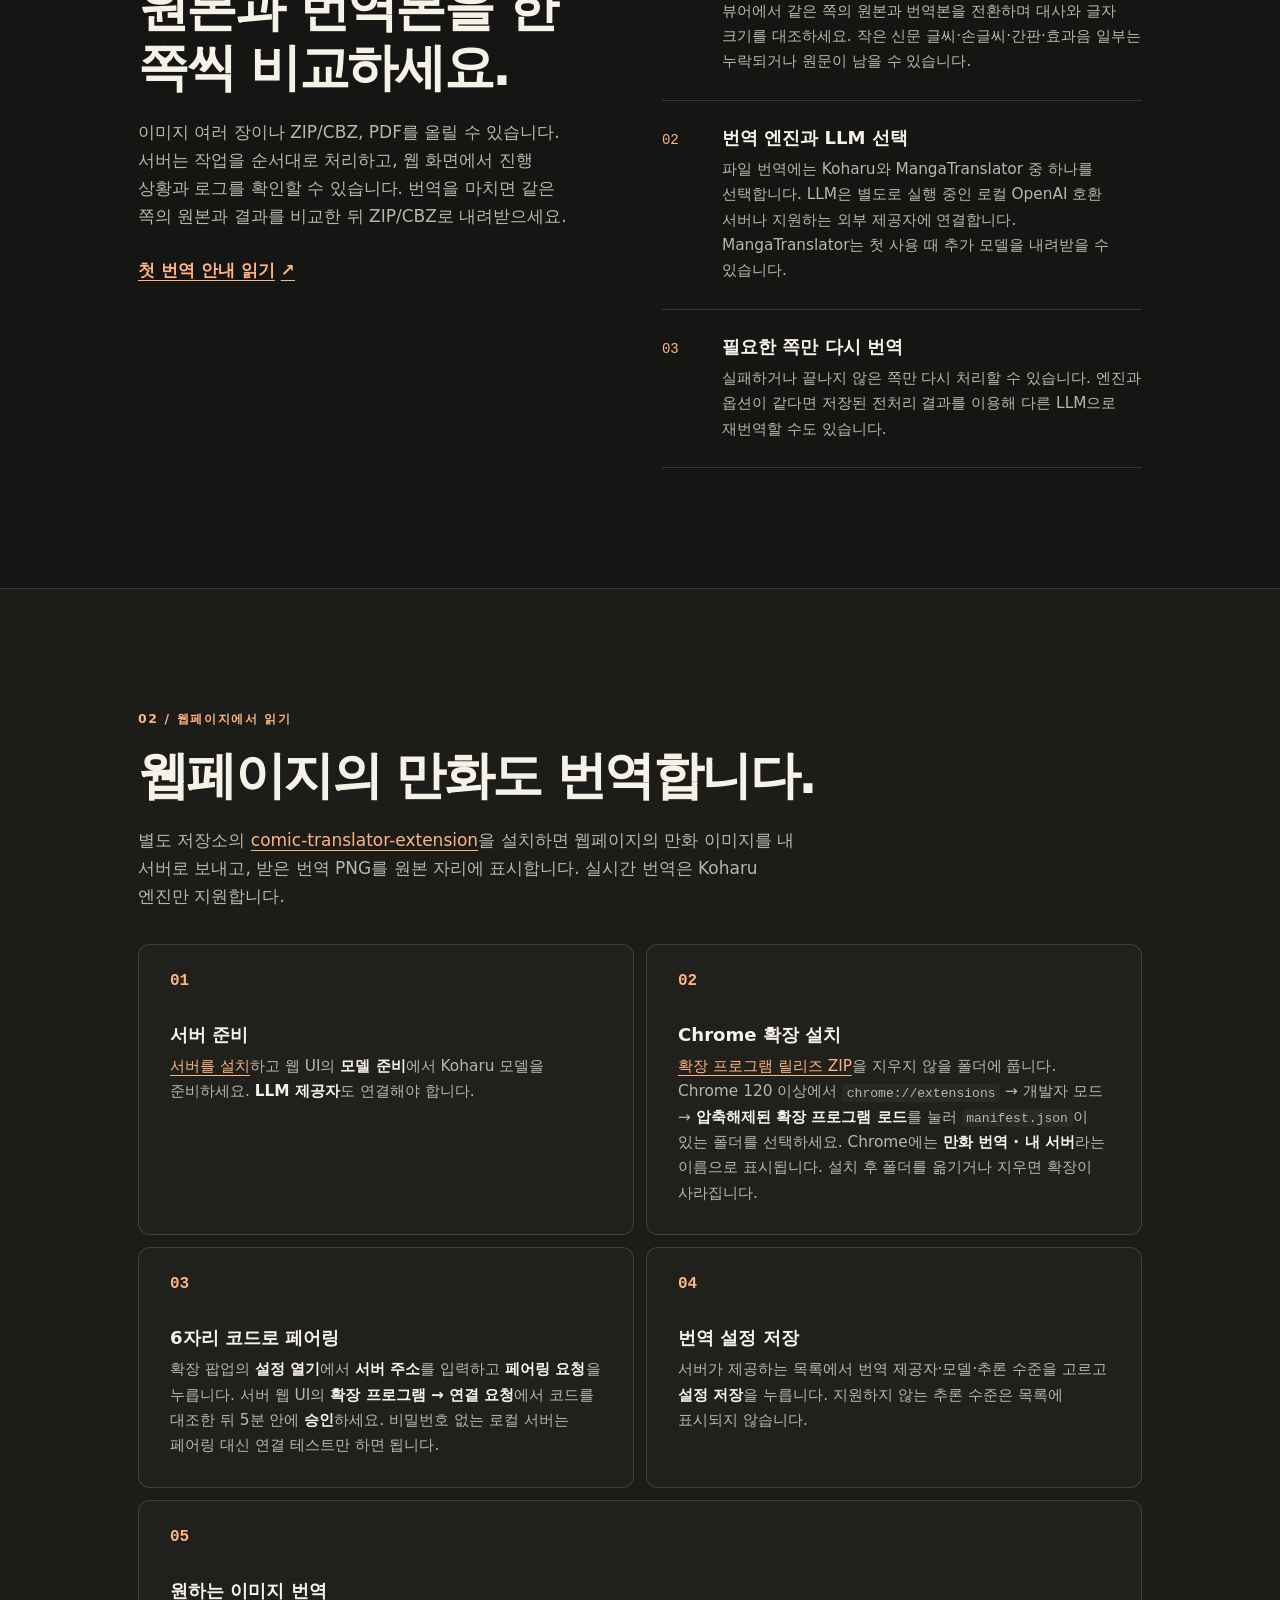
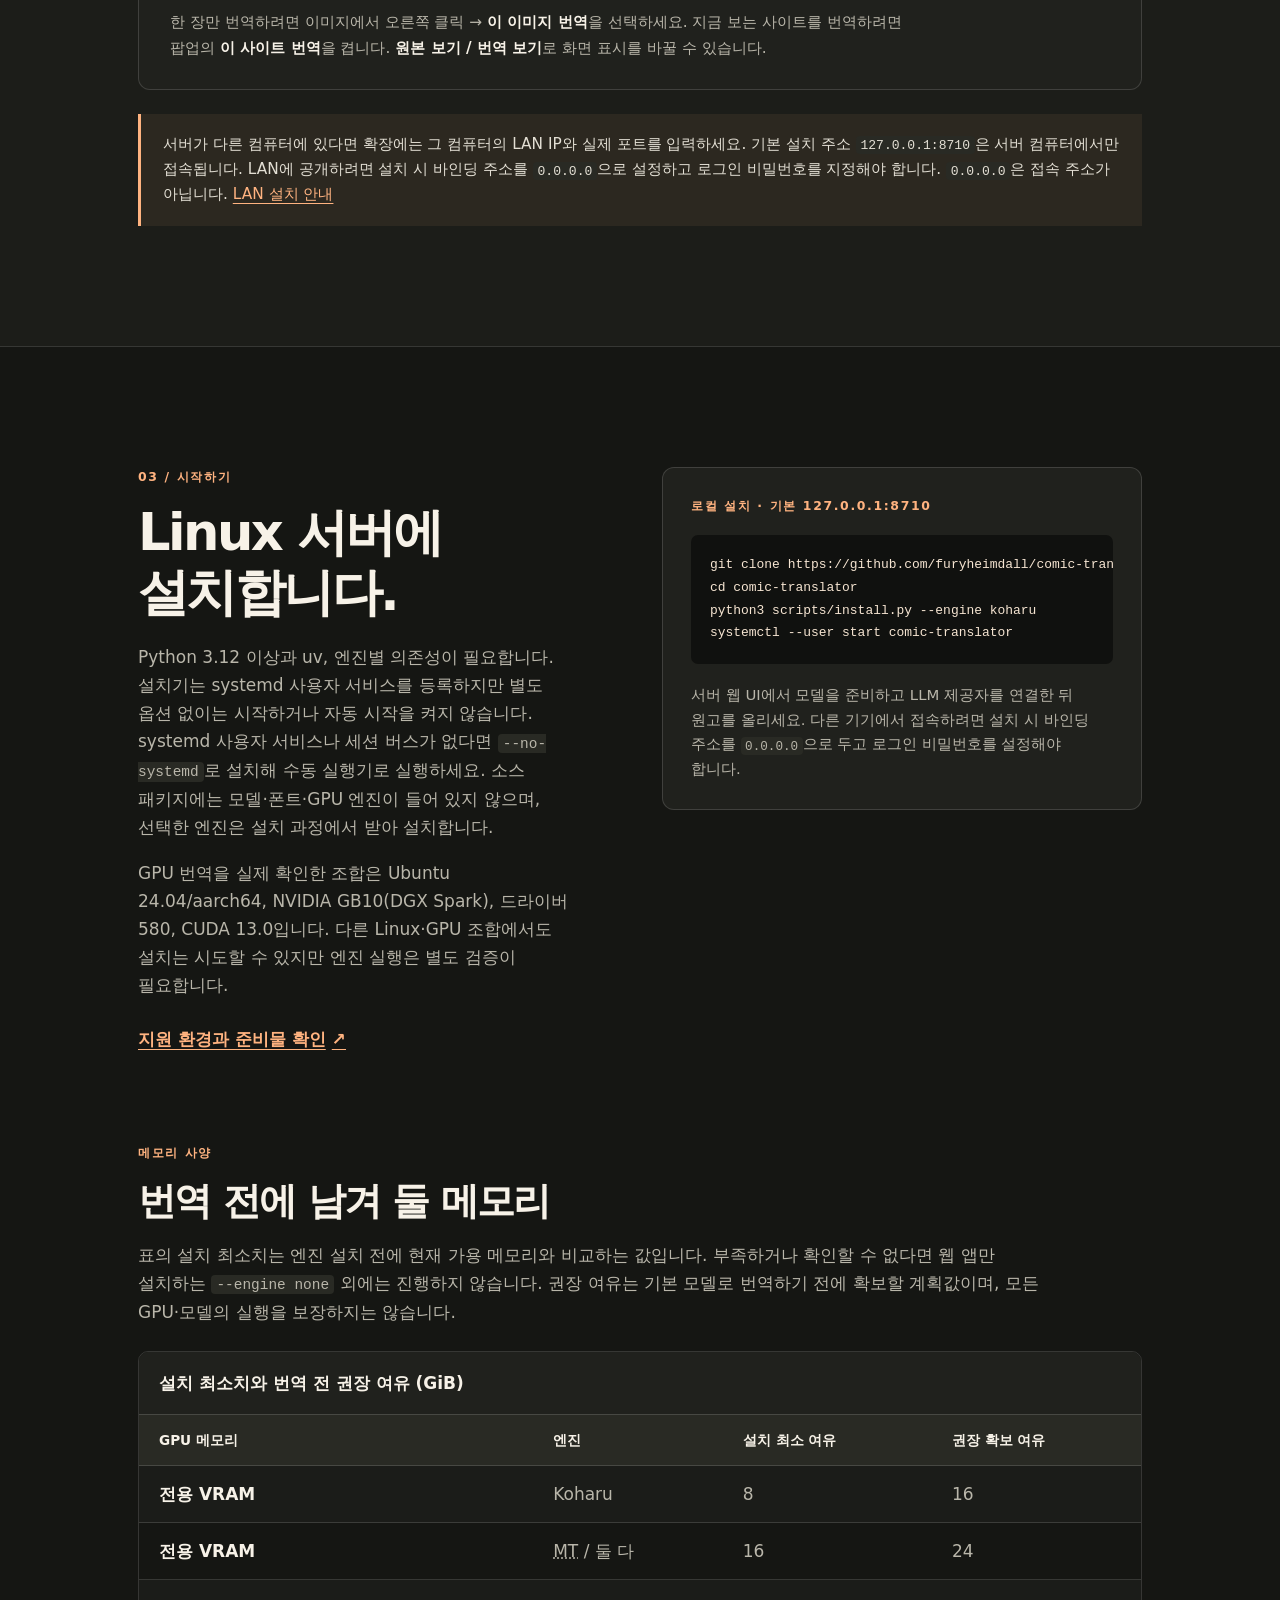
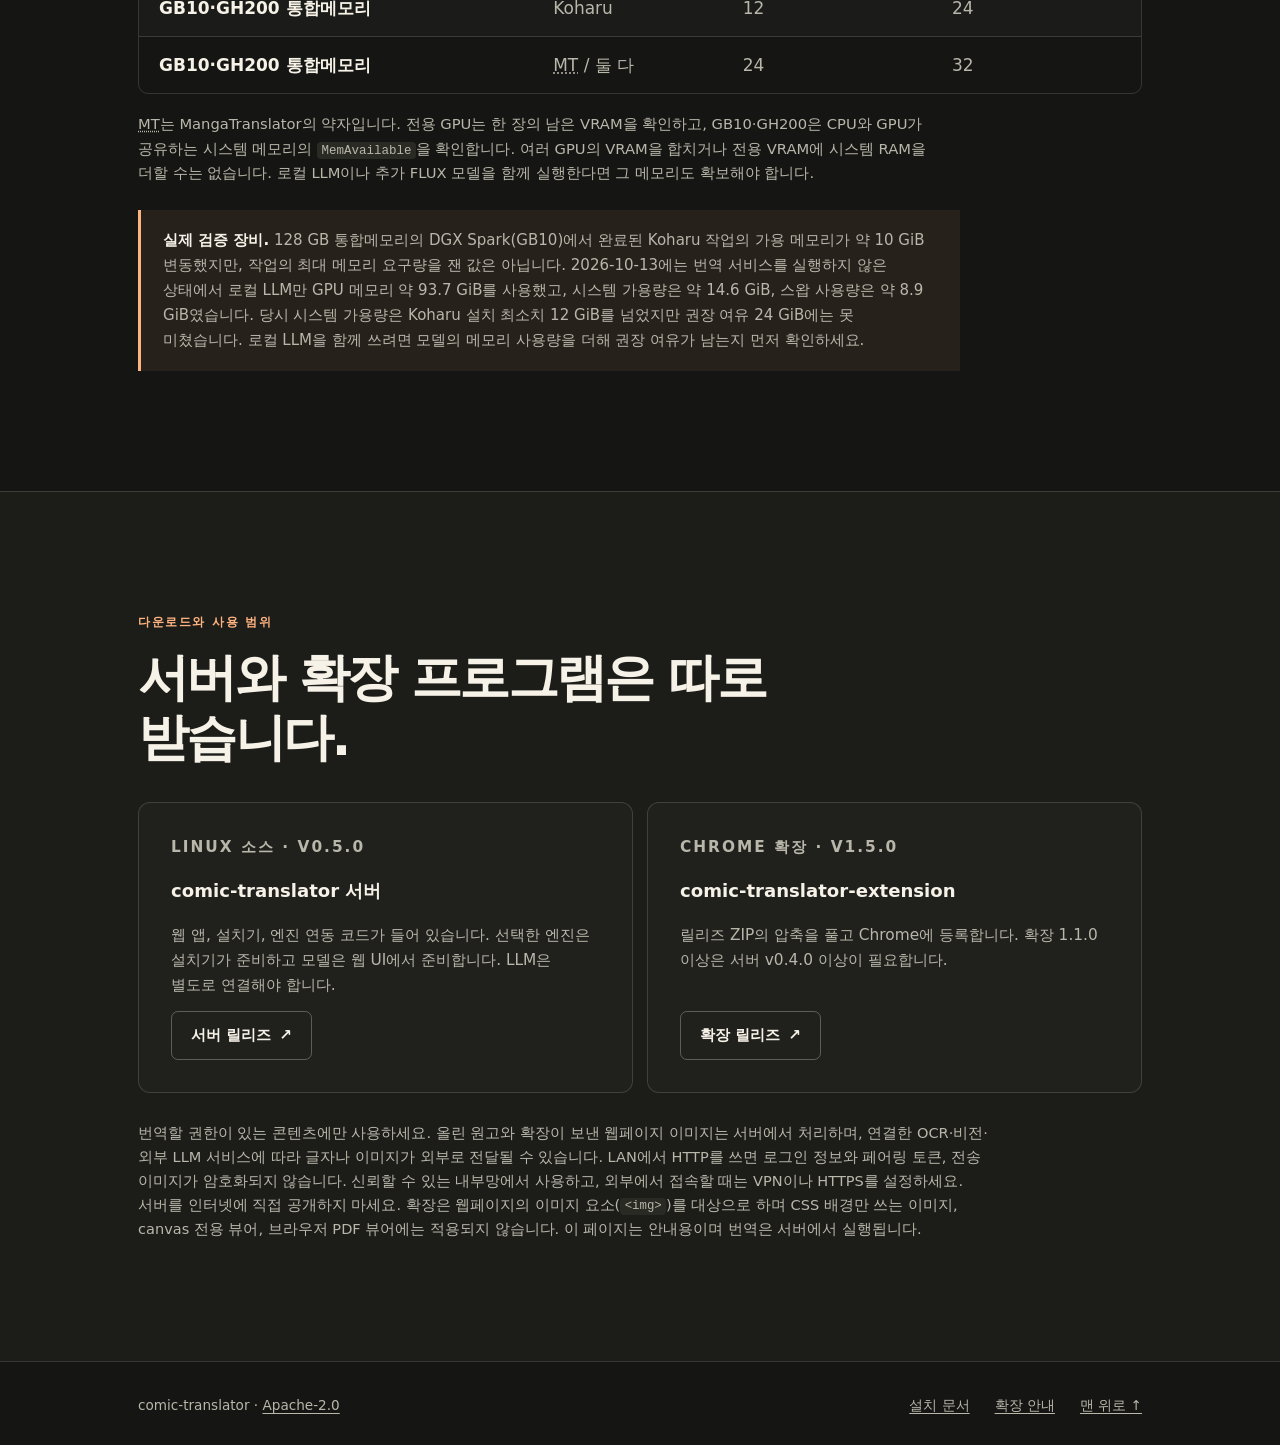
==== commit 2e057864: "docs: reconcile site copy with server and extension behavior" ====
--- a/site/index.html
+++ b/site/index.html
@@ -13,7 +13,7 @@
   <link rel="stylesheet" href="assets/styles.css">
   <meta property="og:type" content="website">
   <meta property="og:title" content="comic-translator — 일본어 만화 번역">
-  <meta property="og:description" content="원고의 일본어 대사를 한국어로 옮기고, Chrome 확장으로 웹페이지의 만화 이미지도 번역합니다.">
+  <meta property="og:description" content="내 서버에서 원고의 일본어 대사를 한국어로 옮기고, Chrome 확장으로 웹페이지의 만화 이미지도 번역합니다.">
   <meta property="og:url" content="https://furyheimdall.github.io/comic-translator/">
   <meta property="og:locale" content="ko_KR">
 </head>
@@ -39,7 +39,7 @@
         <h1 id="hero-title">일본어 대사를<br><em>한국어로 옮깁니다.</em></h1>
         <p class="lead">원고를 올리면 서버가 일본어 글자를 지우고 번역한 한국어를 이미지에 넣습니다. 웹에서 읽는 만화는 Chrome 확장 프로그램으로 현재 페이지에서 번역할 수 있습니다.</p>
         <div class="actions"><a class="button primary" href="#install">서버 설치하기</a><a class="button secondary" href="#extension">확장 프로그램 연동</a></div>
-        <p class="hero-note">Linux 소스 설치입니다. GPU 엔진·모델과 LLM 제공자(또는 실행 중인 로컬 LLM)는 따로 준비해야 합니다. <a href="#hardware">메모리 권장 사양</a></p>
+        <p class="hero-note">Linux 소스 설치입니다. 설치기가 선택한 번역 엔진을 설치합니다. 웹 UI의 모델 준비에서 사용할 모델을 받고, LLM은 외부 제공자나 별도 로컬 서버에 연결하세요. <a href="#hardware">메모리 권장 사양</a></p>
       </div>
       <figure class="comparison">
         <img src="assets/comparison.svg" width="940" height="430" alt="같은 만화 장면을 두 번 그린 개념도. 왼쪽 말풍선에는 일본어 대사 ‘先輩、まだいたんですか？’, 오른쪽 말풍선에는 그 대사의 한국어 번역 ‘선배, 아직 계셨어요?’가 들어 있다.">
@@ -51,8 +51,8 @@
       <div class="container split">
         <div class="section-heading"><p class="kicker">01 / 원고 업로드</p><h2 id="files-title">원본과 번역본을 한 쪽씩 비교하세요.</h2><p>이미지 여러 장이나 ZIP/CBZ, PDF를 올릴 수 있습니다. 서버는 작업을 순서대로 처리하고, 웹 화면에서 진행 상황과 로그를 확인할 수 있습니다. 번역을 마치면 같은 쪽의 원본과 결과를 비교한 뒤 ZIP/CBZ로 내려받으세요.</p><a class="text-link" href="https://github.com/furyheimdall/comic-translator#%EB%AA%A8%EB%8D%B8-%EC%A4%80%EB%B9%84llm-%EC%97%B0%EA%B2%B0%EC%B2%AB-%EB%B2%88%EC%97%AD">첫 번역 안내 읽기 <span aria-hidden="true">↗</span></a></div>
         <div class="feature-stack">
-          <article class="feature"><span class="feature-number">01</span><div><h3>원본과 번역본 비교</h3><p>같은 쪽의 대사와 글자 크기를 대조할 수 있습니다. 작은 글씨나 효과음은 번역되지 않을 수 있으니 결과를 확인하세요.</p></div></article>
-          <article class="feature"><span class="feature-number">02</span><div><h3>번역 엔진과 LLM 선택</h3><p>파일 번역에는 Koharu와 MangaTranslator 중 하나를 선택합니다. LLM은 별도로 실행 중인 로컬 OpenAI 호환 서버나 지원하는 외부 제공자에 연결합니다.</p></div></article>
+          <article class="feature"><span class="feature-number">01</span><div><h3>자동 번역 결과 확인</h3><p>뷰어에서 같은 쪽의 원본과 번역본을 전환하며 대사와 글자 크기를 대조하세요. 작은 신문 글씨·손글씨·간판·효과음 일부는 누락되거나 원문이 남을 수 있습니다.</p></div></article>
+          <article class="feature"><span class="feature-number">02</span><div><h3>번역 엔진과 LLM 선택</h3><p>파일 번역에는 Koharu와 MangaTranslator 중 하나를 선택합니다. LLM은 별도로 실행 중인 로컬 OpenAI 호환 서버나 지원하는 외부 제공자에 연결합니다. MangaTranslator는 첫 사용 때 추가 모델을 내려받을 수 있습니다.</p></div></article>
           <article class="feature"><span class="feature-number">03</span><div><h3>필요한 쪽만 다시 번역</h3><p>실패하거나 끝나지 않은 쪽만 다시 처리할 수 있습니다. 엔진과 옵션이 같다면 저장된 전처리 결과를 이용해 다른 LLM으로 재번역할 수도 있습니다.</p></div></article>
         </div>
       </div>
@@ -60,33 +60,33 @@
 
     <section class="section section-tint" id="extension" aria-labelledby="extension-title">
       <div class="container">
-        <div class="section-heading wide"><p class="kicker">02 / 웹페이지에서 읽기</p><h2 id="extension-title">웹페이지의 만화도 번역합니다.</h2><p>별도 저장소의 <a href="https://github.com/furyheimdall/comic-translator-extension">comic-translator-extension</a>을 설치하면 웹페이지의 만화 이미지를 내 서버로 보내고, 받은 번역 PNG를 원본 자리에 표시합니다. 실시간 번역에는 Koharu 엔진을 사용합니다.</p></div>
+        <div class="section-heading wide"><p class="kicker">02 / 웹페이지에서 읽기</p><h2 id="extension-title">웹페이지의 만화도 번역합니다.</h2><p>별도 저장소의 <a href="https://github.com/furyheimdall/comic-translator-extension">comic-translator-extension</a>을 설치하면 웹페이지의 만화 이미지를 내 서버로 보내고, 받은 번역 PNG를 원본 자리에 표시합니다. 실시간 번역은 Koharu 엔진만 지원합니다.</p></div>
         <ol class="steps">
           <li><h3>서버 준비</h3><p><a href="#install">서버를 설치</a>하고 웹 UI의 <strong>모델 준비</strong>에서 Koharu 모델을 준비하세요. <strong>LLM 제공자</strong>도 연결해야 합니다.</p></li>
-          <li><h3>Chrome 확장 설치</h3><p><a href="https://github.com/furyheimdall/comic-translator-extension/releases">확장 프로그램 릴리즈 ZIP</a>의 압축을 풉니다. Chrome 120 이상에서 <code>chrome://extensions</code> → 개발자 모드 → <strong>압축해제된 확장 프로그램 로드</strong>를 눌러 폴더를 선택하세요.</p></li>
+          <li><h3>Chrome 확장 설치</h3><p><a href="https://github.com/furyheimdall/comic-translator-extension/releases">확장 프로그램 릴리즈 ZIP</a>을 지우지 않을 폴더에 풉니다. Chrome 120 이상에서 <code>chrome://extensions</code> → 개발자 모드 → <strong>압축해제된 확장 프로그램 로드</strong>를 눌러 <code>manifest.json</code>이 있는 폴더를 선택하세요. Chrome에는 <strong>만화 번역 · 내 서버</strong>라는 이름으로 표시됩니다. 설치 후 폴더를 옮기거나 지우면 확장이 사라집니다.</p></li>
           <li><h3>6자리 코드로 페어링</h3><p>확장 팝업의 <strong>설정 열기</strong>에서 <strong>서버 주소</strong>를 입력하고 <strong>페어링 요청</strong>을 누릅니다. 서버 웹 UI의 <strong>확장 프로그램 → 연결 요청</strong>에서 코드를 대조한 뒤 5분 안에 <strong>승인</strong>하세요. 비밀번호 없는 로컬 서버는 페어링 대신 연결 테스트만 하면 됩니다.</p></li>
           <li><h3>번역 설정 저장</h3><p>서버가 제공하는 목록에서 번역 제공자·모델·추론 수준을 고르고 <strong>설정 저장</strong>을 누릅니다. 지원하지 않는 추론 수준은 목록에 표시되지 않습니다.</p></li>
           <li><h3>원하는 이미지 번역</h3><p>한 장만 번역하려면 이미지에서 오른쪽 클릭 → <strong>이 이미지 번역</strong>을 선택하세요. 지금 보는 사이트를 번역하려면 팝업의 <strong>이 사이트 번역</strong>을 켭니다. <strong>원본 보기 / 번역 보기</strong>로 화면 표시를 바꿀 수 있습니다.</p></li>
         </ol>
-        <p class="callout">서버가 다른 컴퓨터에 있다면 그 컴퓨터의 LAN IP와 실제 포트를 입력하세요. 기본 설치 주소 <code>127.0.0.1:8710</code>은 서버 컴퓨터에서만 접속됩니다. <a href="https://github.com/furyheimdall/comic-translator#%EC%84%A4%EC%B9%98-%ED%8C%8C%EB%9D%BC%EB%AF%B8%ED%84%B0">LAN 설치 안내</a>에 따라 접속 주소와 로그인 비밀번호를 설정해야 합니다.</p>
+        <p class="callout">서버가 다른 컴퓨터에 있다면 확장에는 그 컴퓨터의 LAN IP와 실제 포트를 입력하세요. 기본 설치 주소 <code>127.0.0.1:8710</code>은 서버 컴퓨터에서만 접속됩니다. LAN에 공개하려면 설치 시 바인딩 주소를 <code>0.0.0.0</code>으로 설정하고 로그인 비밀번호를 지정해야 합니다. <code>0.0.0.0</code>은 접속 주소가 아닙니다. <a href="https://github.com/furyheimdall/comic-translator#%EC%84%A4%EC%B9%98-%ED%8C%8C%EB%9D%BC%EB%AF%B8%ED%84%B0">LAN 설치 안내</a></p>
       </div>
     </section>
 
     <section class="section" id="install" aria-labelledby="install-title">
       <div class="container split">
-        <div class="section-heading"><p class="kicker">03 / 시작하기</p><h2 id="install-title">Linux 서버에 설치합니다.</h2><p>Python 3.12 이상과 uv, 엔진별 의존성이 필요합니다. 설치기는 사용자 서비스를 만들지만 기본값으로 시작하거나 자동 시작을 켜지 않습니다. 소스 패키지에는 모델·폰트·GPU 엔진이 들어 있지 않습니다.</p><a class="text-link" href="https://github.com/furyheimdall/comic-translator#%EC%A7%80%EC%9B%90-%ED%99%98%EA%B2%BD%EA%B3%BC-%EC%A4%80%EB%B9%84%EB%AC%BC">준비물과 설치 옵션 확인 <span aria-hidden="true">↗</span></a></div>
+        <div class="section-heading"><p class="kicker">03 / 시작하기</p><h2 id="install-title">Linux 서버에 설치합니다.</h2><p>Python 3.12 이상과 uv, 엔진별 의존성이 필요합니다. 설치기는 systemd 사용자 서비스를 등록하지만 별도 옵션 없이는 시작하거나 자동 시작을 켜지 않습니다. systemd 사용자 서비스나 세션 버스가 없다면 <code>--no-systemd</code>로 설치해 수동 실행기로 실행하세요. 소스 패키지에는 모델·폰트·GPU 엔진이 들어 있지 않으며, 선택한 엔진은 설치 과정에서 받아 설치합니다.</p><p>GPU 번역을 실제 확인한 조합은 Ubuntu 24.04/aarch64, NVIDIA GB10(DGX Spark), 드라이버 580, CUDA 13.0입니다. 다른 Linux·GPU 조합에서도 설치는 시도할 수 있지만 엔진 실행은 별도 검증이 필요합니다.</p><a class="text-link" href="https://github.com/furyheimdall/comic-translator#%EC%A7%80%EC%9B%90-%ED%99%98%EA%B2%BD%EA%B3%BC-%EC%A4%80%EB%B9%84%EB%AC%BC">지원 환경과 준비물 확인 <span aria-hidden="true">↗</span></a></div>
         <div class="install-panel"><p class="panel-label">로컬 설치 · 기본 127.0.0.1:8710</p><pre><code>git clone https://github.com/furyheimdall/comic-translator.git
 cd comic-translator
 python3 scripts/install.py --engine koharu
-systemctl --user start comic-translator</code></pre><p>서버 웹 UI에서 모델을 준비하고 LLM 제공자를 연결한 뒤 원고를 올리세요. 다른 기기에서 접속하려면 로그인 비밀번호를 설정해 LAN에 공개해야 합니다.</p></div>
+systemctl --user start comic-translator</code></pre><p>서버 웹 UI에서 모델을 준비하고 LLM 제공자를 연결한 뒤 원고를 올리세요. 다른 기기에서 접속하려면 설치 시 바인딩 주소를 <code>0.0.0.0</code>으로 두고 로그인 비밀번호를 설정해야 합니다.</p></div>
       </div>
       <div class="container hardware" id="hardware" aria-labelledby="hardware-title">
         <p class="kicker">메모리 사양</p>
         <h3 id="hardware-title">번역 전에 남겨 둘 메모리</h3>
-        <p>표의 최소치는 설치기가 확인하는 현재 가용량입니다. 권장치는 기본 모델을 쓸 때 여유를 두고 잡은 계획값입니다. 모든 GPU와 모델에서 번역이 된다는 보증은 아닙니다.</p>
+        <p>표의 설치 최소치는 엔진 설치 전에 현재 가용 메모리와 비교하는 값입니다. 부족하거나 확인할 수 없다면 웹 앱만 설치하는 <code>--engine none</code> 외에는 진행하지 않습니다. 권장 여유는 기본 모델로 번역하기 전에 확보할 계획값이며, 모든 GPU·모델의 실행을 보장하지는 않습니다.</p>
         <div class="table-scroll">
           <table class="spec-table">
-            <caption>엔진별 필요한 여유 메모리 (GiB)</caption>
+            <caption>설치 최소치와 번역 전 권장 여유 (GiB)</caption>
             <thead><tr><th scope="col">GPU 메모리</th><th scope="col">엔진</th><th scope="col">설치 최소 여유</th><th scope="col">권장 확보 여유</th></tr></thead>
             <tbody>
               <tr><th scope="row">전용 VRAM</th><td>Koharu</td><td>8</td><td>16</td></tr>
@@ -97,7 +97,7 @@
           </table>
         </div>
         <p class="hardware-note"><abbr title="MangaTranslator">MT</abbr>는 MangaTranslator의 약자입니다. 전용 GPU는 한 장의 남은 VRAM을 확인하고, GB10·GH200은 CPU와 GPU가 공유하는 시스템 메모리의 <code>MemAvailable</code>을 확인합니다. 여러 GPU의 VRAM을 합치거나 전용 VRAM에 시스템 RAM을 더할 수는 없습니다. 로컬 LLM이나 추가 FLUX 모델을 함께 실행한다면 그 메모리도 확보해야 합니다.</p>
-        <p class="hardware-measured"><strong>실제 운영 서버.</strong> 128 GB 통합메모리의 DGX Spark(GB10)에서 Koharu 작업이 끝났을 때 가용 메모리가 약 10 GiB 변한 적이 있습니다. 2026-10-13 별도 측정 당시에는 번역 서비스를 실행하지 않았습니다. 로컬 LLM이 GPU 메모리 약 93.7 GiB를 사용했고, 시스템 가용량은 약 14.6 GiB, 스왑 사용량은 약 8.9 GiB였습니다. LLM과 번역을 동시에 실행한 수치는 아닙니다. 당시 가용량은 Koharu 설치 최소치 12 GiB를 넘지만 권장 여유 24 GiB에는 못 미쳤습니다. 현재 LLM을 그대로 사용한다면 외부 LLM으로 바꾸거나 더 작은 로컬 모델을 써서 여유를 확보하는 편이 안전합니다.</p>
+        <p class="hardware-measured"><strong>실제 검증 장비.</strong> 128 GB 통합메모리의 DGX Spark(GB10)에서 완료된 Koharu 작업의 가용 메모리가 약 10 GiB 변동했지만, 작업의 최대 메모리 요구량을 잰 값은 아닙니다. 2026-10-13에는 번역 서비스를 실행하지 않은 상태에서 로컬 LLM만 GPU 메모리 약 93.7 GiB를 사용했고, 시스템 가용량은 약 14.6 GiB, 스왑 사용량은 약 8.9 GiB였습니다. 당시 시스템 가용량은 Koharu 설치 최소치 12 GiB를 넘었지만 권장 여유 24 GiB에는 못 미쳤습니다. 로컬 LLM을 함께 쓰려면 모델의 메모리 사용량을 더해 권장 여유가 남는지 먼저 확인하세요.</p>
       </div>
     </section>
 
@@ -105,10 +105,10 @@
       <div class="container">
         <div class="section-heading wide"><p class="kicker">다운로드와 사용 범위</p><h2 id="downloads-title">서버와 확장 프로그램은 따로 받습니다.</h2></div>
         <div class="download-grid">
-          <article class="download-card"><p class="card-type">Linux 소스 · v0.5.0</p><h3>comic-translator 서버</h3><p>웹 앱, 설치기, 엔진 연동 코드가 들어 있습니다. 모델과 LLM은 별도로 준비해야 합니다.</p><a class="button secondary" href="https://github.com/furyheimdall/comic-translator/releases">서버 릴리즈 <span aria-hidden="true">↗</span></a></article>
+          <article class="download-card"><p class="card-type">Linux 소스 · v0.5.0</p><h3>comic-translator 서버</h3><p>웹 앱, 설치기, 엔진 연동 코드가 들어 있습니다. 선택한 엔진은 설치기가 준비하고 모델은 웹 UI에서 준비합니다. LLM은 별도로 연결해야 합니다.</p><a class="button secondary" href="https://github.com/furyheimdall/comic-translator/releases">서버 릴리즈 <span aria-hidden="true">↗</span></a></article>
           <article class="download-card"><p class="card-type">Chrome 확장 · v1.5.0</p><h3>comic-translator-extension</h3><p>릴리즈 ZIP의 압축을 풀고 Chrome에 등록합니다. 확장 1.1.0 이상은 서버 v0.4.0 이상이 필요합니다.</p><a class="button secondary" href="https://github.com/furyheimdall/comic-translator-extension/releases">확장 릴리즈 <span aria-hidden="true">↗</span></a></article>
         </div>
-        <p class="fine-print">번역할 권한이 있는 콘텐츠에만 사용하세요. 웹페이지 이미지는 설정한 서버로 전송되며, 선택한 LLM 제공자에 따라 글자나 이미지가 외부로 전달될 수 있습니다. LAN에서 HTTP를 쓰면 로그인 정보와 페어링 토큰이 암호화되지 않습니다. 신뢰할 수 있는 내부망에서 사용하고, 외부에서 접속할 때는 VPN이나 HTTPS를 설정하세요. 서버를 인터넷에 직접 공개하지 마세요. 확장은 웹페이지 이미지에 사용하며 canvas 전용 뷰어나 브라우저 PDF 뷰어에는 적용되지 않습니다. 이 페이지는 안내용이며 번역은 서버에서 실행됩니다.</p>
+        <p class="fine-print">번역할 권한이 있는 콘텐츠에만 사용하세요. 올린 원고와 확장이 보낸 웹페이지 이미지는 서버에서 처리하며, 연결한 OCR·비전·외부 LLM 서비스에 따라 글자나 이미지가 외부로 전달될 수 있습니다. LAN에서 HTTP를 쓰면 로그인 정보와 페어링 토큰, 전송 이미지가 암호화되지 않습니다. 신뢰할 수 있는 내부망에서 사용하고, 외부에서 접속할 때는 VPN이나 HTTPS를 설정하세요. 서버를 인터넷에 직접 공개하지 마세요. 확장은 웹페이지의 이미지 요소(<code>&lt;img&gt;</code>)를 대상으로 하며 CSS 배경만 쓰는 이미지, canvas 전용 뷰어, 브라우저 PDF 뷰어에는 적용되지 않습니다. 이 페이지는 안내용이며 번역은 서버에서 실행됩니다.</p>
       </div>
     </section>
   </main>
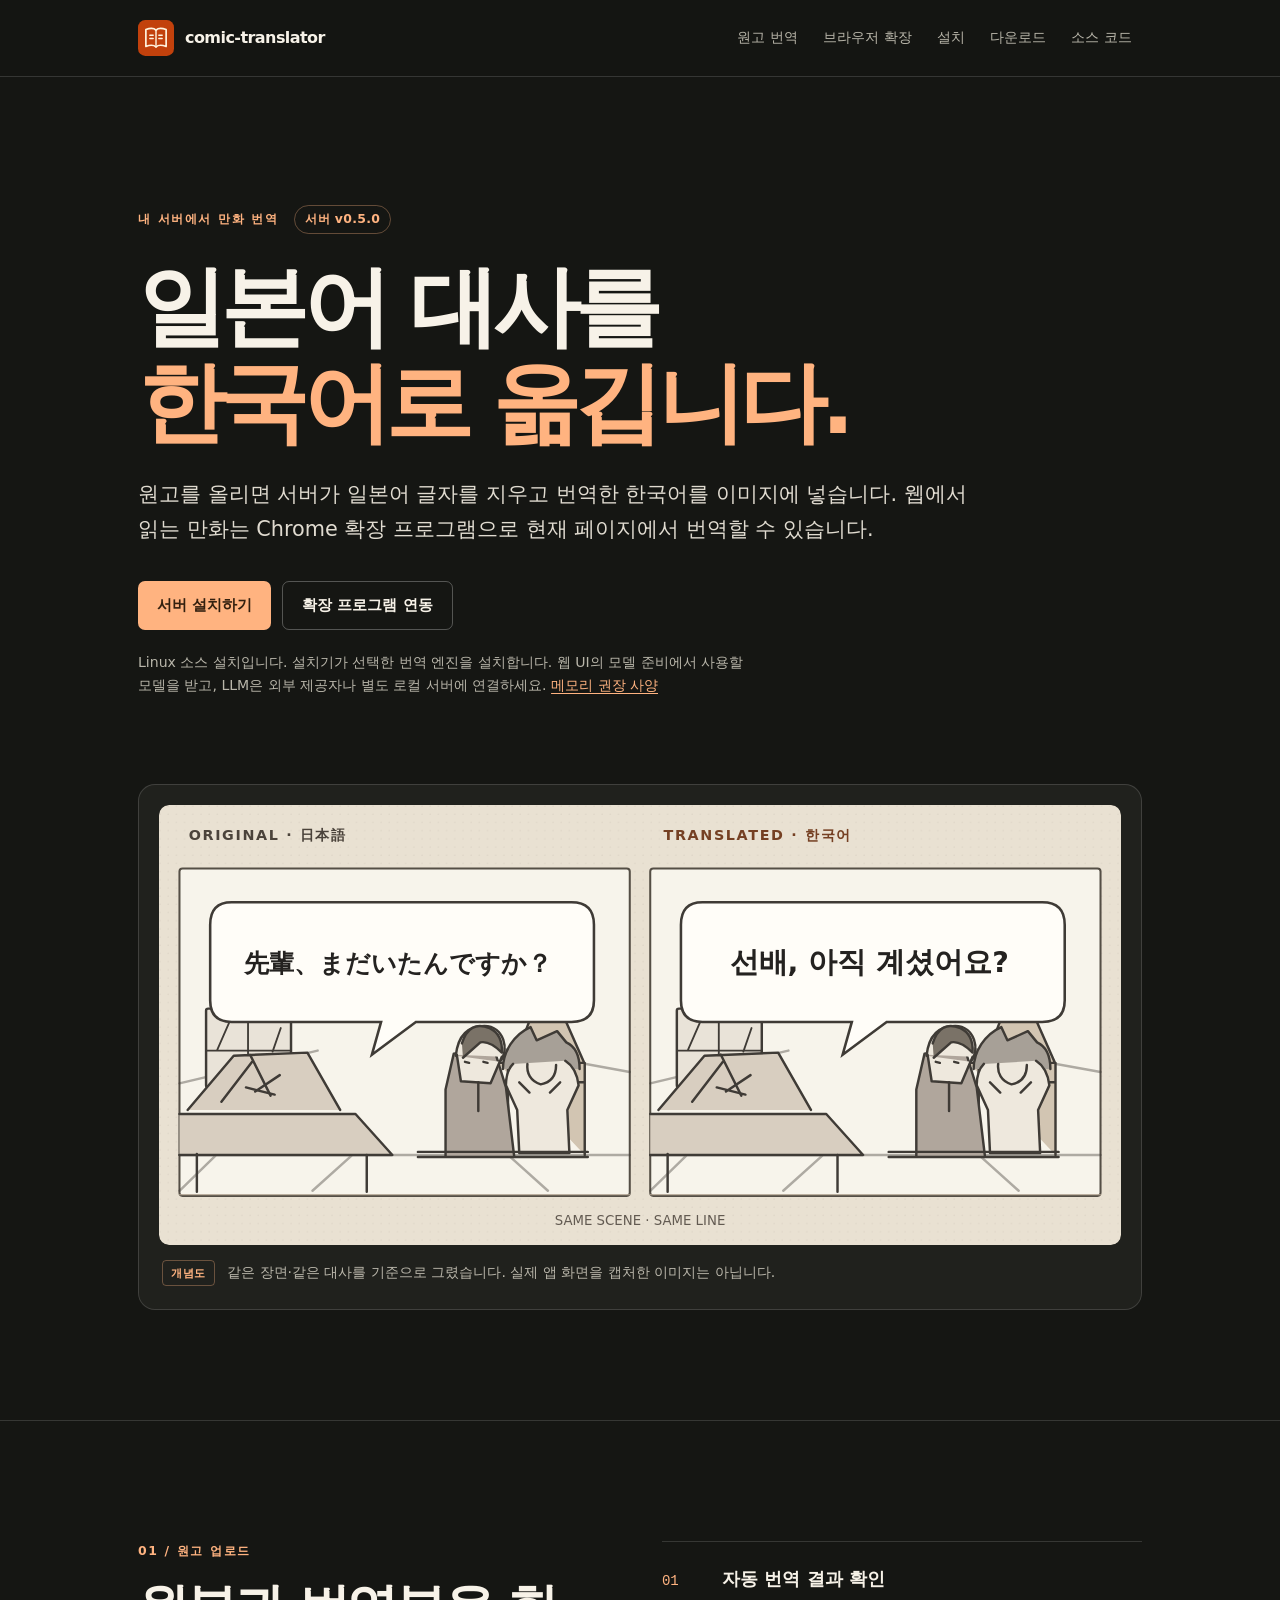
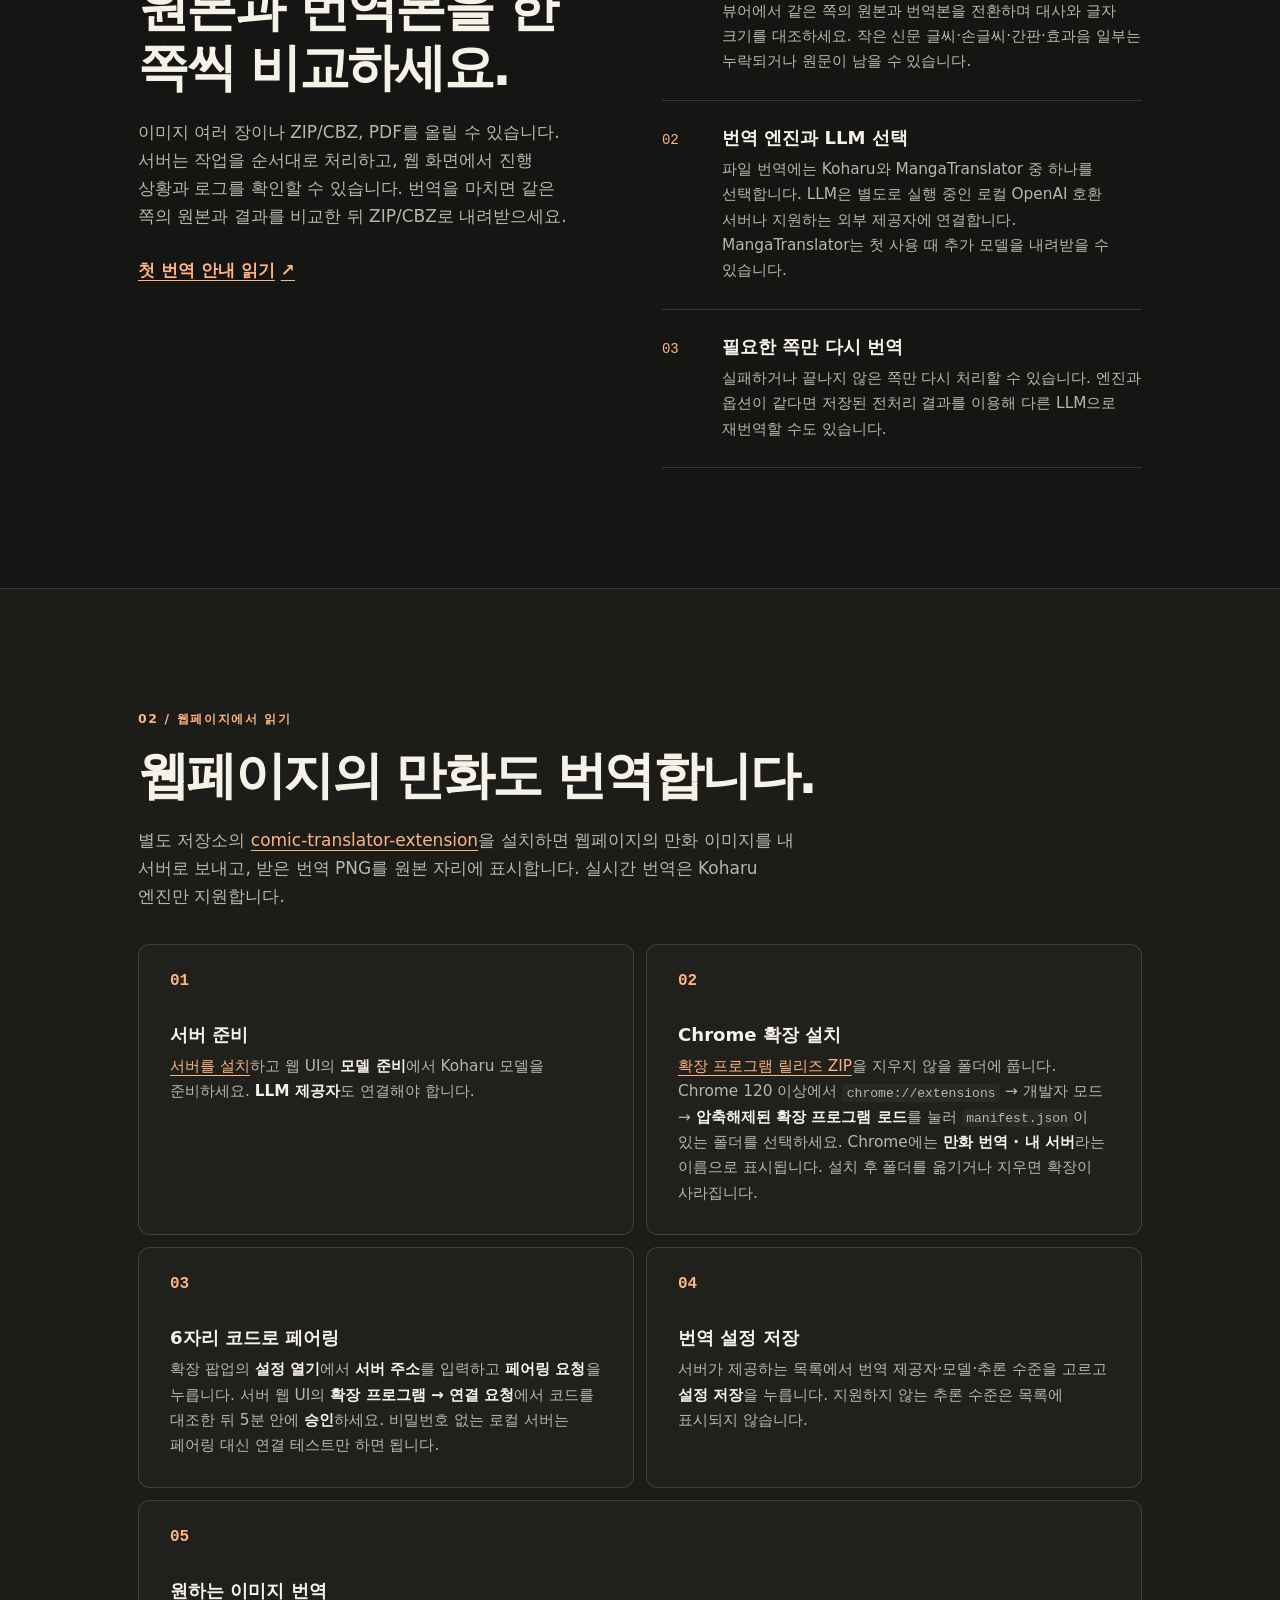
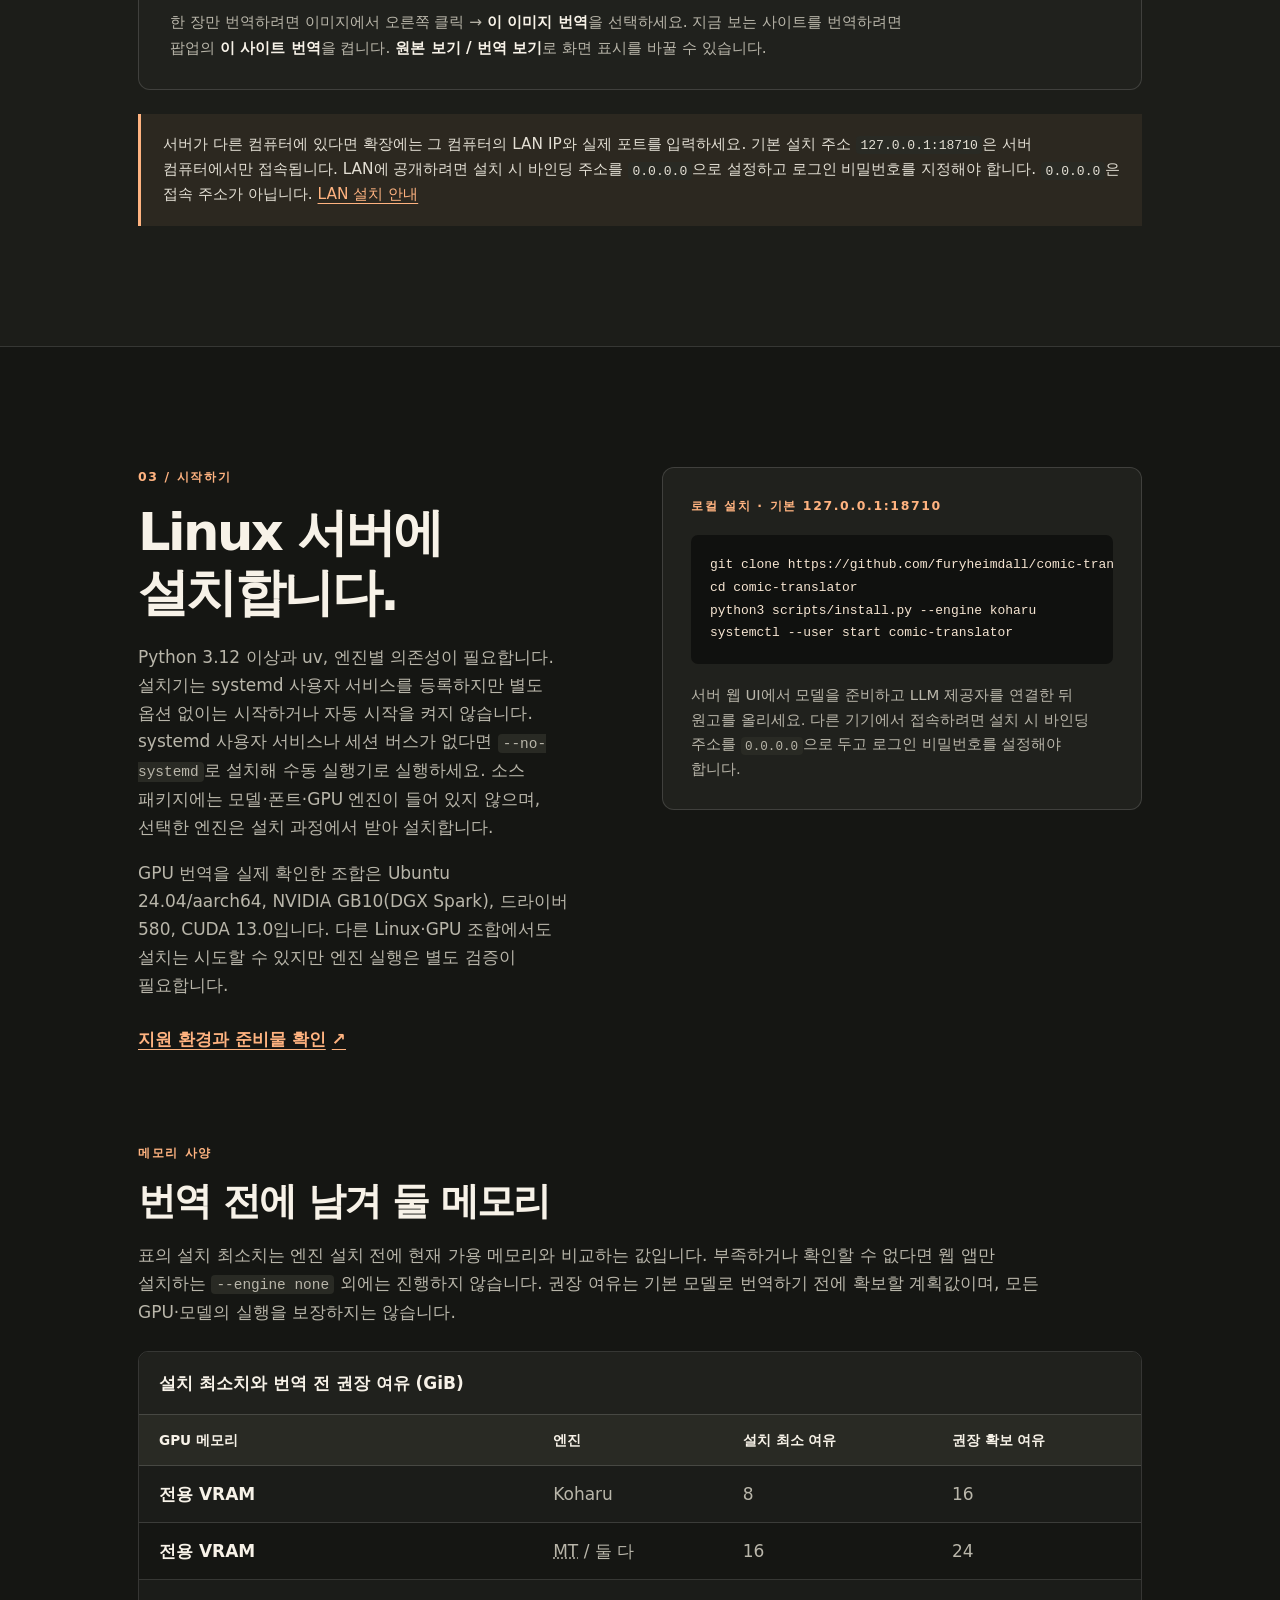
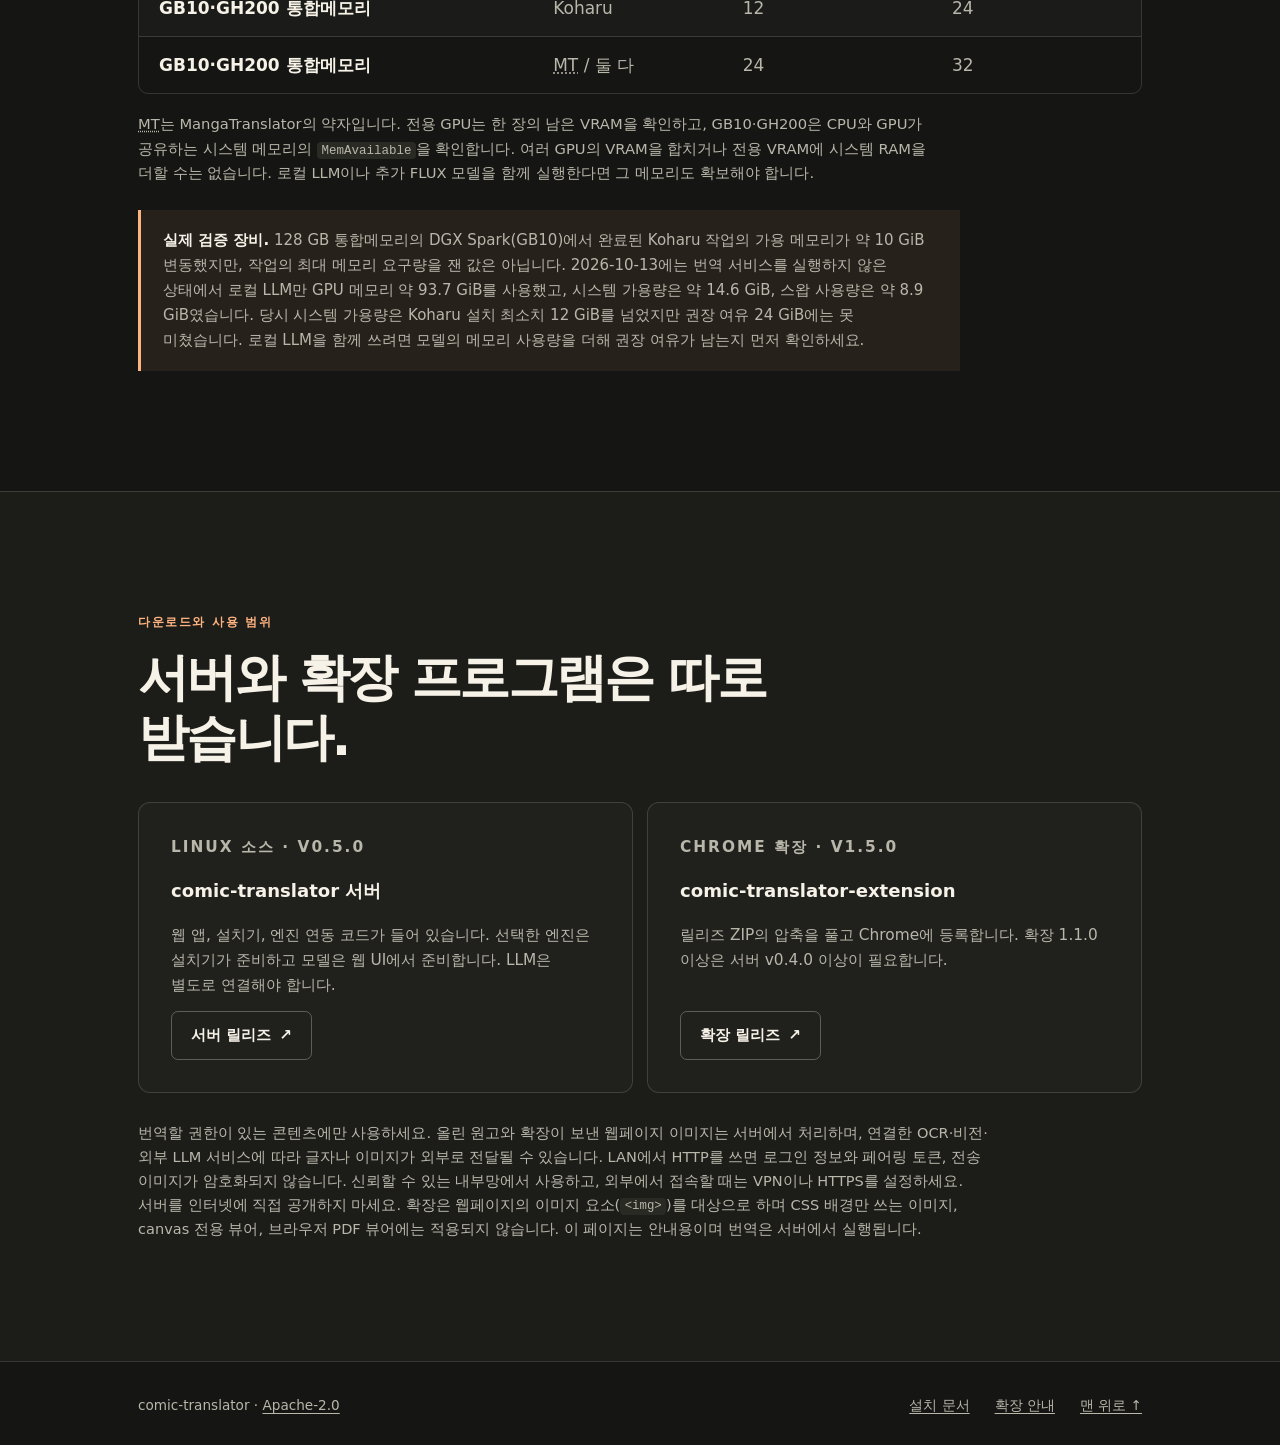
==== commit 16d6b504: "port: default the HTTP server to 18710 New installs and runs without CT_PORT listen on 18710. An exp" ====
--- a/site/index.html
+++ b/site/index.html
@@ -68,14 +68,14 @@
           <li><h3>번역 설정 저장</h3><p>서버가 제공하는 목록에서 번역 제공자·모델·추론 수준을 고르고 <strong>설정 저장</strong>을 누릅니다. 지원하지 않는 추론 수준은 목록에 표시되지 않습니다.</p></li>
           <li><h3>원하는 이미지 번역</h3><p>한 장만 번역하려면 이미지에서 오른쪽 클릭 → <strong>이 이미지 번역</strong>을 선택하세요. 지금 보는 사이트를 번역하려면 팝업의 <strong>이 사이트 번역</strong>을 켭니다. <strong>원본 보기 / 번역 보기</strong>로 화면 표시를 바꿀 수 있습니다.</p></li>
         </ol>
-        <p class="callout">서버가 다른 컴퓨터에 있다면 확장에는 그 컴퓨터의 LAN IP와 실제 포트를 입력하세요. 기본 설치 주소 <code>127.0.0.1:8710</code>은 서버 컴퓨터에서만 접속됩니다. LAN에 공개하려면 설치 시 바인딩 주소를 <code>0.0.0.0</code>으로 설정하고 로그인 비밀번호를 지정해야 합니다. <code>0.0.0.0</code>은 접속 주소가 아닙니다. <a href="https://github.com/furyheimdall/comic-translator#%EC%84%A4%EC%B9%98-%ED%8C%8C%EB%9D%BC%EB%AF%B8%ED%84%B0">LAN 설치 안내</a></p>
+        <p class="callout">서버가 다른 컴퓨터에 있다면 확장에는 그 컴퓨터의 LAN IP와 실제 포트를 입력하세요. 기본 설치 주소 <code>127.0.0.1:18710</code>은 서버 컴퓨터에서만 접속됩니다. LAN에 공개하려면 설치 시 바인딩 주소를 <code>0.0.0.0</code>으로 설정하고 로그인 비밀번호를 지정해야 합니다. <code>0.0.0.0</code>은 접속 주소가 아닙니다. <a href="https://github.com/furyheimdall/comic-translator#%EC%84%A4%EC%B9%98-%ED%8C%8C%EB%9D%BC%EB%AF%B8%ED%84%B0">LAN 설치 안내</a></p>
       </div>
     </section>
 
     <section class="section" id="install" aria-labelledby="install-title">
       <div class="container split">
         <div class="section-heading"><p class="kicker">03 / 시작하기</p><h2 id="install-title">Linux 서버에 설치합니다.</h2><p>Python 3.12 이상과 uv, 엔진별 의존성이 필요합니다. 설치기는 systemd 사용자 서비스를 등록하지만 별도 옵션 없이는 시작하거나 자동 시작을 켜지 않습니다. systemd 사용자 서비스나 세션 버스가 없다면 <code>--no-systemd</code>로 설치해 수동 실행기로 실행하세요. 소스 패키지에는 모델·폰트·GPU 엔진이 들어 있지 않으며, 선택한 엔진은 설치 과정에서 받아 설치합니다.</p><p>GPU 번역을 실제 확인한 조합은 Ubuntu 24.04/aarch64, NVIDIA GB10(DGX Spark), 드라이버 580, CUDA 13.0입니다. 다른 Linux·GPU 조합에서도 설치는 시도할 수 있지만 엔진 실행은 별도 검증이 필요합니다.</p><a class="text-link" href="https://github.com/furyheimdall/comic-translator#%EC%A7%80%EC%9B%90-%ED%99%98%EA%B2%BD%EA%B3%BC-%EC%A4%80%EB%B9%84%EB%AC%BC">지원 환경과 준비물 확인 <span aria-hidden="true">↗</span></a></div>
-        <div class="install-panel"><p class="panel-label">로컬 설치 · 기본 127.0.0.1:8710</p><pre><code>git clone https://github.com/furyheimdall/comic-translator.git
+        <div class="install-panel"><p class="panel-label">로컬 설치 · 기본 127.0.0.1:18710</p><pre><code>git clone https://github.com/furyheimdall/comic-translator.git
 cd comic-translator
 python3 scripts/install.py --engine koharu
 systemctl --user start comic-translator</code></pre><p>서버 웹 UI에서 모델을 준비하고 LLM 제공자를 연결한 뒤 원고를 올리세요. 다른 기기에서 접속하려면 설치 시 바인딩 주소를 <code>0.0.0.0</code>으로 두고 로그인 비밀번호를 설정해야 합니다.</p></div>
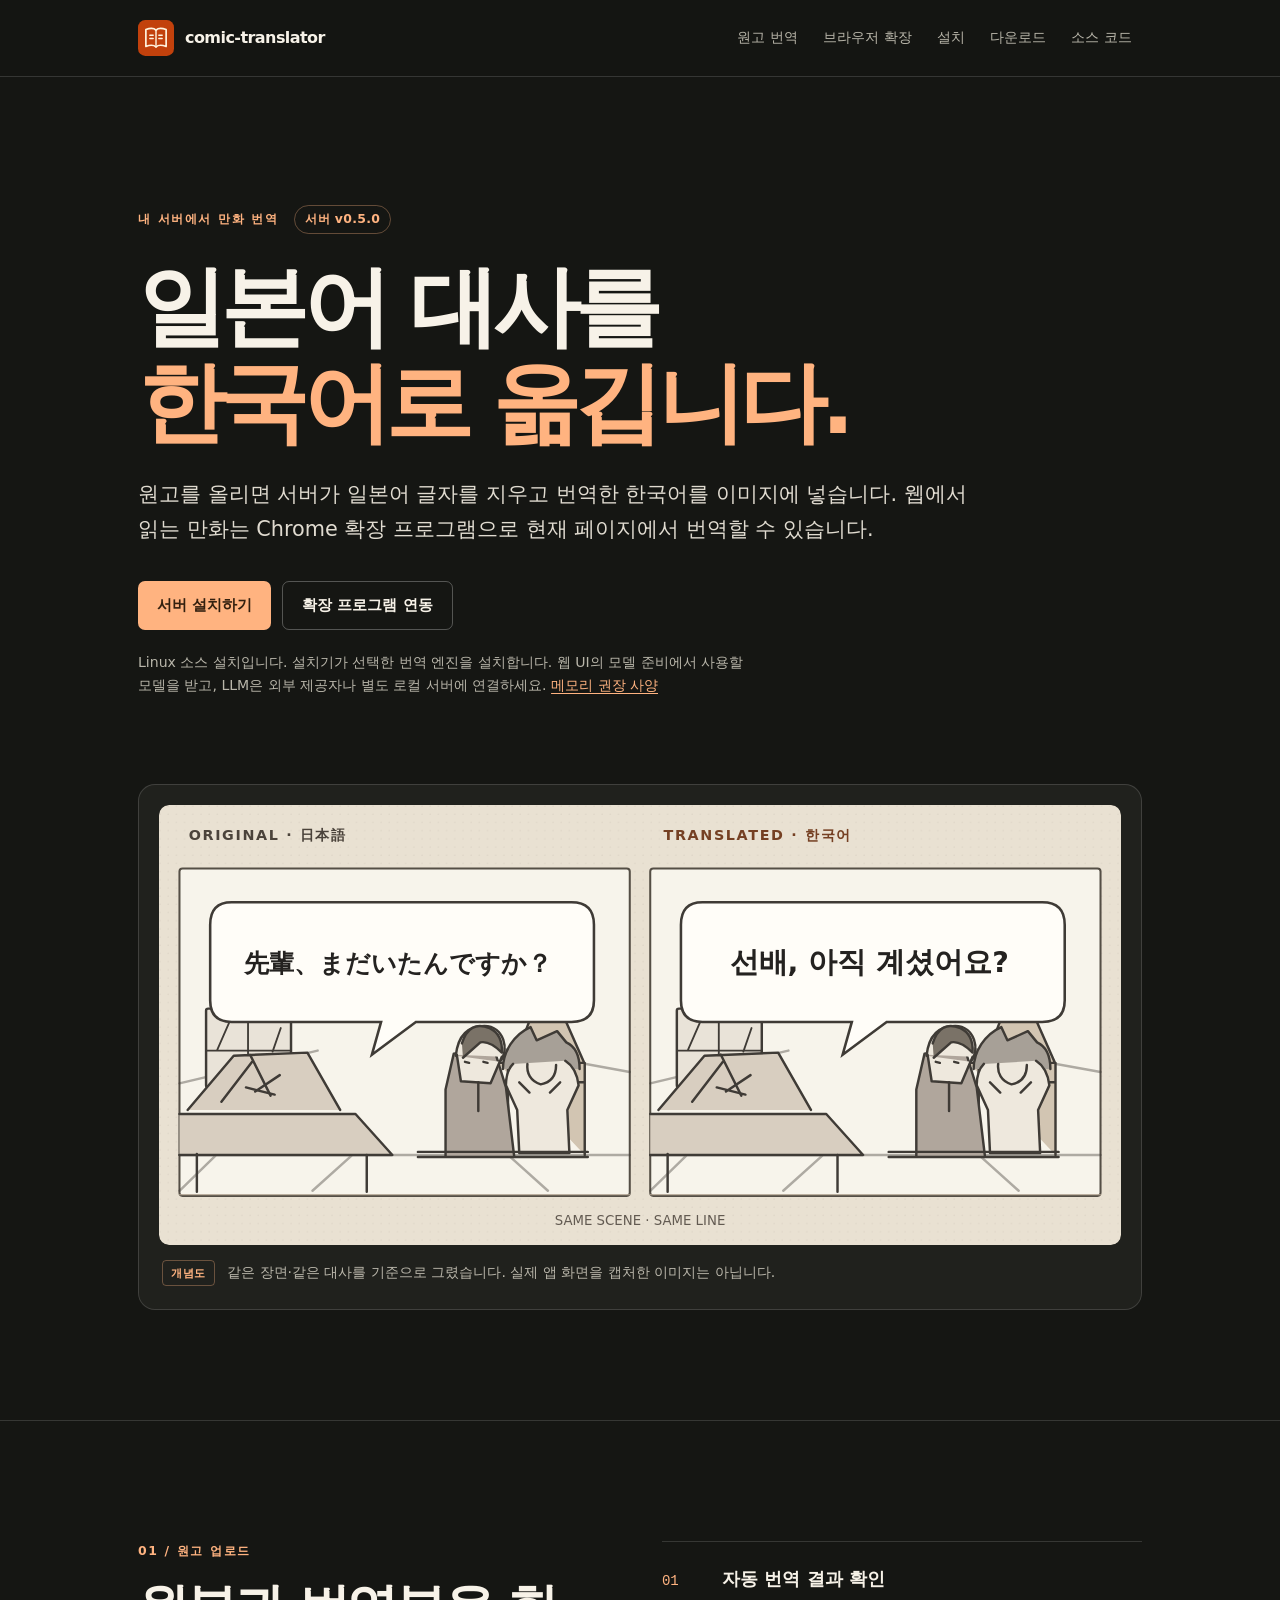
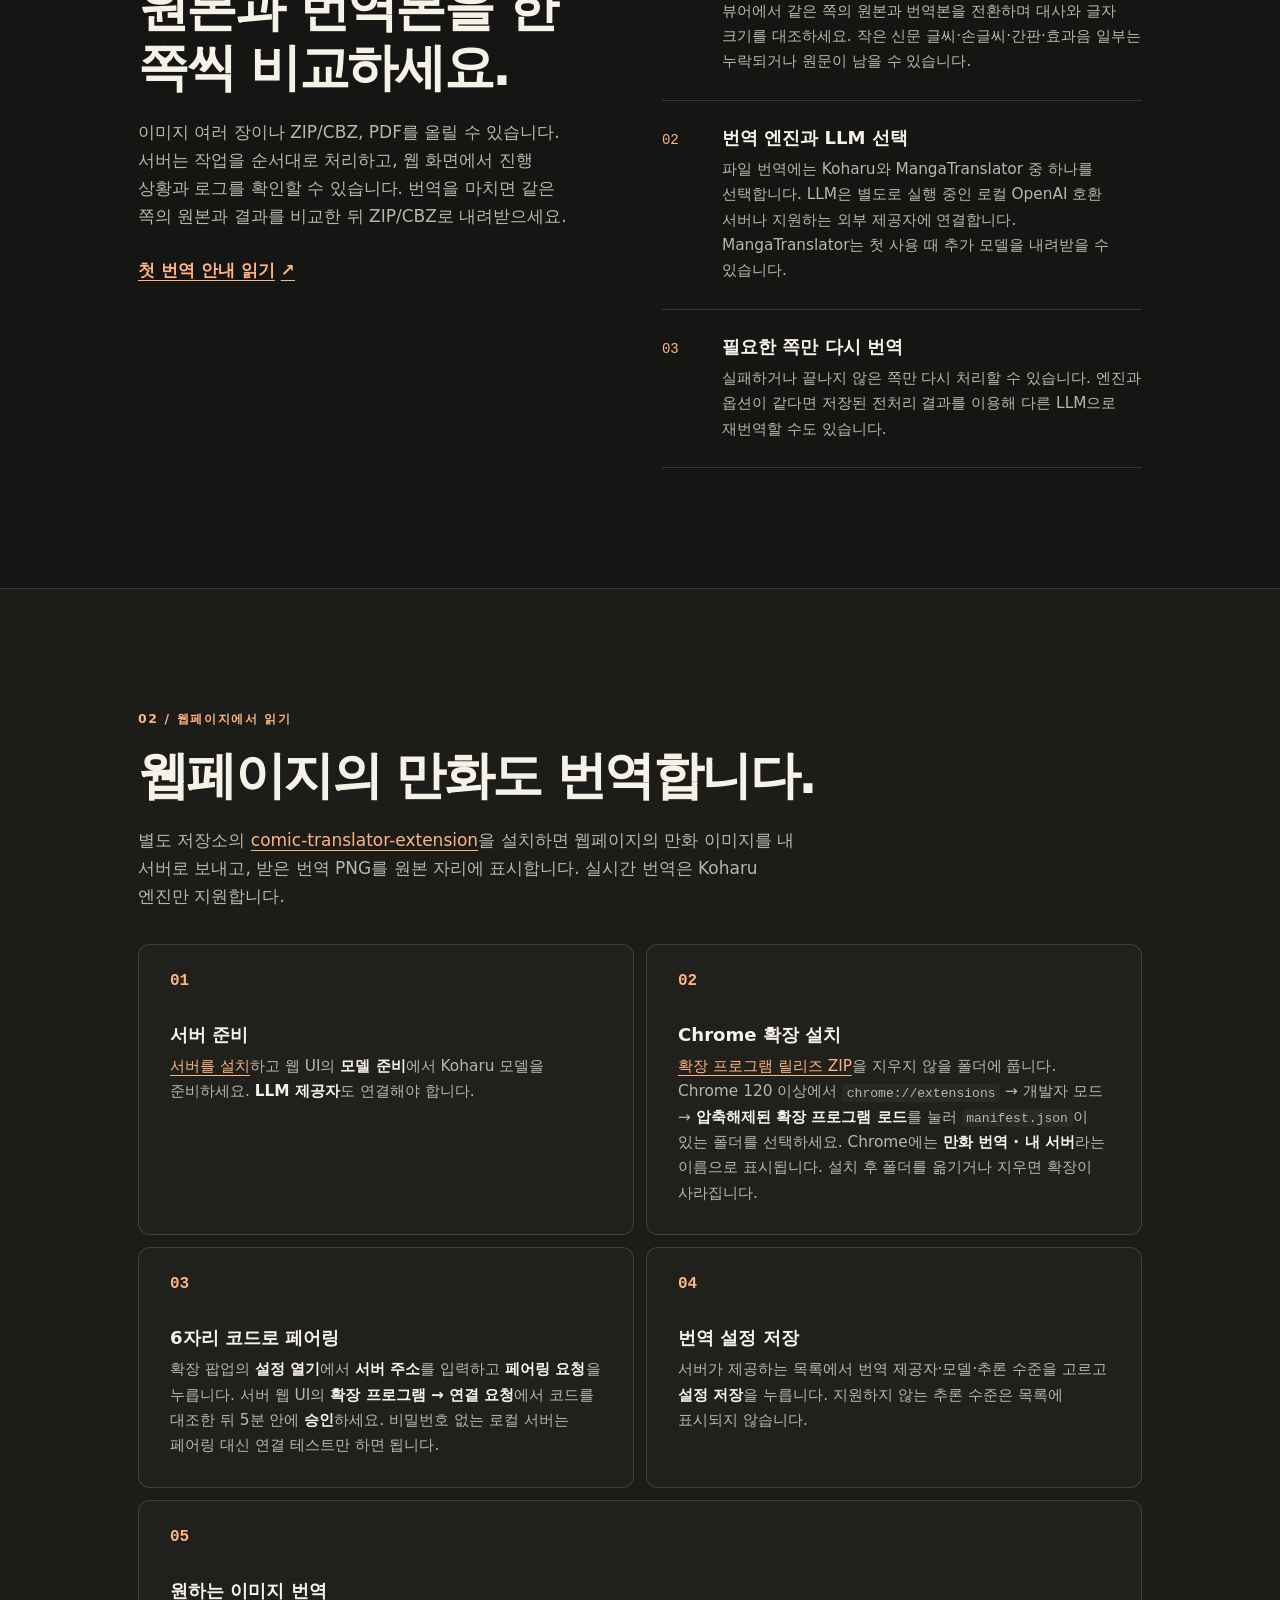
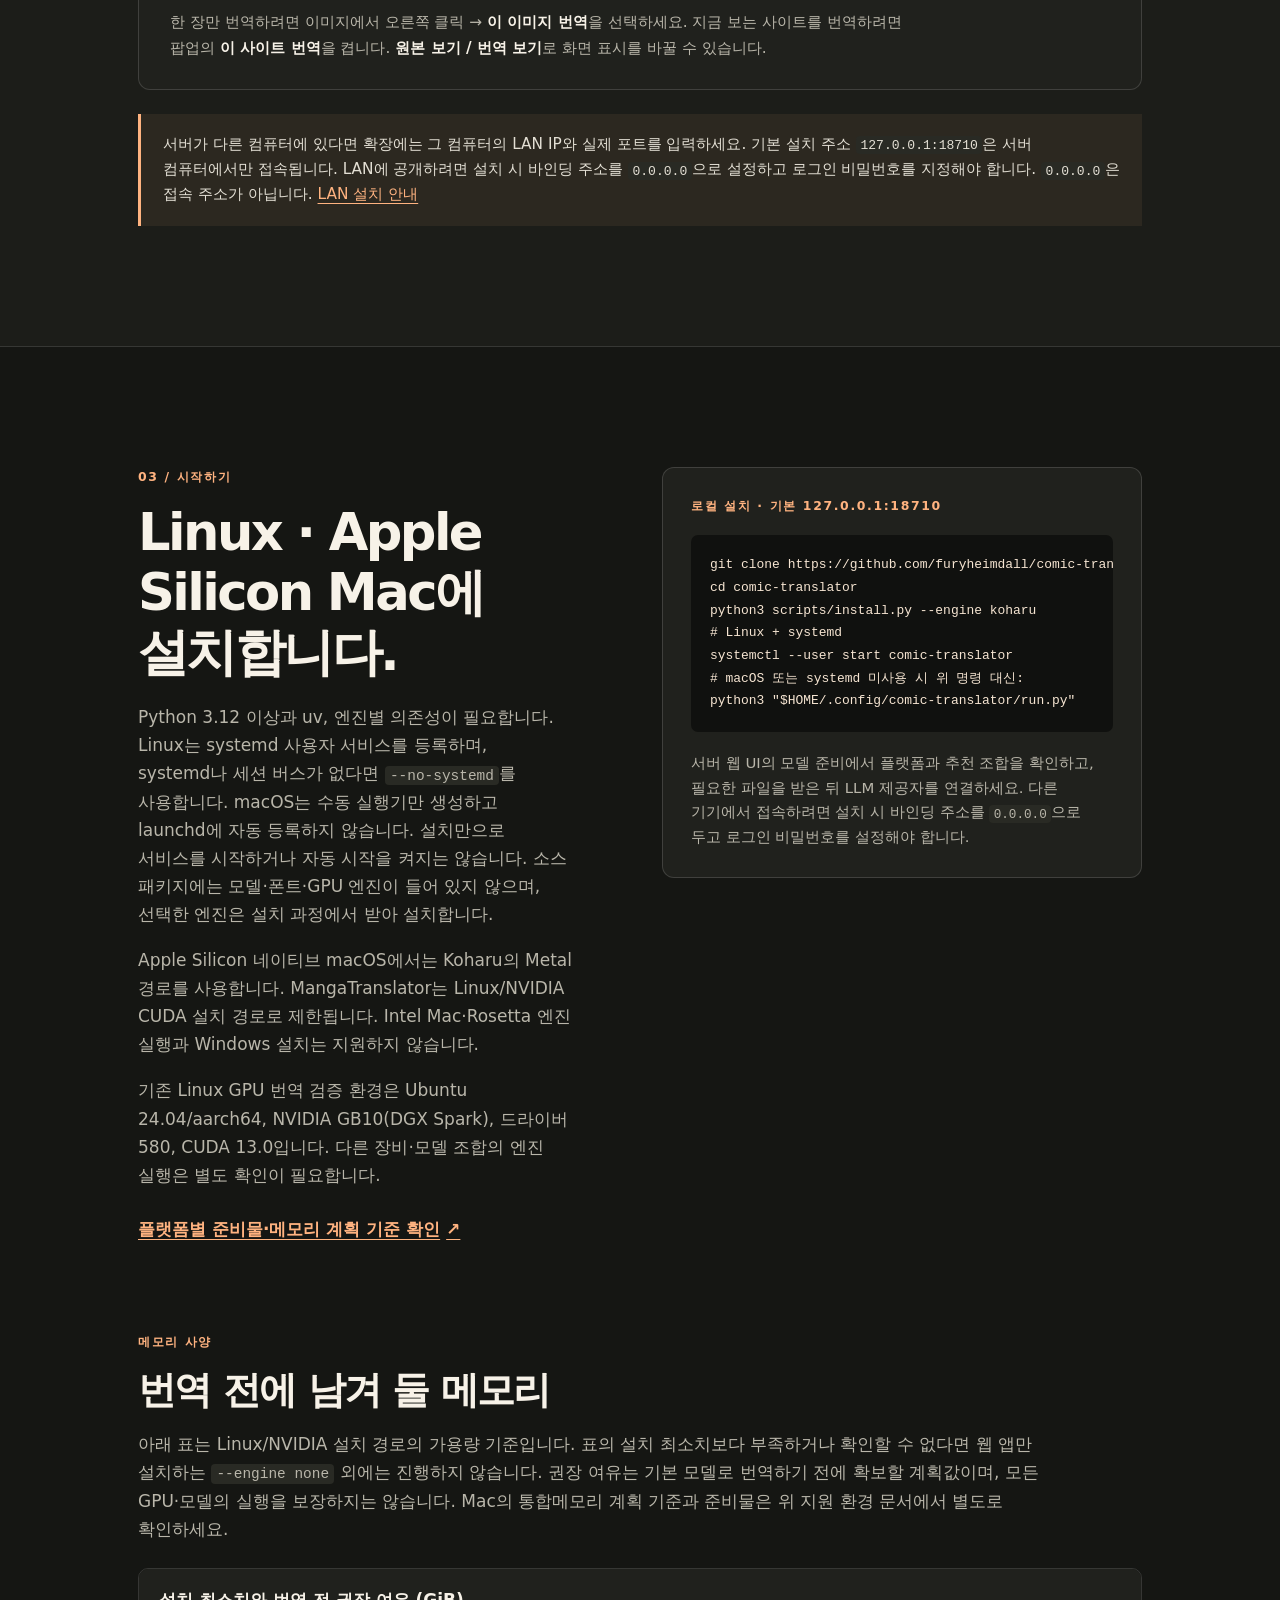
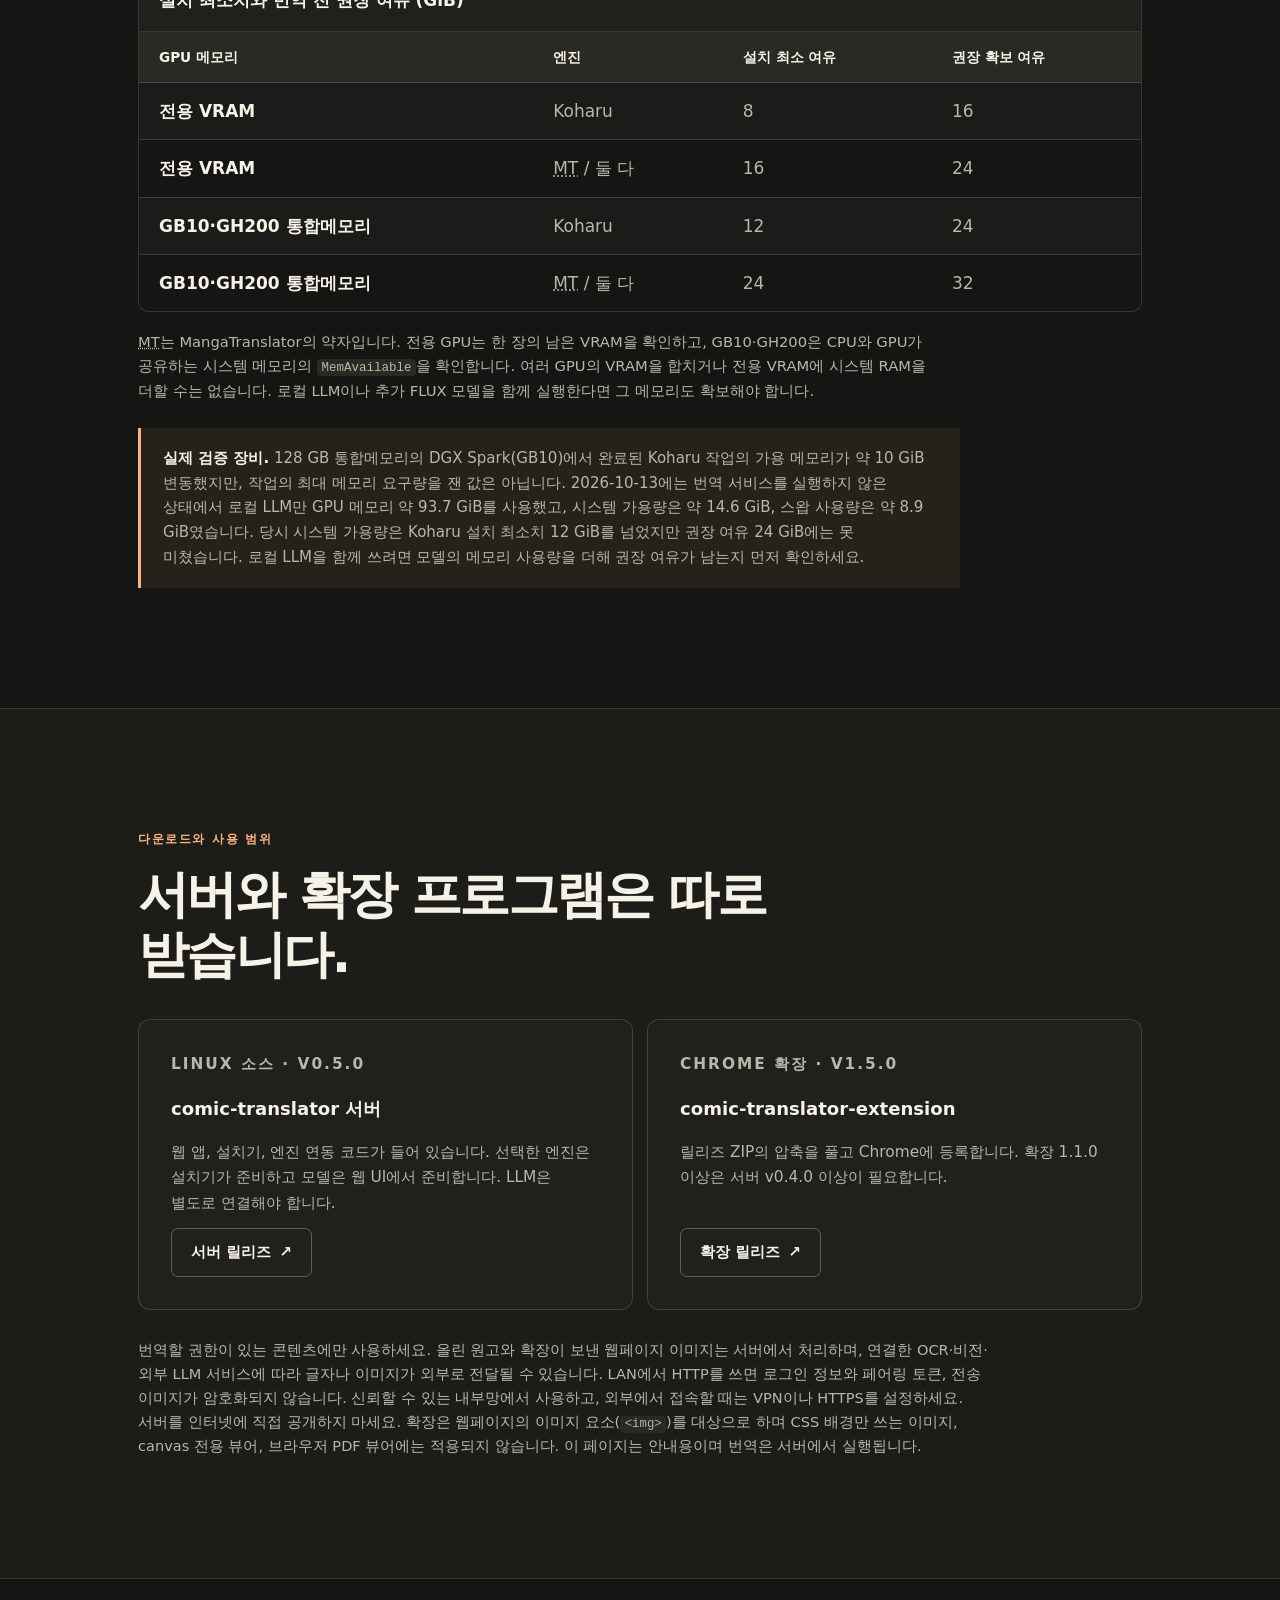
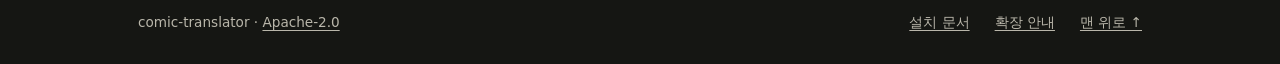
==== commit cbe4e2c4: "Add Apple Silicon support and guided model preparation" ====
--- a/site/index.html
+++ b/site/index.html
@@ -74,16 +74,19 @@
 
     <section class="section" id="install" aria-labelledby="install-title">
       <div class="container split">
-        <div class="section-heading"><p class="kicker">03 / 시작하기</p><h2 id="install-title">Linux 서버에 설치합니다.</h2><p>Python 3.12 이상과 uv, 엔진별 의존성이 필요합니다. 설치기는 systemd 사용자 서비스를 등록하지만 별도 옵션 없이는 시작하거나 자동 시작을 켜지 않습니다. systemd 사용자 서비스나 세션 버스가 없다면 <code>--no-systemd</code>로 설치해 수동 실행기로 실행하세요. 소스 패키지에는 모델·폰트·GPU 엔진이 들어 있지 않으며, 선택한 엔진은 설치 과정에서 받아 설치합니다.</p><p>GPU 번역을 실제 확인한 조합은 Ubuntu 24.04/aarch64, NVIDIA GB10(DGX Spark), 드라이버 580, CUDA 13.0입니다. 다른 Linux·GPU 조합에서도 설치는 시도할 수 있지만 엔진 실행은 별도 검증이 필요합니다.</p><a class="text-link" href="https://github.com/furyheimdall/comic-translator#%EC%A7%80%EC%9B%90-%ED%99%98%EA%B2%BD%EA%B3%BC-%EC%A4%80%EB%B9%84%EB%AC%BC">지원 환경과 준비물 확인 <span aria-hidden="true">↗</span></a></div>
+        <div class="section-heading"><p class="kicker">03 / 시작하기</p><h2 id="install-title">Linux · Apple Silicon Mac에 설치합니다.</h2><p>Python 3.12 이상과 uv, 엔진별 의존성이 필요합니다. Linux는 systemd 사용자 서비스를 등록하며, systemd나 세션 버스가 없다면 <code>--no-systemd</code>를 사용합니다. macOS는 수동 실행기만 생성하고 launchd에 자동 등록하지 않습니다. 설치만으로 서비스를 시작하거나 자동 시작을 켜지는 않습니다. 소스 패키지에는 모델·폰트·GPU 엔진이 들어 있지 않으며, 선택한 엔진은 설치 과정에서 받아 설치합니다.</p><p>Apple Silicon 네이티브 macOS에서는 Koharu의 Metal 경로를 사용합니다. MangaTranslator는 Linux/NVIDIA CUDA 설치 경로로 제한됩니다. Intel Mac·Rosetta 엔진 실행과 Windows 설치는 지원하지 않습니다.</p><p>기존 Linux GPU 번역 검증 환경은 Ubuntu 24.04/aarch64, NVIDIA GB10(DGX Spark), 드라이버 580, CUDA 13.0입니다. 다른 장비·모델 조합의 엔진 실행은 별도 확인이 필요합니다.</p><a class="text-link" href="https://github.com/furyheimdall/comic-translator#%EC%A7%80%EC%9B%90-%ED%99%98%EA%B2%BD%EA%B3%BC-%EC%A4%80%EB%B9%84%EB%AC%BC">플랫폼별 준비물·메모리 계획 기준 확인 <span aria-hidden="true">↗</span></a></div>
         <div class="install-panel"><p class="panel-label">로컬 설치 · 기본 127.0.0.1:18710</p><pre><code>git clone https://github.com/furyheimdall/comic-translator.git
 cd comic-translator
 python3 scripts/install.py --engine koharu
-systemctl --user start comic-translator</code></pre><p>서버 웹 UI에서 모델을 준비하고 LLM 제공자를 연결한 뒤 원고를 올리세요. 다른 기기에서 접속하려면 설치 시 바인딩 주소를 <code>0.0.0.0</code>으로 두고 로그인 비밀번호를 설정해야 합니다.</p></div>
+# Linux + systemd
+systemctl --user start comic-translator
+# macOS 또는 systemd 미사용 시 위 명령 대신:
+python3 "$HOME/.config/comic-translator/run.py"</code></pre><p>서버 웹 UI의 모델 준비에서 플랫폼과 추천 조합을 확인하고, 필요한 파일을 받은 뒤 LLM 제공자를 연결하세요. 다른 기기에서 접속하려면 설치 시 바인딩 주소를 <code>0.0.0.0</code>으로 두고 로그인 비밀번호를 설정해야 합니다.</p></div>
       </div>
       <div class="container hardware" id="hardware" aria-labelledby="hardware-title">
         <p class="kicker">메모리 사양</p>
         <h3 id="hardware-title">번역 전에 남겨 둘 메모리</h3>
-        <p>표의 설치 최소치는 엔진 설치 전에 현재 가용 메모리와 비교하는 값입니다. 부족하거나 확인할 수 없다면 웹 앱만 설치하는 <code>--engine none</code> 외에는 진행하지 않습니다. 권장 여유는 기본 모델로 번역하기 전에 확보할 계획값이며, 모든 GPU·모델의 실행을 보장하지는 않습니다.</p>
+        <p>아래 표는 Linux/NVIDIA 설치 경로의 가용량 기준입니다. 표의 설치 최소치보다 부족하거나 확인할 수 없다면 웹 앱만 설치하는 <code>--engine none</code> 외에는 진행하지 않습니다. 권장 여유는 기본 모델로 번역하기 전에 확보할 계획값이며, 모든 GPU·모델의 실행을 보장하지는 않습니다. Mac의 통합메모리 계획 기준과 준비물은 위 지원 환경 문서에서 별도로 확인하세요.</p>
         <div class="table-scroll">
           <table class="spec-table">
             <caption>설치 최소치와 번역 전 권장 여유 (GiB)</caption>
